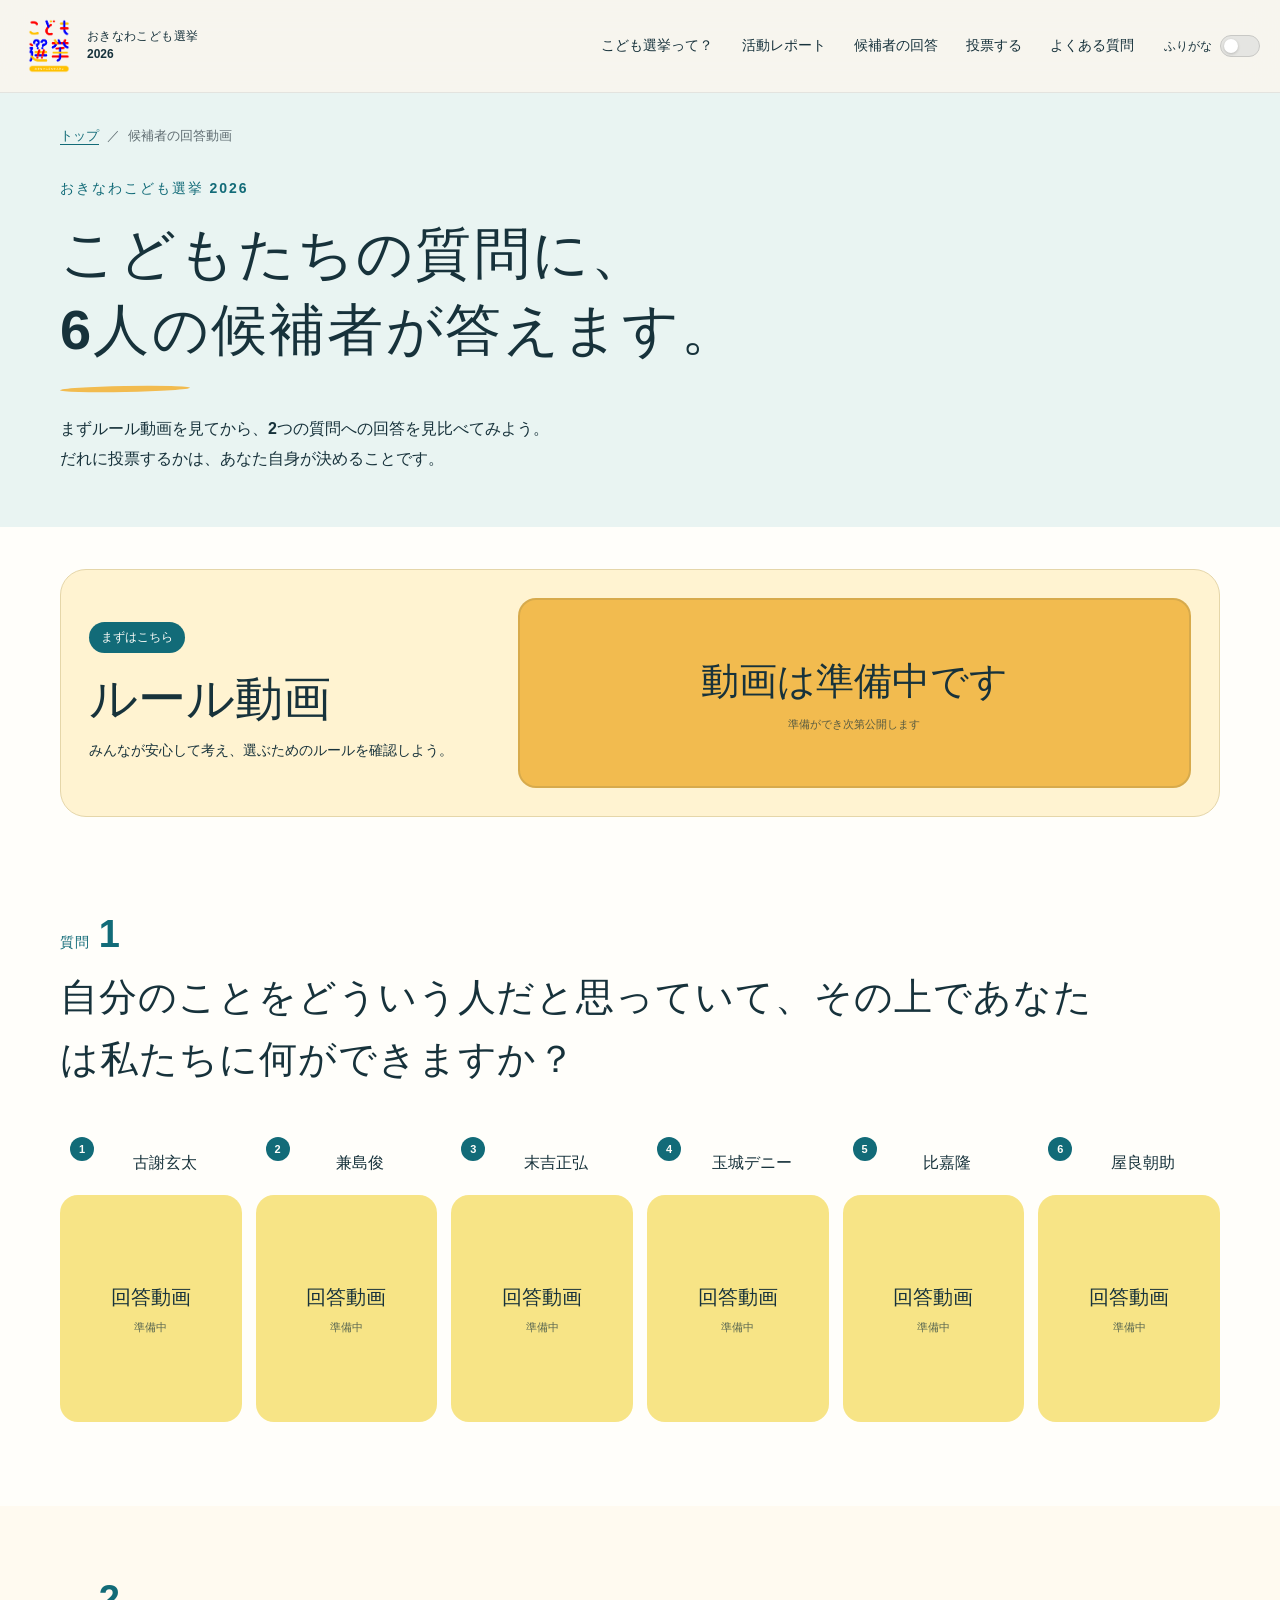
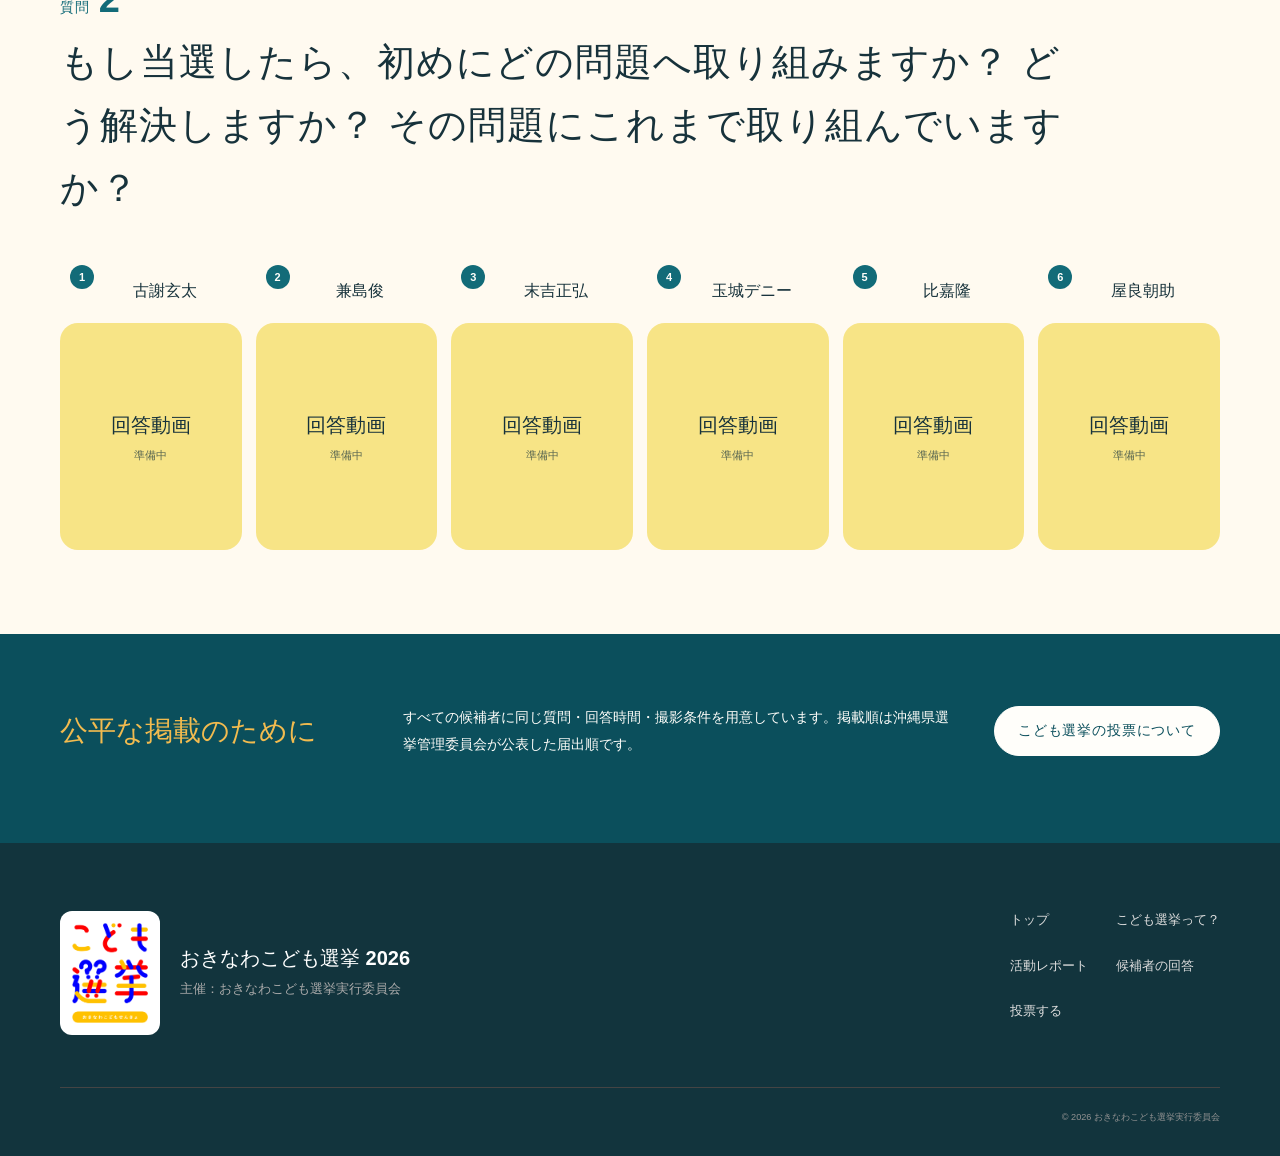
==== candidates/index.html @ c8b1bd79 "Publish candidate answer videos page" ====
<!doctype html>
<html lang="ja">
  <head>
    <meta charset="UTF-8" />
    <meta name="viewport" content="width=device-width, initial-scale=1.0" />
    <meta
      name="description"
      content="こどもたちが考えた2つの質問に対する、2026年沖縄県知事選挙の候補者の回答動画を紹介します。"
    />
    <meta name="theme-color" content="#fafaf7" />
    <meta property="og:title" content="候補者の回答動画 | おきなわこども選挙 2026" />
    <meta
      property="og:description"
      content="こどもたちの質問に、6人の候補者が答えます。"
    />
    <meta
      property="og:image"
      content="https://kodomo-senkyo-okinawa.com/assets/images/okinawa-kodomo-senkyo-logo.png"
    />
    <title>候補者の回答動画 | おきなわこども選挙 2026</title>
    <link
      rel="icon"
      type="image/png"
      href="../assets/images/okinawa-kodomo-senkyo-logo.png?v=20260803-1"
    />
    <link rel="stylesheet" href="../assets/css/styles.css?v=20260829-1" />
  </head>
  <body>
    <a class="skip-link" href="#main"
      ><ruby>本文<rt>ほんぶん</rt></ruby>へ<ruby>移動<rt>いどう</rt></ruby></a
    >
    <header class="site-header">
      <div class="header-inner">
        <a class="brand" href="../" aria-label="おきなわこども選挙 2026 トップへ"
          ><img
            src="../assets/images/okinawa-kodomo-senkyo-logo.png"
            alt="おきなわこども選挙"
          /><span><strong>おきなわこども選挙</strong><small>2026</small></span></a
        >
        <nav class="desktop-nav" aria-label="メインナビゲーション">
          <a href="../#about">こども<ruby>選挙<rt>せんきょ</rt></ruby>って？</a
          ><a href="../#report"><ruby>活動<rt>かつどう</rt></ruby>レポート</a
          ><a href="#main" aria-current="page"
            ><ruby>候補者<rt>こうほしゃ</rt></ruby>の<ruby>回答<rt>かいとう</rt></ruby></a
          ><a href="../#vote"><ruby>投票<rt>とうひょう</rt></ruby>する</a
          ><a href="../#faq">よくある<ruby>質問<rt>しつもん</rt></ruby></a>
        </nav>
        <div class="header-actions">
          <label class="furigana-toggle"
            ><span>ふりがな</span
            ><input type="checkbox" aria-label="ふりがなの表示を切り替える" /><span
              class="toggle-track"
              aria-hidden="true"
              ><span></span></span
          ></label>
          <button
            class="menu-button"
            type="button"
            aria-expanded="false"
            aria-controls="mobile-navigation"
            aria-label="メニューを開く"
          >
            <svg
              xmlns="http://www.w3.org/2000/svg"
              width="28"
              height="28"
              fill="currentColor"
              viewBox="0 0 256 256"
            >
              <path
                d="M224,128a8,8,0,0,1-8,8H40a8,8,0,0,1,0-16H216A8,8,0,0,1,224,128ZM40,72H216a8,8,0,0,0,0-16H40a8,8,0,0,0,0,16ZM216,184H40a8,8,0,0,0,0,16H216a8,8,0,0,0,0-16Z"
              ></path>
            </svg>
          </button>
        </div>
      </div>
      <div id="mobile-navigation" class="mobile-nav">
        <nav aria-label="モバイルナビゲーション">
          <a href="../#about"><span class="mobile-nav-label">こども<ruby>選挙<rt>せんきょ</rt></ruby>って？</span><span>→</span></a>
          <a href="../#report"><span class="mobile-nav-label"><ruby>活動<rt>かつどう</rt></ruby>レポート</span><span>→</span></a>
          <a href="#main"><span class="mobile-nav-label"><ruby>候補者<rt>こうほしゃ</rt></ruby>の<ruby>回答<rt>かいとう</rt></ruby></span><span>→</span></a>
          <a href="../#vote"><span class="mobile-nav-label"><ruby>投票<rt>とうひょう</rt></ruby>する</span><span>→</span></a>
          <a href="../#faq"><span class="mobile-nav-label">よくある<ruby>質問<rt>しつもん</rt></ruby></span><span>→</span></a>
        </nav>
      </div>
    </header>

    <main id="main" class="answers-page">
      <section class="answers-hero">
        <div class="content-width answers-hero__inner">
          <nav class="answers-breadcrumb" aria-label="パンくずリスト">
            <a href="../">トップ</a><span>／</span><span><ruby>候補者<rt>こうほしゃ</rt></ruby>の<ruby>回答動画<rt>かいとうどうが</rt></ruby></span>
          </nav>
          <p class="answers-eyebrow">おきなわこども<ruby>選挙<rt>せんきょ</rt></ruby> 2026</p>
          <h1>
            こどもたちの<ruby>質問<rt>しつもん</rt></ruby>に、<br />6<ruby>人<rt>にん</rt></ruby>の<ruby>候補者<rt>こうほしゃ</rt></ruby>が<ruby>答<rt>こた</rt></ruby>えます。
          </h1>
          <p class="answers-intro">
            まずルール<ruby>動画<rt>どうが</rt></ruby>を<ruby>見<rt>み</rt></ruby>てから、2つの<ruby>質問<rt>しつもん</rt></ruby>への<ruby>回答<rt>かいとう</rt></ruby>を<ruby>見比<rt>みくら</rt></ruby>べてみよう。<br />だれに<ruby>投票<rt>とうひょう</rt></ruby>するかは、あなた<ruby>自身<rt>じしん</rt></ruby>が<ruby>決<rt>き</rt></ruby>めることです。
          </p>
        </div>
      </section>

      <section class="rules-video-section" aria-labelledby="rules-heading">
        <div class="content-width rules-video-card">
          <div>
            <span class="answers-step">まずはこちら</span>
            <h2 id="rules-heading">ルール<ruby>動画<rt>どうが</rt></ruby></h2>
            <p>みんなが<ruby>安心<rt>あんしん</rt></ruby>して<ruby>考<rt>かんが</rt></ruby>え、<ruby>選<rt>えら</rt></ruby>ぶためのルールを<ruby>確認<rt>かくにん</rt></ruby>しよう。</p>
          </div>
          <div class="video-status video-status--rules" role="status">
            <span><ruby>動画<rt>どうが</rt></ruby>は<ruby>準備中<rt>じゅんびちゅう</rt></ruby>です</span>
            <small><ruby>準備<rt>じゅんび</rt></ruby>ができ<ruby>次第公開<rt>しだいこうかい</rt></ruby>します</small>
          </div>
        </div>
      </section>

      <section class="answer-question" aria-labelledby="question-1-heading">
        <div class="content-width">
          <header class="answer-question__header">
            <span class="question-number"><small><ruby>質問<rt>しつもん</rt></ruby></small> 1</span>
            <h2 id="question-1-heading">
              <ruby>自分<rt>じぶん</rt></ruby>のことをどういう<ruby>人<rt>ひと</rt></ruby>だと<ruby>思<rt>おも</rt></ruby>っていて、その<ruby>上<rt>うえ</rt></ruby>であなたは<ruby>私<rt>わたし</rt></ruby>たちに<ruby>何<rt>なに</rt></ruby>ができますか？
            </h2>
          </header>
          <div class="candidate-answer-grid">
            <article class="candidate-answer-card"><span class="candidate-order">1</span><h3><ruby>古謝<rt>こじゃ</rt></ruby> <ruby>玄太<rt>げんた</rt></ruby></h3><div class="video-status"><span><ruby>回答動画<rt>かいとうどうが</rt></ruby></span><small><ruby>準備中<rt>じゅんびちゅう</rt></ruby></small></div></article>
            <article class="candidate-answer-card"><span class="candidate-order">2</span><h3><ruby>兼島<rt>かねしま</rt></ruby> <ruby>俊<rt>しゅん</rt></ruby></h3><div class="video-status"><span><ruby>回答動画<rt>かいとうどうが</rt></ruby></span><small><ruby>準備中<rt>じゅんびちゅう</rt></ruby></small></div></article>
            <article class="candidate-answer-card"><span class="candidate-order">3</span><h3><ruby>末吉<rt>すえよし</rt></ruby> <ruby>正弘<rt>まさひろ</rt></ruby></h3><div class="video-status"><span><ruby>回答動画<rt>かいとうどうが</rt></ruby></span><small><ruby>準備中<rt>じゅんびちゅう</rt></ruby></small></div></article>
            <article class="candidate-answer-card"><span class="candidate-order">4</span><h3><ruby>玉城<rt>たまき</rt></ruby> デニー</h3><div class="video-status"><span><ruby>回答動画<rt>かいとうどうが</rt></ruby></span><small><ruby>準備中<rt>じゅんびちゅう</rt></ruby></small></div></article>
            <article class="candidate-answer-card"><span class="candidate-order">5</span><h3><ruby>比嘉<rt>ひが</rt></ruby> <ruby>隆<rt>たかし</rt></ruby></h3><div class="video-status"><span><ruby>回答動画<rt>かいとうどうが</rt></ruby></span><small><ruby>準備中<rt>じゅんびちゅう</rt></ruby></small></div></article>
            <article class="candidate-answer-card"><span class="candidate-order">6</span><h3><ruby>屋良<rt>やら</rt></ruby> <ruby>朝助<rt>ちょうすけ</rt></ruby></h3><div class="video-status"><span><ruby>回答動画<rt>かいとうどうが</rt></ruby></span><small><ruby>準備中<rt>じゅんびちゅう</rt></ruby></small></div></article>
          </div>
        </div>
      </section>

      <section class="answer-question answer-question--alternate" aria-labelledby="question-2-heading">
        <div class="content-width">
          <header class="answer-question__header">
            <span class="question-number"><small><ruby>質問<rt>しつもん</rt></ruby></small> 2</span>
            <h2 id="question-2-heading">
              もし<ruby>当選<rt>とうせん</rt></ruby>したら、<ruby>初<rt>はじ</rt></ruby>めにどの<ruby>問題<rt>もんだい</rt></ruby>へ<ruby>取<rt>と</rt></ruby>り<ruby>組<rt>く</rt></ruby>みますか？ どう<ruby>解決<rt>かいけつ</rt></ruby>しますか？ その<ruby>問題<rt>もんだい</rt></ruby>にこれまで<ruby>取<rt>と</rt></ruby>り<ruby>組<rt>く</rt></ruby>んでいますか？
            </h2>
          </header>
          <div class="candidate-answer-grid">
            <article class="candidate-answer-card"><span class="candidate-order">1</span><h3><ruby>古謝<rt>こじゃ</rt></ruby> <ruby>玄太<rt>げんた</rt></ruby></h3><div class="video-status"><span><ruby>回答動画<rt>かいとうどうが</rt></ruby></span><small><ruby>準備中<rt>じゅんびちゅう</rt></ruby></small></div></article>
            <article class="candidate-answer-card"><span class="candidate-order">2</span><h3><ruby>兼島<rt>かねしま</rt></ruby> <ruby>俊<rt>しゅん</rt></ruby></h3><div class="video-status"><span><ruby>回答動画<rt>かいとうどうが</rt></ruby></span><small><ruby>準備中<rt>じゅんびちゅう</rt></ruby></small></div></article>
            <article class="candidate-answer-card"><span class="candidate-order">3</span><h3><ruby>末吉<rt>すえよし</rt></ruby> <ruby>正弘<rt>まさひろ</rt></ruby></h3><div class="video-status"><span><ruby>回答動画<rt>かいとうどうが</rt></ruby></span><small><ruby>準備中<rt>じゅんびちゅう</rt></ruby></small></div></article>
            <article class="candidate-answer-card"><span class="candidate-order">4</span><h3><ruby>玉城<rt>たまき</rt></ruby> デニー</h3><div class="video-status"><span><ruby>回答動画<rt>かいとうどうが</rt></ruby></span><small><ruby>準備中<rt>じゅんびちゅう</rt></ruby></small></div></article>
            <article class="candidate-answer-card"><span class="candidate-order">5</span><h3><ruby>比嘉<rt>ひが</rt></ruby> <ruby>隆<rt>たかし</rt></ruby></h3><div class="video-status"><span><ruby>回答動画<rt>かいとうどうが</rt></ruby></span><small><ruby>準備中<rt>じゅんびちゅう</rt></ruby></small></div></article>
            <article class="candidate-answer-card"><span class="candidate-order">6</span><h3><ruby>屋良<rt>やら</rt></ruby> <ruby>朝助<rt>ちょうすけ</rt></ruby></h3><div class="video-status"><span><ruby>回答動画<rt>かいとうどうが</rt></ruby></span><small><ruby>準備中<rt>じゅんびちゅう</rt></ruby></small></div></article>
          </div>
        </div>
      </section>

      <aside class="answers-policy" aria-label="掲載方針">
        <div class="content-width answers-policy__inner">
          <h2><ruby>公平<rt>こうへい</rt></ruby>な<ruby>掲載<rt>けいさい</rt></ruby>のために</h2>
          <p>
            すべての<ruby>候補者<rt>こうほしゃ</rt></ruby>に<ruby>同<rt>おな</rt></ruby>じ<ruby>質問<rt>しつもん</rt></ruby>・<ruby>回答時間<rt>かいとうじかん</rt></ruby>・<ruby>撮影条件<rt>さつえいじょうけん</rt></ruby>を<ruby>用意<rt>ようい</rt></ruby>しています。<ruby>掲載順<rt>けいさいじゅん</rt></ruby>は<ruby>沖縄県選挙管理委員会<rt>おきなわけんせんきょかんりいいんかい</rt></ruby>が<ruby>公表<rt>こうひょう</rt></ruby>した<ruby>届出順<rt>とどけでじゅん</rt></ruby>です。
          </p>
          <a class="button button--outline" href="../#vote">こども<ruby>選挙<rt>せんきょ</rt></ruby>の<ruby>投票<rt>とうひょう</rt></ruby>について</a>
        </div>
      </aside>
    </main>

    <footer class="site-footer">
      <div class="content-width footer-grid">
        <div class="footer-brand">
          <img src="../assets/images/okinawa-kodomo-senkyo-logo.png" alt="おきなわこども選挙" />
          <div>
            <strong>おきなわこども<ruby>選挙<rt>せんきょ</rt></ruby> 2026</strong>
            <p><ruby>主催<rt>しゅさい</rt></ruby>：おきなわこども<ruby>選挙実行委員会<rt>せんきょじっこういいんかい</rt></ruby></p>
          </div>
        </div>
        <nav aria-label="フッターナビゲーション">
          <a href="../">トップ</a><a href="../#about">こども<ruby>選挙<rt>せんきょ</rt></ruby>って？</a><a href="../#report"><ruby>活動<rt>かつどう</rt></ruby>レポート</a><a href="#main"><ruby>候補者<rt>こうほしゃ</rt></ruby>の<ruby>回答<rt>かいとう</rt></ruby></a><a href="../#vote"><ruby>投票<rt>とうひょう</rt></ruby>する</a>
        </nav>
      </div>
      <div class="content-width footer-meta"><small>© 2026 おきなわこども<ruby>選挙実行委員会<rt>せんきょじっこういいんかい</rt></ruby></small></div>
    </footer>
    <script src="../assets/js/app.js?v=20260803-1" defer></script>
  </body>
</html>
---- assets/css/styles.css ----
:root {
  --blue: #126b78;
  --blue-dark: #0b4f5c;
  --yellow: #f2bb4f;
  --red: #c94a3f;
  --ink: #17323b;
  --muted: #5e6b70;
  --paper: #f7f5ef;
  --line: #d8e0dd;
  --white: #fffefa;
  --sky-soft: #e9f4f2;
  --sand-soft: #fbf1da;
  --sun-soft: #fff3d1;
  --coral-soft: #fbe8df;
  --surface: #fffefa;
  --shadow-soft: 0 18px 46px rgba(18, 72, 80, 0.09);
  --radius: 28px;
  font-family:
    "Zen Maru Gothic", "Hiragino Maru Gothic ProN", "Yu Gothic", sans-serif;
  color: var(--ink);
  background: var(--paper);
  font-synthesis: none;
}

* {
  box-sizing: border-box;
}
html {
  scroll-behavior: smooth;
  scroll-padding-top: 96px;
}
body {
  margin: 0;
  min-height: 100vh;
  background: var(--paper);
  -webkit-font-smoothing: antialiased;
}
body:not(.furigana-on) rt {
  display: none;
}
ruby {
  ruby-position: over;
  ruby-align: center;
}
body.furigana-on rt {
  display: ruby-text;
  font-size: 0.5em;
  line-height: 1;
  letter-spacing: 0;
  color: var(--blue);
  font-weight: 700;
}
button,
input {
  font: inherit;
}
img {
  display: block;
  max-width: 100%;
}
a {
  color: inherit;
}
p {
  line-height: 1.9;
}
.content-width {
  width: min(1160px, calc(100% - 48px));
  margin-inline: auto;
}
.skip-link {
  position: fixed;
  top: 8px;
  left: 8px;
  z-index: 999;
  transform: translateY(-160%);
  padding: 10px 16px;
  border-radius: 999px;
  background: var(--ink);
  color: #fff;
}
.skip-link:focus {
  transform: translateY(0);
}

.site-header {
  position: sticky;
  top: 0;
  z-index: 50;
  background: rgba(247, 245, 239, 0.94);
  backdrop-filter: blur(18px);
  border-bottom: 1px solid rgba(23, 50, 59, 0.09);
}
.header-inner {
  width: min(1320px, calc(100% - 40px));
  height: 92px;
  margin-inline: auto;
  display: flex;
  align-items: center;
  gap: 30px;
}
.brand {
  flex: 0 0 auto;
  display: flex;
  align-items: center;
  gap: 9px;
  text-decoration: none;
}
.brand img {
  width: 58px;
  height: 64px;
  object-fit: contain;
}
.brand span {
  display: grid;
  line-height: 1.15;
}
.brand strong {
  font-size: 12px;
  font-weight: 900;
  letter-spacing: 0.03em;
}
.brand small {
  font-size: 12px;
  font-weight: 800;
  margin-top: 4px;
}
.desktop-nav {
  margin-left: auto;
  display: flex;
  align-items: center;
  gap: clamp(18px, 2.2vw, 34px);
}
.desktop-nav a {
  font-size: 14px;
  font-weight: 700;
  text-decoration: none;
  white-space: nowrap;
  position: relative;
}
.desktop-nav a::after {
  content: "";
  position: absolute;
  left: 0;
  bottom: -8px;
  width: 100%;
  height: 2px;
  background: var(--blue);
  transform: scaleX(0);
  transform-origin: right;
  transition: transform 0.2s ease;
}
.desktop-nav a:hover::after,
.desktop-nav a:focus-visible::after {
  transform: scaleX(1);
  transform-origin: left;
}
.header-actions {
  display: flex;
  align-items: center;
  gap: 14px;
}
.furigana-toggle {
  display: flex;
  align-items: center;
  gap: 8px;
  font-size: 12px;
  font-weight: 700;
  white-space: nowrap;
  cursor: pointer;
}
.furigana-toggle input {
  position: absolute;
  opacity: 0;
  pointer-events: none;
}
.toggle-track {
  position: relative;
  width: 40px;
  height: 22px;
  border-radius: 999px;
  border: 1px solid #c8c8c5;
  background: #e5e5e2;
  transition: 0.2s ease;
}
.toggle-track span {
  position: absolute;
  top: 3px;
  left: 3px;
  width: 14px;
  height: 14px;
  border-radius: 50%;
  background: #fff;
  box-shadow: 0 1px 3px rgba(0, 0, 0, 0.2);
  transition: 0.2s ease;
}
.furigana-toggle input:checked + .toggle-track {
  background: var(--blue);
  border-color: var(--blue);
}
.furigana-toggle input:checked + .toggle-track span {
  transform: translateX(18px);
}
.furigana-toggle input:focus-visible + .toggle-track {
  outline: 3px solid rgba(18, 107, 120, 0.26);
  outline-offset: 3px;
}
.menu-button {
  display: none;
  border: 0;
  background: none;
  color: var(--ink);
  padding: 8px;
  border-radius: 50%;
  cursor: pointer;
}
.menu-button[aria-expanded="true"] svg {
  display: none;
}
.menu-button[aria-expanded="true"]::before {
  content: "×";
  font-size: 32px;
  line-height: 1;
}
.mobile-nav {
  display: none;
}

.hero {
  overflow: hidden;
  padding: 24px 0 0;
  background: linear-gradient(125deg, #fffaf0 0%, #f7f5ef 48%, #e9f4f2 100%);
}
.hero-inner {
  width: min(1240px, calc(100% - 56px));
  margin-inline: auto;
  display: grid;
  grid-template-columns: minmax(0, 1.02fr) minmax(430px, 0.98fr);
  gap: 28px;
  align-items: start;
  min-height: 580px;
}
.hero-copy {
  padding-left: 20px;
  position: relative;
  z-index: 2;
}
.hero-kicker {
  margin: 0 0 24px;
  font-size: 14px;
  font-weight: 800;
  letter-spacing: 0.12em;
}
.hero-kicker span {
  display: inline-block;
  padding: 5px 11px;
  margin-right: 8px;
  color: var(--blue);
  border: 1px solid var(--blue);
  border-radius: 999px;
}
.hero h1 {
  margin: 0;
  font-size: clamp(46px, 4.1vw, 58px);
  line-height: 1.32;
  letter-spacing: 0.02em;
  font-weight: 900;
}
.hero-title-line {
  display: block;
  width: max-content;
  max-width: 100%;
  white-space: nowrap;
}
.hero h1 em {
  font-style: normal;
  position: relative;
}
.hero h1 em::after {
  content: "";
  position: absolute;
  left: 4%;
  right: 0;
  bottom: 0.02em;
  height: 0.08em;
  background: var(--yellow);
  border-radius: 100%;
  transform: rotate(-1deg);
  z-index: -1;
}
.hero h1 br:nth-of-type(2) + * {
  color: inherit;
}
.hero-lead {
  margin: 24px 0 20px;
  font-size: clamp(16px, 1.65vw, 22px);
  font-weight: 700;
  letter-spacing: 0.08em;
  line-height: 1.85;
}
.election-date {
  margin-top: 22px;
}
.election-date > span {
  font-size: 15px;
  font-weight: 700;
  letter-spacing: 0.12em;
}
.election-date p {
  display: flex;
  align-items: baseline;
  gap: 7px;
  margin: 0;
  line-height: 1;
}
.election-date b {
  font-size: clamp(62px, 7.2vw, 96px);
  line-height: 1;
  font-weight: 900;
}
.election-date small {
  font-size: 24px;
  font-weight: 800;
}
.election-date-time {
  display: block;
  width: max-content;
  max-width: 100%;
  margin-top: 10px;
  color: var(--red);
  font-size: 18px;
  font-weight: 900;
  letter-spacing: 0.06em;
}
.election-date-context {
  display: block;
  width: max-content;
  max-width: 100%;
  margin-top: 9px;
  padding: 6px 10px;
  border-radius: 999px;
  color: var(--blue);
  background: var(--sky-soft);
  font-size: 12px;
  font-weight: 800;
  letter-spacing: 0.04em;
}
.date-red {
  color: var(--red);
}
.venue-info {
  width: min(550px, 100%);
  display: flex;
  align-items: flex-start;
  gap: 13px;
  margin-top: 12px;
  padding: 11px 14px;
  border: 1px solid rgba(18, 107, 120, 0.14);
  border-radius: 18px;
  background: rgba(255, 254, 250, 0.88);
  box-shadow: 0 10px 26px rgba(18, 72, 80, 0.08);
}
.venue-info__icon {
  flex: 0 0 auto;
  display: grid;
  place-items: center;
  width: 38px;
  height: 38px;
  border-radius: 50%;
  color: var(--ink);
  background: var(--yellow);
}
.venue-info__icon svg {
  width: 20px;
  height: 20px;
}
.venue-info__body {
  flex: 1;
  min-width: 0;
  display: grid;
  grid-template-columns: minmax(0, 1fr) auto;
  column-gap: 16px;
  align-items: center;
}
.venue-info__label {
  display: block;
  grid-column: 1;
  color: var(--blue);
  font-size: 12px;
  font-weight: 900;
  letter-spacing: 0.08em;
}
.venue-info p {
  grid-column: 1;
  margin: 2px 0 3px;
  font-size: 15px;
  font-weight: 800;
  line-height: 1.55;
}
.venue-info__unit {
  white-space: nowrap;
}
.venue-info a {
  display: inline-flex;
  grid-column: 2;
  grid-row: 1 / span 2;
  align-items: center;
  gap: 5px;
  color: var(--blue);
  font-size: 13px;
  font-weight: 800;
  text-underline-offset: 3px;
}
.venue-info a:hover {
  color: var(--blue-dark);
}
.venue-info a svg {
  width: 14px;
  height: 14px;
}
.button {
  min-height: 58px;
  display: inline-flex;
  align-items: center;
  justify-content: center;
  gap: 0;
  padding: 14px 28px;
  border-radius: 999px;
  font-weight: 800;
  letter-spacing: 0.06em;
  text-decoration: none;
  transition:
    transform 0.2s ease,
    box-shadow 0.2s ease,
    background 0.2s ease;
}
.button > svg {
  flex: 0 0 auto;
  margin-left: 22px;
}
.button:hover {
  transform: translateY(-2px);
}
.button:focus-visible,
.text-link:focus-visible,
a:focus-visible,
button:focus-visible {
  outline: 3px solid rgba(18, 107, 120, 0.34);
  outline-offset: 4px;
}
.button--primary {
  min-width: 330px;
  color: #fff;
  background: var(--blue);
  box-shadow: 0 12px 28px rgba(18, 107, 120, 0.2);
}
.button--primary:hover {
  background: var(--blue-dark);
  box-shadow: 0 15px 34px rgba(11, 79, 92, 0.24);
}
.button--outline {
  min-height: 50px;
  padding: 10px 23px;
  color: var(--blue);
  border: 1.5px solid var(--blue);
  background: #fff;
  font-size: 14px;
}
.button--media {
  min-height: 64px;
  padding: 14px 17px 14px 29px;
  color: #fff;
  border: 2px solid var(--blue);
  background: var(--blue);
  box-shadow: 0 12px 26px rgba(18, 107, 120, 0.24);
  font-size: 16px;
}
.button--media > svg {
  width: 38px;
  height: 38px;
  margin-left: 21px;
  padding: 9px;
  border-radius: 50%;
  color: var(--ink);
  background: var(--yellow);
  transition: transform 0.2s ease;
}
.button--media:hover {
  border-color: var(--blue-dark);
  background: var(--blue-dark);
  box-shadow: 0 16px 32px rgba(11, 79, 92, 0.3);
}
.button--media:hover > svg {
  transform: translateX(3px);
}
.text-link {
  display: inline-flex;
  align-items: center;
  gap: 0;
  padding: 5px 3px;
  color: var(--blue);
  border-bottom: 1.5px solid var(--blue);
  font-weight: 700;
  text-decoration: none;
}
.text-link > svg {
  flex: 0 0 auto;
  margin-left: 18px;
}

.hero-visual {
  position: relative;
  height: 580px;
}
.photo {
  position: absolute;
  overflow: hidden;
  margin: 0;
  background: #ddd;
  box-shadow: 0 16px 40px rgba(0, 0, 0, 0.08);
  text-decoration: none;
}
.photo img {
  width: 100%;
  height: 100%;
  object-fit: cover;
}
.photo--workshop {
  top: 0;
  left: 25px;
  width: 355px;
  height: 240px;
  border-radius: 42% 42% 44% 44% / 35% 35% 55% 55%;
}
.photo--workshop img {
  object-position: center 52%;
}
.photo-label {
  position: absolute;
  top: 14px;
  left: 50%;
  display: inline-flex;
  align-items: center;
  gap: 0;
  padding: 7px 10px;
  border-radius: 999px;
  background: rgba(255, 255, 255, 0.92);
  color: var(--blue);
  font-size: 12px;
  font-weight: 800;
  white-space: nowrap;
  transform: translateX(-50%);
}
.photo--okinawa {
  top: 190px;
  left: 0;
  width: 430px;
  height: 330px;
  border-radius: 50%;
  border: 8px solid var(--paper);
}
.photo--okinawa img {
  object-position: center 45%;
}
.photo--okinawa::after {
  content: "";
  position: absolute;
  inset: 0;
  background: linear-gradient(to top, rgba(0, 0, 0, 0.34), transparent 45%);
}
.photo--okinawa figcaption {
  position: absolute;
  z-index: 1;
  left: 50%;
  bottom: 42px;
  padding: 8px 12px;
  color: #fff;
  background: rgba(23, 23, 23, 0.62);
  font-weight: 700;
  line-height: 1.55;
  text-align: center;
  white-space: nowrap;
  transform: translateX(-50%) rotate(-2deg);
}
.photo--ballot {
  right: 0;
  bottom: 5px;
  width: 230px;
  height: 230px;
  border: 8px solid var(--paper);
  border-radius: 50%;
}
.photo--ballot img {
  object-position: center 48%;
}
.mark {
  position: absolute;
  z-index: 4;
}
.mark--red {
  top: 82px;
  right: -4px;
  color: var(--red);
  transform: rotate(12deg);
}
.mark--arrow {
  right: 58px;
  bottom: 218px;
  color: var(--blue);
  transform: rotate(-28deg);
}

.learning-section {
  padding: 96px 0;
  background: var(--sand-soft);
}
.learning-grid {
  display: grid;
  grid-template-columns: 0.78fr 1.22fr;
  gap: 82px;
  align-items: center;
}
.learning-visual-wrap {
  min-width: 0;
}
.learning-visual {
  position: relative;
  min-height: 500px;
  display: flex;
  align-items: center;
  justify-content: center;
  flex-direction: column;
  padding: 58px 34px 44px;
  border-radius: 38% 38% 46% 46% / 32% 32% 50% 50%;
  color: var(--yellow);
  background: var(--blue);
  text-align: center;
  transform: rotate(-1deg);
  box-shadow: 0 22px 50px rgba(18, 72, 80, 0.16);
}
.learning-badge {
  position: absolute;
  top: 30px;
  right: -18px;
  padding: 9px 17px;
  border-radius: 999px;
  color: var(--ink);
  background: var(--yellow);
  font-size: 13px;
  font-weight: 900;
  transform: rotate(5deg);
}
.original-book {
  position: relative;
  width: 245px;
  height: 342px;
  filter: drop-shadow(15px 18px 12px rgba(0, 0, 0, 0.22));
  transform: rotate(-4deg);
}
.original-book::before,
.original-book::after {
  content: "";
  position: absolute;
  border-radius: 5px 16px 16px 5px;
  background: #fff;
}
.original-book::before {
  inset: 8px -8px -8px 8px;
}
.original-book::after {
  inset: 4px -4px -4px 4px;
  border: 1px solid #d8d8d0;
}
.original-book-cover {
  position: absolute;
  z-index: 1;
  inset: 0;
  overflow: hidden;
  display: flex;
  align-items: center;
  flex-direction: column;
  padding: 28px 20px 18px 26px;
  border: 4px solid var(--ink);
  border-radius: 5px 16px 16px 5px;
  color: var(--ink);
  background: #fff4c8;
  text-align: center;
}
.original-book-cover::before {
  content: "";
  position: absolute;
  inset: 0 auto 0 0;
  width: 10px;
  background: var(--red);
}
.original-book-kicker {
  padding: 5px 9px;
  border: 1.5px solid var(--blue);
  border-radius: 999px;
  color: var(--blue);
  background: #fff;
  font-size: 9px;
  font-weight: 900;
  letter-spacing: 0.06em;
}
.original-book-cover strong {
  margin-top: 13px;
  font-size: 34px;
  line-height: 1.07;
  letter-spacing: 0.08em;
}
.original-book-cover strong em {
  color: var(--red);
  font-size: 1.1em;
  font-style: normal;
}
.original-book-candidates {
  display: grid;
  grid-template-columns: repeat(4, 1fr);
  gap: 7px;
  width: 100%;
  margin-top: 18px;
}
.original-book-candidates span {
  position: relative;
  height: 68px;
  border: 3px solid var(--ink);
  background: #fff;
}
.original-book-candidates span::before,
.original-book-candidates span::after {
  content: "";
  position: absolute;
  left: 50%;
  transform: translateX(-50%);
}
.original-book-candidates span::before {
  top: 9px;
  width: 25px;
  height: 25px;
  border-radius: 50%;
  background: currentColor;
}
.original-book-candidates span::after {
  bottom: 7px;
  width: 31px;
  height: 18px;
  border-radius: 18px 18px 5px 5px;
  background: currentColor;
}
.original-book-candidates span:nth-child(1) {
  color: var(--blue);
  transform: rotate(-2deg);
}
.original-book-candidates span:nth-child(2) {
  color: #e59000;
  transform: translateY(-5px) rotate(2deg);
}
.original-book-candidates span:nth-child(3) {
  color: var(--red);
  transform: rotate(-1deg);
}
.original-book-candidates span:nth-child(4) {
  color: #14845c;
  transform: translateY(-3px) rotate(3deg);
}
.original-book-ballot {
  position: relative;
  width: 72px;
  height: 42px;
  margin-top: 15px;
  border: 3px solid var(--ink);
  border-radius: 4px;
  background: #fff;
}
.original-book-ballot::before {
  content: "";
  position: absolute;
  top: -9px;
  left: 13px;
  width: 40px;
  border-top: 4px solid var(--ink);
}
.original-book-ballot span {
  position: absolute;
  top: -25px;
  left: 24px;
  color: var(--red);
  font-size: 32px;
  font-weight: 900;
  transform: rotate(-9deg);
}
.original-book-cover small {
  margin-top: auto;
  font-size: 10px;
  font-weight: 900;
  letter-spacing: 0.03em;
}
.learning-copy > p {
  font-weight: 500;
}
.learning-lead {
  margin: 30px 0 0;
}
.learning-book-meta {
  margin: 7px 0 22px;
  color: var(--muted);
  font-size: 11px;
  line-height: 1.7;
}
.learning-steps {
  display: grid;
  grid-template-columns: repeat(3, 1fr);
  gap: 10px;
  margin: 30px 0 28px;
  padding: 0;
  list-style: none;
}
.learning-steps li {
  min-width: 0;
  padding: 18px 14px;
  border: 1px solid rgba(18, 107, 120, 0.18);
  border-radius: 16px;
  background: #fff;
}
.learning-steps li > span {
  width: 25px;
  height: 25px;
  display: inline-grid;
  place-items: center;
  margin-right: 7px;
  border-radius: 50%;
  color: #fff;
  background: var(--blue);
  font-size: 12px;
  font-weight: 900;
}
.learning-steps strong {
  font-size: 17px;
}
.learning-steps small {
  display: block;
  margin-top: 9px;
  color: var(--muted);
  font-size: 11px;
  font-weight: 700;
  line-height: 1.65;
}
.learning-question {
  position: relative;
  margin: 34px 0 38px;
  padding: 0 0 18px 50px;
  border: 0;
  background: transparent;
}
.learning-question::before {
  content: "“";
  position: absolute;
  top: -20px;
  left: 0;
  color: var(--yellow);
  font-family: Georgia, "Times New Roman", serif;
  font-size: 82px;
  font-weight: 900;
  line-height: 1;
  transform: rotate(-7deg);
}
.learning-question span {
  display: inline-block;
  padding: 5px 12px 4px;
  border-radius: 999px;
  color: var(--ink);
  background: var(--yellow);
  font-size: 11px;
  font-weight: 900;
  letter-spacing: 0.08em;
  transform: rotate(-1deg);
}
.learning-question p {
  position: relative;
  margin: 12px 0 0;
  font-size: 18px;
  font-weight: 800;
  line-height: 1.7;
}
.learning-question p::after {
  content: "";
  position: absolute;
  left: 0;
  bottom: -14px;
  width: min(310px, 82%);
  height: 6px;
  border-radius: 50%;
  background: var(--blue);
  transform: rotate(-1deg) skewX(-18deg);
  opacity: 0.88;
}
.learning-links {
  display: flex;
  flex-wrap: wrap;
  gap: 18px 28px;
}
.learning-links .text-link {
  font-size: 13px;
}

.progress-section {
  padding: 40px 0 76px;
  background: #eef6f2;
}
.progress-card {
  width: min(1080px, calc(100% - 48px));
  padding: 30px 34px 28px;
  border: 1px solid #cfe0da;
  border-radius: 24px;
  background: rgba(255, 254, 250, 0.9);
  box-shadow: var(--shadow-soft);
}
.progress-heading {
  display: flex;
  justify-content: center;
  align-items: center;
  gap: 18px;
}
.progress-heading h2 {
  margin: 0;
  font-size: 25px;
  letter-spacing: 0.14em;
}
.progress-heading span {
  color: var(--red);
  font-size: 28px;
  font-weight: 900;
  transform: rotate(60deg);
}
.progress-list {
  position: relative;
  display: grid;
  grid-template-columns: repeat(5, 1fr);
  gap: 8px;
  margin: 24px 0 0;
  padding: 0;
  list-style: none;
}
.progress-list::before {
  content: "";
  position: absolute;
  z-index: 0;
  top: 58px;
  left: 10%;
  right: 10%;
  border-top: 2px dashed #aebcb8;
}
.progress-list::after {
  content: "";
  position: absolute;
  z-index: 0;
  top: 58px;
  left: 10%;
  width: 20%;
  border-top: 3px solid var(--blue);
}
.progress-item {
  position: relative;
  z-index: 1;
  display: flex;
  align-items: center;
  flex-direction: column;
  text-align: center;
}
.step-date {
  min-height: 24px;
  font-size: 13px;
  font-weight: 700;
  color: var(--muted);
}
.step-icon {
  display: grid;
  place-items: center;
  width: 56px;
  height: 56px;
  border-radius: 50%;
  color: #68777b;
  background: var(--paper);
  border: 2px solid #aebcb8;
}
.progress-item strong {
  margin-top: 11px;
  font-size: 14px;
}
.progress-item small {
  margin-top: 3px;
  color: var(--muted);
  font-weight: 700;
}
.progress-item--done .step-icon {
  color: #fff;
  background: var(--blue);
  border-color: var(--blue);
}
.progress-item--done .step-date,
.progress-item--current .step-date,
.progress-item--current small {
  color: var(--blue);
}
.progress-item--current .step-icon {
  color: var(--blue);
  background: #fff;
  border-color: var(--blue);
  box-shadow: 0 0 0 7px rgba(18, 107, 120, 0.1);
}

.section-title h2 {
  margin: 0;
  font-size: clamp(34px, 4.3vw, 56px);
  line-height: 1.45;
  letter-spacing: 0.045em;
  font-weight: 900;
  word-break: auto-phrase;
}
.steps-heading h2 {
  line-break: strict;
}
.section-title h2::after {
  content: "";
  display: block;
  width: 104px;
  height: 4px;
  margin-top: 10px;
  border-radius: 50%;
  background: var(--blue);
  transform: rotate(-1deg);
}
.section-title--center {
  text-align: center;
}
.section-title--center h2::after {
  margin-inline: auto;
}

.about-section {
  padding: 88px 0 56px;
  background: #eef6f2;
}
.about-intro {
  display: grid;
  grid-template-columns: 0.9fr 1.1fr;
  gap: 80px;
  align-items: start;
}
.about-steps {
  margin-top: 72px;
  padding-top: 64px;
  border-top: 1px solid var(--line);
  scroll-margin-top: 110px;
}
.steps-heading {
  margin-bottom: 44px;
}
.about-copy {
  font-size: 18px;
  font-weight: 500;
}
.about-copy p:first-child {
  margin-top: 0;
}
.about-facts {
  margin-top: 30px;
  padding-top: 26px;
  border-top: 1px solid var(--line);
}
.about-facts .about-national-note {
  margin: 0 0 20px;
  color: var(--blue);
  font-weight: 800;
}
.about-facts .about-awards-title {
  margin: 0 0 12px;
  font-weight: 800;
}
.about-awards-list {
  margin: 0 0 20px;
  padding-left: 1.4em;
  font-size: 13px;
  line-height: 1.8;
}
.about-awards-list li + li {
  margin-top: 4px;
}
.three-steps {
  display: grid;
  grid-template-columns: 1fr auto 1fr auto 1fr;
  gap: 25px;
  align-items: center;
}
.three-steps article {
  text-align: center;
  position: relative;
}
.number {
  position: absolute;
  left: calc(50% - 62px);
  top: 0;
  width: 28px;
  height: 28px;
  display: grid;
  place-items: center;
  border-radius: 50%;
  color: #fff;
  font-size: 13px;
  font-weight: 900;
}
.number--blue {
  background: var(--blue);
}
.number--yellow {
  background: var(--yellow);
  color: var(--ink);
}
.number--red {
  background: var(--red);
}
.step-art {
  width: 100px;
  height: 100px;
  margin: 0 auto 10px;
  display: grid;
  place-items: center;
  border-radius: 50%;
  border: 1px solid #d5e4de;
  background: var(--surface);
}
.step-art--blue {
  color: var(--blue);
}
.step-art--yellow {
  color: #b47705;
}
.step-art--red {
  color: var(--red);
}
.three-steps h3 {
  margin: 0;
  font-size: 25px;
  letter-spacing: 0.12em;
}
.three-steps p {
  margin: 12px auto 0;
  max-width: 260px;
  color: var(--muted);
  font-size: 14px;
  line-height: 1.8;
}
.step-arrow {
  color: var(--blue);
}

.report-section {
  padding: 96px 0 88px;
  overflow: hidden;
  background: var(--surface);
}
.report-grid {
  display: grid;
  grid-template-columns: 0.78fr 1.22fr;
  gap: 66px;
  align-items: center;
}
.report-copy > p {
  font-weight: 500;
}
.report-copy .button {
  margin-top: 18px;
}
.report-gallery {
  display: grid;
  grid-template-columns: 1.28fr 0.72fr;
  gap: 14px;
  align-items: stretch;
}
.report-photo {
  margin: 0;
  position: relative;
  min-width: 0;
}
.report-photo img {
  width: 100%;
  height: 100%;
  object-fit: cover;
}
.report-photo--discussion img {
  aspect-ratio: 4/3;
  border-radius: 28px 28px 28px 70px;
  object-position: center 50%;
}
.report-photo--closeup img {
  aspect-ratio: 3/4;
  border-radius: 28px 70px 28px 28px;
  object-position: center 42%;
}
.report-photo--presentation {
  grid-column: 1 / -1;
}
.report-photo--presentation img {
  aspect-ratio: 3.25 / 1;
  border-radius: 28px 28px 70px 28px;
  object-position: center 48%;
}
.report-photo figcaption {
  position: absolute;
  right: 10px;
  bottom: 10px;
  max-width: calc(100% - 20px);
  padding: 7px 10px;
  border-radius: 999px;
  color: #fff;
  background: rgba(23, 50, 59, 0.76);
  font-size: 10px;
  font-weight: 700;
  text-align: center;
}
.workshop-voices {
  margin-top: 70px;
  padding-top: 55px;
  border-top: 1px solid var(--line);
}
.workshop-voices-heading {
  display: grid;
  grid-template-columns: 0.85fr 1.15fr;
  gap: 40px;
  align-items: end;
}
.workshop-voices-heading h3 {
  margin: 0;
  font-size: clamp(28px, 3.2vw, 42px);
  line-height: 1.45;
}
.workshop-voices-heading > p:last-child {
  margin: 0;
  color: var(--muted);
  font-weight: 500;
}
.questions {
  display: grid;
  grid-template-columns: repeat(2, 1fr);
  gap: 22px;
  margin-top: 32px;
  position: relative;
  z-index: 3;
}
.sticky {
  margin: 0;
  min-height: 188px;
  display: block;
  align-content: center;
  padding: 24px;
  font-size: clamp(14px, 1.35vw, 17px);
  line-height: 1.7;
  font-weight: 700;
  text-align: left;
  box-shadow: 0 13px 23px rgba(23, 50, 59, 0.11);
}
.sticky > span {
  display: block;
  margin-bottom: 10px;
  color: var(--blue);
  font-size: 11px;
  font-weight: 900;
  letter-spacing: 0.08em;
}
.sticky--yellow {
  background: #ffefb9;
  transform: rotate(-3deg);
}
.sticky--blue {
  background: #d5efec;
  transform: rotate(1.5deg);
}
.sticky--pink {
  background: #f8d9d0;
  transform: rotate(-1.5deg);
}
.sticky--green {
  background: #ddefdf;
  transform: rotate(1deg);
}

.candidates-section {
  padding: 0 0 72px;
  background: var(--surface);
}
.coming-soon-card {
  display: grid;
  grid-template-columns: 0.82fr 1.18fr;
  gap: 50px;
  align-items: stretch;
  padding: 30px;
  border: 1px solid #d2e2de;
  border-radius: 24px;
  background: #f0f7f4;
  box-shadow: var(--shadow-soft);
}
.coming-copy {
  padding: 20px 12px 18px 18px;
}
.coming-copy h2 {
  margin: 0;
  font-size: clamp(32px, 3.7vw, 48px);
  text-decoration-line: underline;
  text-decoration-color: var(--yellow);
  text-decoration-thickness: 5px;
  text-underline-offset: 9px;
}
.coming-lead {
  margin: 30px 0 8px;
  font-size: 21px;
  font-weight: 700;
  line-height: 1.75;
}
.coming-copy > p:last-of-type {
  color: var(--muted);
  font-size: 14px;
}
.status-chip {
  display: inline-block;
  margin-top: 8px;
  padding: 8px 13px;
  border-radius: 999px;
  color: var(--blue);
  background: #dcefeb;
  font-size: 12px;
  font-weight: 700;
}
.video-placeholder {
  min-height: 310px;
  border-radius: 18px;
  display: flex;
  align-items: center;
  justify-content: center;
  flex-direction: column;
  background: linear-gradient(135deg, #f5f3ec, #dfe9e6);
  color: #55666b;
}
.lock-icon {
  width: 66px;
  height: 66px;
  display: grid;
  place-items: center;
  border-radius: 50%;
  color: #777;
  background: #fff;
}
.video-placeholder p {
  margin: 16px 20px 22px;
  font-weight: 700;
  text-align: center;
}
.fake-controls {
  width: calc(100% - 52px);
  display: flex;
  align-items: center;
  gap: 9px;
}
.fake-controls span {
  display: block;
  flex: 1;
  height: 6px;
  border-radius: 999px;
  background: #aaa;
}

.candidates-page-link {
  margin-top: 18px;
}
.candidate-page-preview {
  min-height: 310px;
  display: flex;
  align-items: center;
  justify-content: center;
  flex-direction: column;
  gap: 12px;
  padding: 32px;
  border-radius: 18px;
  color: var(--ink);
  background: var(--yellow);
  text-align: center;
  text-decoration: none;
  transition: transform 0.2s ease, box-shadow 0.2s ease;
}
.candidate-page-preview:hover,
.candidate-page-preview:focus-visible {
  transform: translateY(-4px);
  box-shadow: 0 18px 38px rgba(92, 64, 10, 0.16);
}
.candidate-page-preview__icon {
  width: 72px;
  height: 72px;
  display: grid;
  place-items: center;
  border-radius: 50%;
  color: var(--blue);
  background: var(--white);
}
.candidate-page-preview strong {
  font-size: clamp(24px, 3vw, 38px);
}
.candidate-page-preview small {
  font-weight: 800;
}

.answers-page {
  background: var(--surface);
}
.answers-hero {
  padding: 34px 0 52px;
  background: var(--sky-soft);
}
.answers-hero__inner {
  position: relative;
}
.answers-breadcrumb {
  display: flex;
  flex-wrap: wrap;
  gap: 8px;
  margin-bottom: 30px;
  color: var(--muted);
  font-size: 13px;
  font-weight: 700;
}
.answers-breadcrumb a {
  color: var(--blue);
  text-underline-offset: 4px;
}
.answers-eyebrow {
  margin: 0 0 14px;
  color: var(--blue);
  font-size: 14px;
  font-weight: 900;
  letter-spacing: 0.14em;
}
.answers-hero h1 {
  max-width: 980px;
  margin: 0;
  font-size: clamp(39px, 4.5vw, 56px);
  line-height: 1.36;
  letter-spacing: 0.04em;
}
.answers-hero h1::after {
  content: "";
  display: block;
  width: 130px;
  height: 6px;
  margin-top: 18px;
  border-radius: 50%;
  background: var(--yellow);
  transform: rotate(-1deg);
}
.answers-intro {
  max-width: 820px;
  margin: 22px 0 0;
  font-size: 16px;
  font-weight: 700;
}
.rules-video-section {
  padding: 42px 0 24px;
}
.rules-video-card {
  display: grid;
  grid-template-columns: 0.72fr 1.28fr;
  gap: 50px;
  align-items: center;
  padding: 28px;
  border: 1px solid #e5d6a9;
  border-radius: 26px;
  background: var(--sun-soft);
}
.answers-step {
  display: inline-block;
  padding: 7px 12px;
  border-radius: 999px;
  color: var(--white);
  background: var(--blue);
  font-size: 12px;
  font-weight: 900;
}
.rules-video-card h2 {
  margin: 14px 0 6px;
  font-size: clamp(32px, 4vw, 48px);
}
.rules-video-card p {
  margin: 0;
  font-size: 14px;
  font-weight: 700;
}
.video-status {
  min-height: 170px;
  display: flex;
  align-items: center;
  justify-content: center;
  flex-direction: column;
  gap: 8px;
  padding: 18px;
  border-radius: 18px;
  color: var(--ink);
  background: #f7e486;
  text-align: center;
}
.video-status--rules {
  min-height: 190px;
  border: 2px solid rgba(23, 50, 59, 0.12);
  background: var(--yellow);
}
.video-status span {
  font-size: 20px;
  font-weight: 900;
  line-height: 1.45;
}
.video-status--rules span {
  font-size: clamp(24px, 3.5vw, 38px);
}
.video-status small {
  color: rgba(23, 50, 59, 0.7);
  font-size: 11px;
  font-weight: 800;
}
.answer-question {
  padding: 72px 0 84px;
}
.answer-question--alternate {
  background: #fffaf0;
}
.answer-question__header {
  max-width: 1040px;
  margin-bottom: 36px;
}
.question-number {
  display: inline-flex;
  align-items: baseline;
  gap: 8px;
  color: var(--blue);
  font-size: 38px;
  font-weight: 900;
}
.question-number small {
  font-size: 14px;
  letter-spacing: 0.1em;
}
.answer-question h2 {
  margin: 10px 0 0;
  font-size: clamp(25px, 3vw, 38px);
  line-height: 1.65;
  letter-spacing: 0.025em;
}
.candidate-answer-grid {
  display: grid;
  grid-template-columns: repeat(6, minmax(0, 1fr));
  gap: 14px;
}
.candidate-answer-card {
  position: relative;
  min-width: 0;
}
.candidate-order {
  position: absolute;
  top: 10px;
  left: 10px;
  z-index: 1;
  width: 24px;
  height: 24px;
  display: grid;
  place-items: center;
  border-radius: 50%;
  color: var(--white);
  background: var(--blue);
  font-size: 11px;
  font-weight: 900;
}
.candidate-answer-card h3 {
  min-height: 68px;
  display: flex;
  align-items: center;
  justify-content: center;
  margin: 0;
  padding: 14px 8px 10px 36px;
  font-size: clamp(13px, 1.25vw, 17px);
  line-height: 1.5;
  text-align: center;
}
.candidate-answer-card .video-status {
  aspect-ratio: 4 / 5;
}
.answers-policy {
  padding: 70px 0 86px;
  color: var(--white);
  background: var(--blue-dark);
}
.answers-policy__inner {
  display: grid;
  grid-template-columns: 0.55fr 1fr auto;
  gap: 40px;
  align-items: center;
}
.answers-policy h2,
.answers-policy p {
  margin: 0;
}
.answers-policy h2 {
  color: var(--yellow);
  font-size: 28px;
  line-height: 1.5;
}
.answers-policy p {
  font-size: 14px;
  font-weight: 700;
}
.answers-policy .button--outline {
  color: var(--blue-dark);
  border-color: var(--white);
  background: var(--white);
}
.answers-policy .button--outline:hover,
.answers-policy .button--outline:focus-visible {
  color: var(--ink);
  border-color: var(--yellow);
  background: var(--yellow);
}

@media (max-width: 1080px) {
  .candidate-answer-grid {
    grid-template-columns: repeat(3, 1fr);
    gap: 24px 14px;
  }
  .candidate-answer-card h3 {
    font-size: 16px;
  }
  .answers-policy__inner {
    grid-template-columns: 0.7fr 1.3fr;
  }
  .answers-policy .button {
    grid-column: 1 / -1;
    width: max-content;
  }
}

@media (max-width: 700px) {
  .answers-hero {
    padding: 34px 0 52px;
  }
  .answers-breadcrumb {
    margin-bottom: 34px;
  }
  .answers-hero h1 {
    font-size: 35px;
  }
  .answers-intro {
    font-size: 15px;
  }
  .rules-video-section {
    padding: 36px 0 20px;
  }
  .rules-video-card {
    width: calc(100% - 24px);
    grid-template-columns: 1fr;
    gap: 24px;
    padding: 24px;
  }
  .answer-question {
    padding: 56px 0 64px;
  }
  .answer-question h2 {
    font-size: 23px;
  }
  .candidate-answer-grid {
    grid-template-columns: repeat(2, 1fr);
    gap: 20px 10px;
  }
  .candidate-answer-card h3 {
    min-height: 62px;
    font-size: 14px;
  }
  .candidate-answer-card .video-status {
    min-height: 0;
  }
  .video-status span {
    font-size: 17px;
  }
  .answers-policy__inner {
    grid-template-columns: 1fr;
    gap: 20px;
  }
  .answers-policy .button {
    grid-column: auto;
  }
}

.vote-section {
  padding: 96px 0;
  border-top: 0;
  background: var(--sky-soft);
  overflow: hidden;
}
.vote-grid {
  display: grid;
  grid-template-columns: 0.9fr 1.1fr;
  align-items: center;
  gap: 55px;
}
.vote-copy h2 {
  margin: 0;
  font-size: clamp(38px, 4.2vw, 58px);
  line-height: 1.4;
  letter-spacing: 0.03em;
  word-break: auto-phrase;
}
.vote-copy h2 span {
  font-size: 1.25em;
}
.vote-copy > p {
  max-width: 540px;
  font-weight: 500;
}
.vote-copy .vote-real-date {
  width: max-content;
  max-width: 100%;
  margin-top: 14px;
  padding: 8px 12px;
  border-radius: 999px;
  color: var(--blue);
  background: rgba(255, 254, 250, 0.86);
  font-size: 12px;
  font-weight: 800;
  line-height: 1.6;
}
.vote-copy .button {
  margin-top: 16px;
}
.vote-message {
  min-height: 410px;
  display: flex;
  align-items: center;
  justify-content: center;
  flex-direction: column;
  padding: 48px;
  border-radius: 48% 48% 42% 42% / 44% 44% 56% 56%;
  color: #fff;
  background: var(--blue);
  box-shadow: 0 22px 52px rgba(18, 72, 80, 0.18);
  text-align: center;
  transform: rotate(1deg);
}
.vote-message-icon {
  width: 104px;
  height: 104px;
  display: grid;
  place-items: center;
  margin-bottom: 8px;
  border-radius: 50%;
  color: var(--blue);
  background: var(--yellow);
}
.vote-message p {
  margin: 10px 0 0;
  font-size: 17px;
  font-weight: 700;
}
.vote-message strong {
  margin-top: 4px;
  color: var(--yellow);
  font-size: clamp(30px, 3.4vw, 46px);
  line-height: 1.35;
}
.vote-message small {
  margin-top: 18px;
  font-weight: 700;
  letter-spacing: 0.06em;
}

.news-section {
  padding: 56px 0 76px;
  background: #fffaf0;
}
.news-list {
  margin-top: 38px;
  overflow: hidden;
  padding: 0 24px;
  border: 1px solid #e3dfd2;
  border-radius: 22px;
  background: rgba(255, 254, 250, 0.82);
  box-shadow: 0 14px 36px rgba(65, 61, 45, 0.06);
}
.news-list a {
  display: grid;
  grid-template-columns: 120px 90px 1fr auto;
  gap: 20px;
  align-items: center;
  min-height: 82px;
  padding: 15px 4px;
  border-bottom: 1px solid var(--line);
  text-decoration: none;
  transition: background 0.2s ease;
}
.news-list time {
  font-size: 13px;
  font-weight: 700;
  color: var(--muted);
}
.news-list span {
  padding: 6px 10px;
  border-radius: 999px;
  color: var(--blue);
  background: var(--sky-soft);
  font-size: 11px;
  font-weight: 700;
  text-align: center;
}
.news-list strong {
  font-size: 15px;
}
.news-list a:hover strong {
  color: var(--blue);
}
.news-list a:hover {
  background: rgba(233, 244, 242, 0.72);
}

.news-detail {
  padding: 72px 0 110px;
}
.news-detail-inner {
  width: min(820px, calc(100% - 48px));
  margin-inline: auto;
}
.news-breadcrumb {
  margin-bottom: 46px;
  color: var(--muted);
  font-size: 13px;
  font-weight: 700;
}
.news-breadcrumb a {
  color: var(--blue);
  text-decoration-thickness: 1px;
  text-underline-offset: 4px;
}
.news-detail-header {
  padding-bottom: 38px;
  border-bottom: 1px solid var(--line);
}
.news-detail-meta {
  display: flex;
  align-items: center;
  gap: 14px;
  margin-bottom: 20px;
}
.news-detail-meta time {
  color: var(--muted);
  font-size: 14px;
  font-weight: 700;
}
.news-detail-category {
  padding: 6px 12px;
  border-radius: 999px;
  color: var(--blue);
  background: #e9edff;
  font-size: 11px;
  font-weight: 800;
}
.news-detail h1 {
  margin: 0;
  font-size: clamp(34px, 5vw, 56px);
  line-height: 1.45;
  letter-spacing: 0.035em;
}
.news-detail-body {
  padding-top: 44px;
  font-size: 17px;
}
.news-detail-body > p:first-child {
  margin-top: 0;
  font-size: 19px;
  font-weight: 700;
}
.news-detail-body h2 {
  margin: 52px 0 18px;
  font-size: clamp(25px, 3.4vw, 34px);
  line-height: 1.5;
}
.news-detail-body figure {
  margin: 42px 0;
}
.news-detail-body figure img {
  width: 100%;
  max-height: 560px;
  object-fit: cover;
  border-radius: 26px;
}
.news-detail-body figcaption {
  margin-top: 10px;
  color: var(--muted);
  font-size: 12px;
  text-align: center;
}
.news-detail-gallery {
  display: grid;
  grid-template-columns: 1.3fr 0.7fr;
  gap: 12px;
  margin: 42px 0;
}
.news-detail-gallery figure {
  margin: 0;
}
.news-detail-gallery figure:first-child img {
  aspect-ratio: 4 / 3;
}
.news-detail-gallery figure:last-child img {
  aspect-ratio: 3 / 4;
}
.news-info {
  margin: 34px 0;
  padding: 24px 28px;
  border: 1px solid var(--line);
  border-radius: 18px;
  background: #fff;
}
.news-info dl {
  display: grid;
  grid-template-columns: 120px 1fr;
  margin: 0;
}
.news-info dt,
.news-info dd {
  padding: 12px 0;
  border-bottom: 1px solid var(--line);
  line-height: 1.8;
}
.news-info dt {
  font-weight: 800;
}
.news-info dd {
  margin: 0;
}
.news-info dt:last-of-type,
.news-info dd:last-of-type {
  border-bottom: 0;
}
.news-detail-actions {
  display: flex;
  flex-wrap: wrap;
  gap: 16px;
  margin-top: 42px;
}
.news-detail-back {
  margin-top: 70px;
  padding-top: 28px;
  border-top: 1px solid var(--line);
}
.news-detail-back a {
  color: var(--blue);
  font-weight: 800;
  text-decoration-thickness: 1px;
  text-underline-offset: 4px;
}

.faq-section {
  padding: 96px 0;
  background: var(--sun-soft);
}
.faq-grid {
  display: grid;
  grid-template-columns: 0.66fr 1.34fr;
  gap: 80px;
}
.faq-list {
  overflow: hidden;
  border: 1px solid #e5d6a9;
  border-radius: 22px;
  background: rgba(255, 254, 250, 0.74);
}
.faq-item {
  border-bottom: 1px solid rgba(23, 50, 59, 0.16);
}
.faq-item h3 {
  margin: 0;
}
.faq-item button {
  width: 100%;
  min-height: 82px;
  padding: 16px 20px;
  display: grid;
  grid-template-columns: 34px 1fr auto;
  align-items: center;
  gap: 14px;
  border: 0;
  background: none;
  color: var(--ink);
  font-weight: 700;
  text-align: left;
  cursor: pointer;
}
.faq-item button svg {
  transition: transform 0.2s ease;
}
.faq-item.is-open button svg {
  transform: rotate(180deg);
}
.faq-letter {
  color: var(--blue);
  font-size: 24px;
  font-weight: 900;
}
.faq-answer {
  padding: 0 24px 26px 68px;
  position: relative;
}
.faq-answer .faq-letter {
  position: absolute;
  left: 8px;
  top: 2px;
  color: var(--red);
}
.faq-answer p {
  margin: 0;
  color: #4d5f64;
}

.committee-section {
  padding: 96px 0;
  background: var(--surface);
}
.committee-grid {
  display: grid;
  grid-template-columns: 0.7fr 1.3fr;
  gap: 80px;
  align-items: center;
}
.committee-mark {
  min-height: 450px;
  display: flex;
  align-items: center;
  justify-content: center;
  flex-direction: column;
  padding: 36px;
  border-radius: 42% 42% 48% 48% / 36% 36% 50% 50%;
  border: 1px solid #d1e3dd;
  background: #e7f3ef;
  box-shadow: var(--shadow-soft);
}
.committee-mark img {
  width: 210px;
  height: auto;
}
.committee-copy h2 {
  margin: 0;
  font-size: clamp(34px, 4vw, 52px);
  line-height: 1.45;
  word-break: auto-phrase;
}
.committee-copy > p {
  margin: 24px 0 30px;
  font-size: 17px;
  font-weight: 500;
}
.committee-points {
  display: grid;
  grid-template-columns: repeat(3, 1fr);
  gap: 12px;
}
.committee-points article {
  padding: 20px;
  border: 1px solid var(--line);
  border-radius: 18px;
  background: #f7f4eb;
}
.committee-points strong {
  color: var(--blue);
  font-size: 15px;
}
.committee-points p {
  margin: 9px 0 0;
  color: var(--muted);
  font-size: 12px;
  font-weight: 500;
  line-height: 1.75;
}
.instagram-panel {
  display: grid;
  grid-template-columns: minmax(0, 1fr) 158px;
  gap: 42px;
  align-items: center;
  margin-top: 64px;
  padding: 32px 38px;
  border: 1px solid #d4e3df;
  border-radius: 28px;
  background: linear-gradient(110deg, #eaf5f2 0%, #fff5df 100%);
}
.instagram-copy h3 {
  margin: 0;
  font-size: clamp(25px, 3vw, 36px);
  line-height: 1.45;
}
.instagram-copy > p {
  margin: 12px 0 16px;
  color: var(--muted);
  font-size: 14px;
  font-weight: 500;
}
.instagram-account-link {
  display: inline-flex;
  align-items: center;
  gap: 9px;
  color: var(--blue);
  font-size: 15px;
  font-weight: 800;
  text-decoration: none;
  overflow-wrap: anywhere;
}
.instagram-account-link span:last-child {
  font-size: 18px;
}
.instagram-account-link:hover span:nth-child(2) {
  text-decoration: underline;
  text-underline-offset: 4px;
}
.instagram-qr {
  display: grid;
  justify-items: center;
  gap: 8px;
  color: var(--ink);
  font-size: 10px;
  font-weight: 800;
  text-align: center;
  text-decoration: none;
}
.instagram-qr img {
  width: 142px;
  height: 142px;
  padding: 7px;
  border-radius: 12px;
  background: #fff;
  box-shadow: 0 8px 24px rgba(23, 23, 23, 0.08);
}

.committee-network-copy {
  margin-top: 42px;
  padding-top: 32px;
  border-top: 1px solid var(--line);
}
.committee-network-lead {
  margin: 0 0 16px;
  color: var(--ink);
  font-size: 15px;
  font-weight: 500;
  line-height: 1.8;
}
.committee-network-lead strong {
  color: var(--blue);
  font-weight: 900;
}
.committee-policy-list {
  display: grid;
  grid-template-columns: repeat(2, minmax(0, 1fr));
  gap: 0 24px;
  margin: 0 0 22px;
  padding: 0;
  list-style: none;
}
.committee-policy-list li {
  position: relative;
  padding: 10px 0 10px 20px;
  border-bottom: 1px solid var(--line);
  font-size: 13px;
  font-weight: 500;
  line-height: 1.7;
}
.committee-policy-list li::before {
  content: "●";
  position: absolute;
  left: 0;
  color: var(--blue);
}
.committee-network-copy .text-link {
  font-size: 13px;
}
.committee-members {
  margin-top: 72px;
}
.committee-members-heading {
  display: grid;
  grid-template-columns: minmax(0, 0.8fr) minmax(0, 1.2fr);
  gap: 48px;
  align-items: end;
  margin-bottom: 28px;
}
.committee-members-heading h3 {
  margin: 0;
  font-size: clamp(28px, 3.5vw, 42px);
  line-height: 1.4;
}
.committee-members-heading p {
  margin: 0;
  color: var(--muted);
  font-size: 15px;
  font-weight: 500;
}
.committee-members-list {
  display: grid;
  grid-template-columns: repeat(2, minmax(0, 1fr));
  border: 1px solid #ead0c3;
  border-radius: 28px;
  overflow: hidden;
  background: #fffaf5;
  box-shadow: var(--shadow-soft);
}
.committee-member {
  position: relative;
  min-height: 176px;
  padding: 26px 30px 28px;
  border-bottom: 1px solid #ead0c3;
}
.committee-member:nth-child(odd) {
  border-right: 1px solid #ead0c3;
}
.committee-member:nth-last-child(-n + 2) {
  border-bottom: 0;
}
.committee-member-chair {
  background: #fff2e7;
}
.committee-member-role {
  margin: 0 0 8px;
  color: var(--red);
  font-size: 12px;
  font-weight: 900;
  letter-spacing: 0.08em;
}
.committee-member h4 {
  margin: 0;
  font-size: 24px;
  line-height: 1.4;
}
.committee-member-affiliation {
  margin: 12px 0 0;
  color: var(--muted);
  font-size: 14px;
  font-weight: 600;
  line-height: 1.75;
}
.founder-message {
  margin-top: 72px;
  overflow: hidden;
  border: 1px solid #d2e3de;
  border-radius: 32px;
  background: linear-gradient(120deg, #eaf5f2 0%, #fff5df 100%);
  box-shadow: var(--shadow-soft);
}
.founder-intro {
  display: grid;
  grid-template-columns: minmax(320px, 0.78fr) minmax(0, 1.22fr);
  align-items: stretch;
}
.founder-portrait {
  margin: 0;
  overflow: hidden;
  background: #d6e7e2;
}
.founder-portrait img {
  width: 100%;
  height: auto;
  display: block;
  object-fit: contain;
}
.founder-heading {
  position: relative;
  display: flex;
  flex-direction: column;
  justify-content: center;
  padding: 44px 54px;
}
.founder-heading::before {
  content: "“";
  position: absolute;
  top: 24px;
  right: 34px;
  color: rgba(18, 107, 120, 0.1);
  font-family: Georgia, "Times New Roman", serif;
  font-size: 132px;
  font-weight: 700;
  line-height: 1;
}
.founder-role {
  margin: 0 0 5px;
  color: var(--blue);
  font-size: 13px;
  font-weight: 900;
  letter-spacing: 0.08em;
}
.founder-heading h3 {
  position: relative;
  margin: 0;
  font-size: 20px;
  line-height: 1.5;
}
.founder-heading h3 span {
  margin-right: 6px;
  font-size: clamp(28px, 3.3vw, 40px);
  font-weight: 900;
  letter-spacing: 0.04em;
}
.founder-message-lead {
  position: relative;
  margin: 24px 0 20px;
  color: var(--ink);
  font-size: clamp(22px, 2.6vw, 31px);
  font-weight: 900;
  line-height: 1.65;
}
.founder-body {
  padding: 38px 54px 46px;
  border-top: 1px solid rgba(18, 107, 120, 0.12);
  background: rgba(255, 255, 255, 0.36);
}
.founder-body > p {
  margin: 0;
  color: #4d5f64;
  font-size: 14px;
  font-weight: 500;
  line-height: 2;
}
.founder-body > p + p {
  margin-top: 12px;
}

.site-footer {
  padding: 68px 0 32px;
  background: #12343d;
  color: #fff;
}
.footer-grid {
  display: grid;
  grid-template-columns: 1fr auto;
  gap: 60px;
}
.footer-brand {
  display: flex;
  align-items: center;
  gap: 20px;
}
.footer-brand img {
  width: 100px;
  height: 124px;
  object-fit: contain;
  background: #fff;
  border-radius: 12px;
}
.footer-brand strong {
  font-size: 20px;
}
.footer-brand p {
  margin: 5px 0 0;
  color: #aaa;
  font-size: 13px;
}
.footer-brand .footer-contact {
  margin-top: 10px;
}
.footer-contact a {
  color: #ddd;
  overflow-wrap: anywhere;
  text-underline-offset: 3px;
}
.footer-contact a:hover {
  color: var(--yellow);
}
.footer-grid nav {
  display: grid;
  grid-template-columns: repeat(2, auto);
  gap: 12px 28px;
}
.footer-grid nav a {
  color: #ddd;
  font-size: 13px;
  text-decoration: none;
}
.footer-grid nav a:hover {
  color: var(--yellow);
}
.footer-meta {
  margin-top: 52px;
  padding-top: 22px;
  border-top: 1px solid #444;
  color: #929292;
  font-size: 11px;
  text-align: right;
}

@media (prefers-reduced-motion: reduce) {
  *,
  *::before,
  *::after {
    scroll-behavior: auto !important;
    transition-duration: 0.01ms !important;
    animation-duration: 0.01ms !important;
  }
}

@media (max-width: 1080px) {
  .desktop-nav {
    gap: 12px;
  }
  .desktop-nav a {
    font-size: 11px;
  }
  .hero-inner {
    grid-template-columns: 1fr 1fr;
    gap: 12px;
  }
  .hero-copy {
    padding-left: 0;
  }
  .hero h1 {
    font-size: 40px;
  }
  .hero-inner {
    min-height: 500px;
  }
  .hero-visual {
    height: 500px;
    transform: scale(0.78);
    transform-origin: center right;
  }
  .report-grid {
    grid-template-columns: 0.9fr 1.1fr;
    gap: 40px;
  }
  .report-copy .section-title h2 {
    font-size: 32px;
  }
  .questions {
    margin-top: 54px;
  }
  .coming-soon-card {
    grid-template-columns: 0.9fr 1.1fr;
    gap: 28px;
  }
  .coming-copy h2 {
    font-size: 27px;
  }
  .coming-copy {
    padding: 8px 4px;
  }
  .coming-lead {
    margin: 20px 0 6px;
    font-size: 18px;
  }
  .video-placeholder {
    min-height: 230px;
  }
}

@media (max-width: 850px) {
  .header-inner {
    height: 76px;
  }
  .desktop-nav {
    display: none;
  }
  .header-actions {
    margin-left: auto;
  }
  .menu-button {
    display: grid;
    place-items: center;
  }
  .mobile-nav {
    display: block;
    position: fixed;
    inset: 76px 0 auto;
    max-height: 0;
    overflow: hidden;
    background: var(--paper);
    opacity: 0;
    transition:
      max-height 0.3s ease,
      opacity 0.2s ease;
  }
  .mobile-nav.is-open {
    max-height: calc(100vh - 76px);
    opacity: 1;
    border-top: 1px solid var(--line);
    box-shadow: 0 12px 35px rgba(0, 0, 0, 0.12);
  }
  .mobile-nav nav {
    padding: 20px 24px 28px;
  }
  .mobile-nav a {
    display: flex;
    align-items: center;
    justify-content: space-between;
    gap: 16px;
    padding: 16px 4px;
    border-bottom: 1px solid var(--line);
    font-weight: 700;
    text-decoration: none;
  }
  .mobile-nav-label {
    min-width: 0;
  }
  .hero {
    padding-top: 48px;
  }
  .hero-inner {
    display: block;
    min-height: auto;
  }
  .hero-copy {
    width: min(620px, 100%);
  }
  .hero h1 {
    font-size: clamp(40px, 7vw, 52px);
  }
  .hero-visual {
    width: 560px;
    max-width: 100%;
    margin: 22px auto 0;
    transform: none;
  }
  .progress-section {
    padding: 40px 0 64px;
  }
  .progress-list {
    grid-template-columns: 1fr;
    gap: 0;
    padding-left: 8px;
  }
  .progress-list::before {
    top: 22px;
    bottom: 35px;
    left: 61px;
    right: auto;
    height: auto;
    border-top: 0;
    border-left: 2px dashed #aaa;
  }
  .progress-list::after {
    top: 22px;
    left: 61px;
    right: auto;
    width: auto;
    height: 74px;
    border-top: 0;
    border-left: 3px solid var(--blue);
  }
  .progress-item {
    display: grid;
    grid-template-columns: 82px 58px 1fr auto;
    gap: 12px;
    min-height: 78px;
    text-align: left;
  }
  .step-date {
    min-height: 0;
    text-align: right;
  }
  .step-icon {
    width: 48px;
    height: 48px;
  }
  .progress-item strong {
    margin: 0;
  }
  .progress-item small {
    margin: 0;
  }
  .about-intro,
  .learning-grid,
  .report-grid,
  .vote-grid,
  .faq-grid,
  .committee-grid {
    grid-template-columns: minmax(0, 1fr);
    gap: 38px;
  }
  .learning-visual {
    width: min(430px, 88%);
    min-height: 440px;
    margin-inline: auto;
  }
  .about-copy {
    font-size: 16px;
  }
  .report-copy {
    max-width: 650px;
  }
  .report-gallery {
    max-width: 680px;
  }
  .questions {
    margin-top: 28px;
  }
  .coming-soon-card {
    grid-template-columns: minmax(0, 1fr);
  }
  .faq-grid {
    gap: 48px;
  }
  .committee-mark {
    width: min(430px, 88%);
    min-height: 430px;
    margin-inline: auto;
  }
  .committee-members-heading {
    grid-template-columns: 1fr;
    gap: 10px;
  }
  .instagram-panel {
    margin-top: 52px;
  }
  .founder-intro {
    grid-template-columns: minmax(280px, 0.9fr) minmax(0, 1.1fr);
  }
  .founder-heading {
    padding: 40px 36px;
  }
  .founder-body {
    padding: 34px 36px 40px;
  }
  .footer-grid {
    grid-template-columns: 1fr;
  }
}

@media (max-width: 650px) {
  .content-width,
  .hero-inner {
    width: min(calc(100% - 32px), 1160px);
  }
  html {
    scroll-padding-top: 76px;
  }
  .brand img {
    width: 46px;
    height: 52px;
  }
  .brand strong {
    font-size: 10px;
    letter-spacing: 0;
  }
  .brand small {
    font-size: 10px;
  }
  .header-inner {
    width: calc(100% - 24px);
    gap: 8px;
  }
  .hero {
    padding-top: 34px;
  }
  .hero-kicker {
    margin-bottom: 16px;
    font-size: 12px;
  }
  .hero h1 {
    font-size: clamp(29px, 8.5vw, 37px);
    line-height: 1.42;
    letter-spacing: 0;
  }
  .hero-lead {
    font-size: 15px;
    margin-top: 18px;
  }
  .election-date b {
    font-size: 65px;
  }
  .election-date small {
    font-size: 19px;
  }
  .venue-info__body {
    grid-template-columns: 1fr;
  }
  .venue-info a {
    grid-column: 1;
    grid-row: auto;
    margin-top: 3px;
  }
  .button--primary {
    min-width: 0;
    width: 100%;
  }
  .hero-visual {
    height: 440px;
    margin-top: 40px;
  }
  .photo--workshop {
    left: 6%;
    width: 67%;
    height: 175px;
  }
  .photo--okinawa {
    top: 138px;
    left: 0;
    width: 78%;
    height: 245px;
    border-width: 5px;
  }
  .photo--ballot {
    width: 39%;
    height: 150px;
    border-width: 5px;
    bottom: 2px;
  }
  .photo--okinawa figcaption {
    left: 50%;
    bottom: 32px;
    font-size: 12px;
  }
  .mark--red {
    top: 50px;
    right: 0;
  }
  .mark--arrow {
    right: 18px;
    bottom: 125px;
  }
  .progress-section {
    padding: 32px 0 60px;
  }
  .progress-card {
    width: calc(100% - 24px);
    padding: 24px 14px;
  }
  .progress-heading {
    gap: 8px;
  }
  .progress-heading h2 {
    font-size: 19px;
    letter-spacing: 0.08em;
  }
  .progress-item {
    grid-template-columns: 66px 50px minmax(0, 1fr);
    gap: 9px;
  }
  .progress-item small {
    grid-column: 3;
    margin-top: -21px;
    justify-self: start;
    font-size: 10px;
  }
  .progress-list::before,
  .progress-list::after {
    left: 55px;
  }
  .learning-section,
  .report-section,
  .vote-section,
  .faq-section,
  .committee-section {
    padding: 72px 0;
  }
  .news-section {
    padding: 56px 0 68px;
  }
  .about-section {
    padding: 68px 0 44px;
  }
  .learning-grid {
    gap: 50px;
  }
  .learning-visual {
    width: calc(100% - 18px);
    min-height: 370px;
    padding: 48px 24px 34px;
  }
  .learning-badge {
    top: 20px;
    right: -8px;
  }
  .original-book {
    width: 213px;
    height: 298px;
  }
  .original-book-cover {
    padding: 23px 16px 14px 22px;
  }
  .original-book-cover strong {
    font-size: 29px;
  }
  .original-book-candidates {
    gap: 5px;
    margin-top: 14px;
  }
  .original-book-candidates span {
    height: 57px;
  }
  .original-book-candidates span::before {
    width: 21px;
    height: 21px;
  }
  .original-book-candidates span::after {
    width: 26px;
    height: 15px;
  }
  .original-book-ballot {
    margin-top: 11px;
  }
  .learning-links {
    align-items: flex-start;
    flex-direction: column;
  }
  .learning-steps {
    grid-template-columns: 1fr;
  }
  .learning-steps li {
    display: grid;
    grid-template-columns: 28px 62px 1fr;
    align-items: center;
    gap: 8px;
  }
  .learning-steps li > span {
    margin: 0;
  }
  .learning-steps small {
    margin: 0;
  }
  .section-title h2 {
    font-size: 34px;
  }
  .about-steps {
    margin-top: 48px;
    padding-top: 44px;
  }
  .steps-heading {
    margin-bottom: 42px;
  }
  .steps-heading h2 {
    font-size: clamp(25px, 7.7vw, 34px);
  }
  .three-steps {
    grid-template-columns: 1fr;
    gap: 20px;
    margin-top: 50px;
  }
  .step-arrow {
    transform: rotate(90deg);
    margin-inline: auto;
  }
  .report-grid {
    gap: 32px;
  }
  .report-gallery {
    grid-template-columns: 1.18fr 0.82fr;
    gap: 8px;
  }
  .report-photo--discussion img {
    border-radius: 18px 18px 18px 42px;
  }
  .report-photo--closeup img {
    border-radius: 18px 42px 18px 18px;
  }
  .report-photo--presentation img {
    aspect-ratio: 16 / 9;
    border-radius: 18px 18px 42px 18px;
    object-position: center;
  }
  .questions {
    grid-template-columns: 1fr;
    gap: 10px;
  }
  .workshop-voices {
    margin-top: 52px;
    padding-top: 42px;
  }
  .workshop-voices-heading {
    grid-template-columns: 1fr;
    gap: 16px;
  }
  .sticky {
    min-height: 150px;
    font-size: 15px;
  }
  .sticky--yellow {
    transform: rotate(-1deg);
  }
  .sticky--blue {
    transform: rotate(1deg);
  }
  .sticky--pink {
    transform: rotate(-0.5deg);
  }
  .sticky--green {
    transform: rotate(0.5deg);
  }
  .candidates-section {
    padding-bottom: 78px;
  }
  .coming-soon-card {
    width: calc(100% - 24px);
    padding: 18px;
    gap: 24px;
  }
  .coming-copy {
    padding: 8px 2px;
  }
  .video-placeholder {
    min-height: 230px;
  }
  .vote-copy h2 {
    font-size: 36px;
  }
  .vote-message {
    min-height: 350px;
    padding: 34px 24px;
  }
  .news-list a {
    grid-template-columns: 95px 75px auto;
    gap: 8px 12px;
    padding: 18px 2px;
  }
  .news-list strong {
    grid-column: 1 / -1;
    grid-row: 2;
  }
  .news-list svg {
    grid-column: 3;
    grid-row: 1;
  }
  .news-detail {
    padding: 46px 0 78px;
  }
  .news-detail-inner {
    width: calc(100% - 32px);
  }
  .news-breadcrumb {
    margin-bottom: 32px;
  }
  .news-detail-header {
    padding-bottom: 28px;
  }
  .news-detail h1 {
    font-size: 31px;
  }
  .news-detail-body {
    padding-top: 32px;
    font-size: 16px;
  }
  .news-detail-body > p:first-child {
    font-size: 17px;
  }
  .news-detail-gallery {
    grid-template-columns: 1fr;
  }
  .news-detail-gallery figure:last-child img {
    aspect-ratio: 4 / 3;
  }
  .news-info {
    padding: 18px;
  }
  .news-info dl {
    grid-template-columns: 1fr;
  }
  .news-info dt {
    padding-bottom: 2px;
    border-bottom: 0;
  }
  .news-info dd {
    padding-top: 0;
  }
  .news-detail-actions .button {
    width: 100%;
  }
  .faq-item button {
    min-height: 72px;
    padding-inline: 2px;
    grid-template-columns: 30px 1fr auto;
    gap: 8px;
    font-size: 14px;
  }
  .faq-answer {
    padding-left: 42px;
    font-size: 14px;
  }
  .committee-mark {
    width: calc(100% - 18px);
    min-height: 390px;
    padding: 28px;
  }
  .committee-mark img {
    width: 190px;
  }
  .committee-copy h2 {
    font-size: 33px;
    word-break: normal;
  }
  .committee-points {
    grid-template-columns: 1fr;
  }
  .instagram-panel {
    grid-template-columns: 1fr;
    gap: 24px;
    padding: 24px 20px;
  }
  .instagram-qr {
    display: flex;
    align-items: center;
    justify-self: stretch;
    gap: 16px;
    text-align: left;
  }
  .instagram-qr img {
    width: 108px;
    height: 108px;
    flex: 0 0 auto;
  }
  .committee-policy-list {
    grid-template-columns: 1fr;
  }
  .committee-members {
    margin-top: 52px;
  }
  .committee-members-list {
    grid-template-columns: 1fr;
    border-radius: 22px;
  }
  .committee-member {
    min-height: 0;
    padding: 22px;
    border-right: 0;
    border-bottom: 1px solid #ead0c3;
  }
  .committee-member:nth-child(odd) {
    border-right: 0;
  }
  .committee-member:nth-last-child(2) {
    border-bottom: 1px solid #ead0c3;
  }
  .committee-member:last-child {
    border-bottom: 0;
  }
  .committee-member h4 {
    font-size: 22px;
  }
  .committee-member-affiliation {
    font-size: 13px;
  }
  .founder-message {
    margin-top: 52px;
    border-radius: 24px;
  }
  .founder-intro {
    grid-template-columns: 1fr;
  }
  .founder-portrait img {
    height: auto;
    aspect-ratio: auto;
  }
  .founder-heading {
    padding: 32px 22px 30px;
  }
  .founder-heading::before {
    top: 20px;
    right: 18px;
    font-size: 96px;
  }
  .founder-heading h3 span {
    font-size: 30px;
  }
  .founder-message-lead {
    font-size: 23px;
  }
  .founder-body {
    padding: 28px 22px 34px;
  }
  .footer-grid nav {
    grid-template-columns: 1fr;
  }
  .footer-meta {
    text-align: left;
  }
}
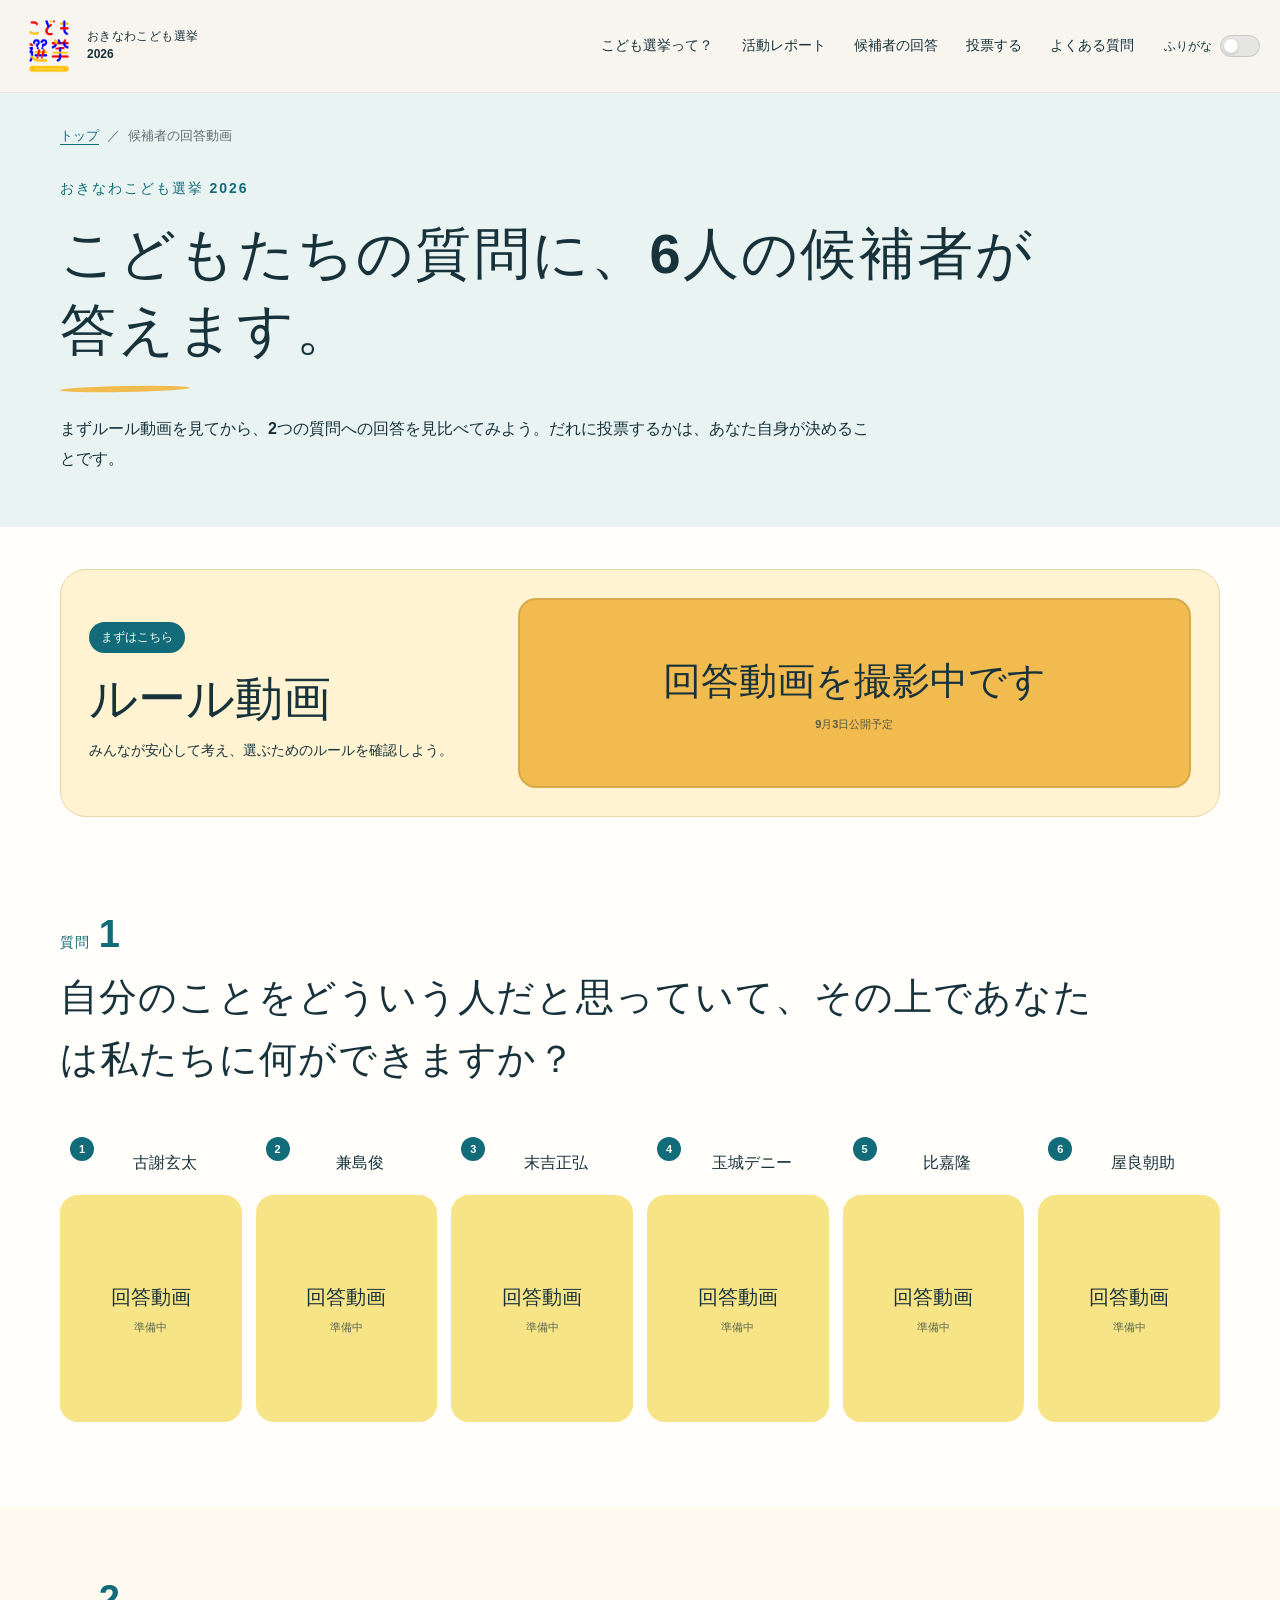
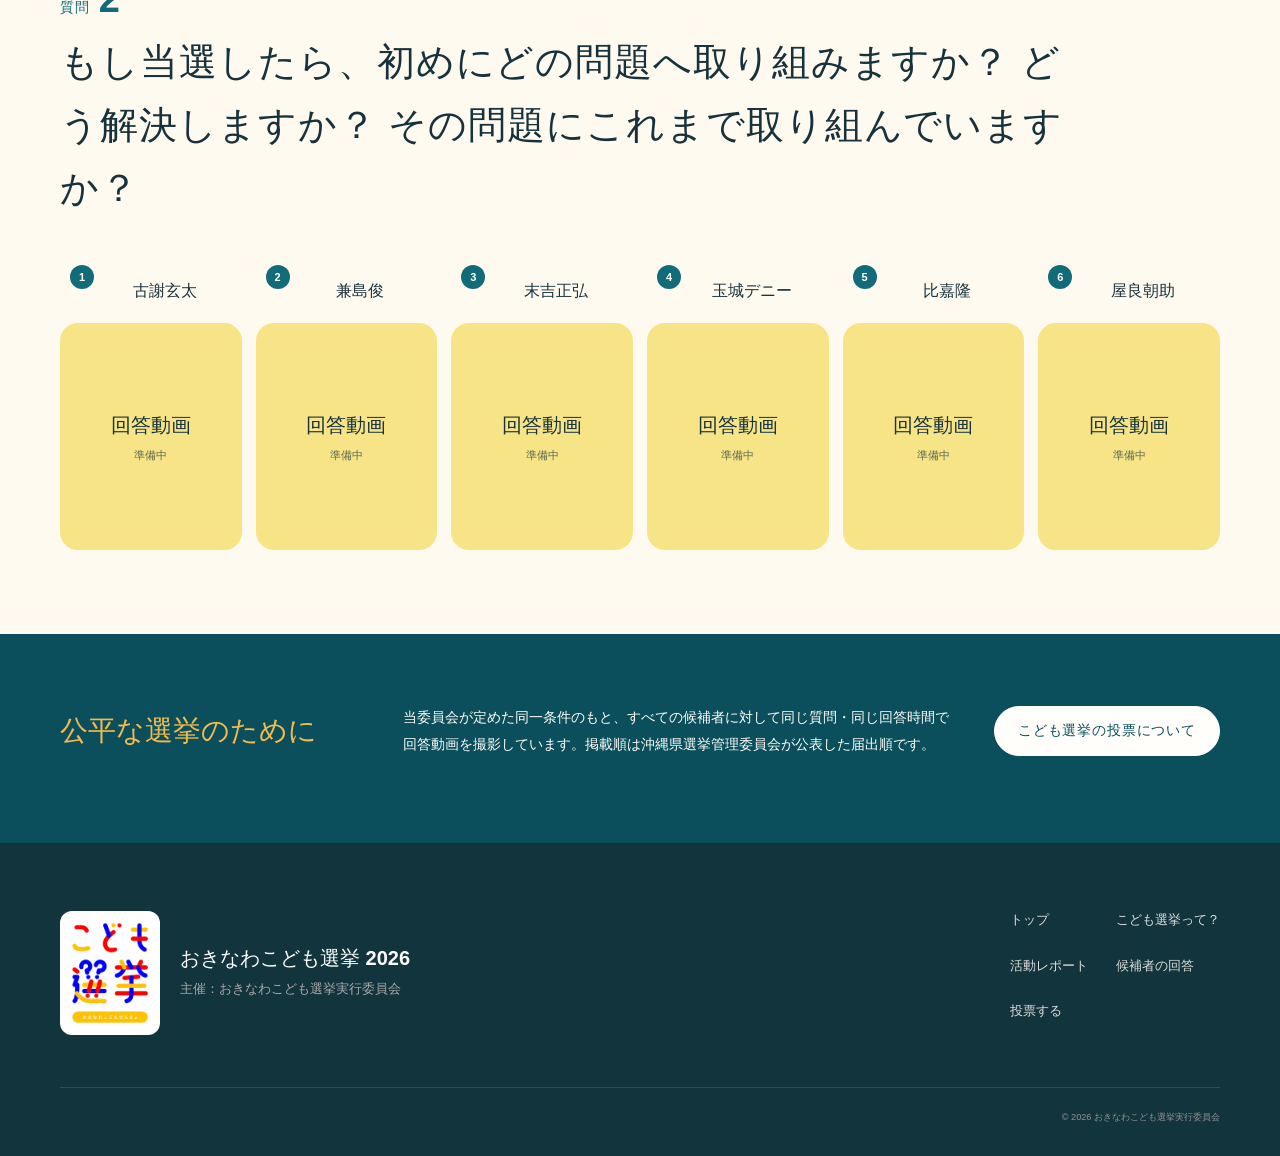
==== commit e5eeda6f: "Refine candidate page copy and furigana" ====
--- a/candidates/index.html
+++ b/candidates/index.html
@@ -92,11 +92,9 @@
             <a href="../">トップ</a><span>／</span><span><ruby>候補者<rt>こうほしゃ</rt></ruby>の<ruby>回答動画<rt>かいとうどうが</rt></ruby></span>
           </nav>
           <p class="answers-eyebrow">おきなわこども<ruby>選挙<rt>せんきょ</rt></ruby> 2026</p>
-          <h1>
-            こどもたちの<ruby>質問<rt>しつもん</rt></ruby>に、<br />6<ruby>人<rt>にん</rt></ruby>の<ruby>候補者<rt>こうほしゃ</rt></ruby>が<ruby>答<rt>こた</rt></ruby>えます。
-          </h1>
+          <h1>こどもたちの<ruby>質問<rt>しつもん</rt></ruby>に、6<ruby>人<rt>にん</rt></ruby>の<ruby>候補者<rt>こうほしゃ</rt></ruby>が<ruby>答<rt>こた</rt></ruby>えます。</h1>
           <p class="answers-intro">
-            まずルール<ruby>動画<rt>どうが</rt></ruby>を<ruby>見<rt>み</rt></ruby>てから、2つの<ruby>質問<rt>しつもん</rt></ruby>への<ruby>回答<rt>かいとう</rt></ruby>を<ruby>見比<rt>みくら</rt></ruby>べてみよう。<br />だれに<ruby>投票<rt>とうひょう</rt></ruby>するかは、あなた<ruby>自身<rt>じしん</rt></ruby>が<ruby>決<rt>き</rt></ruby>めることです。
+            まずルール<ruby>動画<rt>どうが</rt></ruby>を<ruby>見<rt>み</rt></ruby>てから、2つの<ruby>質問<rt>しつもん</rt></ruby>への<ruby>回答<rt>かいとう</rt></ruby>を<ruby>見比<rt>みくら</rt></ruby>べてみよう。だれに<ruby>投票<rt>とうひょう</rt></ruby>するかは、あなた<ruby>自身<rt>じしん</rt></ruby>が<ruby>決<rt>き</rt></ruby>めることです。
           </p>
         </div>
       </section>
@@ -109,8 +107,8 @@
             <p>みんなが<ruby>安心<rt>あんしん</rt></ruby>して<ruby>考<rt>かんが</rt></ruby>え、<ruby>選<rt>えら</rt></ruby>ぶためのルールを<ruby>確認<rt>かくにん</rt></ruby>しよう。</p>
           </div>
           <div class="video-status video-status--rules" role="status">
-            <span><ruby>動画<rt>どうが</rt></ruby>は<ruby>準備中<rt>じゅんびちゅう</rt></ruby>です</span>
-            <small><ruby>準備<rt>じゅんび</rt></ruby>ができ<ruby>次第公開<rt>しだいこうかい</rt></ruby>します</small>
+            <span><ruby>回答動画<rt>かいとうどうが</rt></ruby>を<ruby>撮影中<rt>さつえいちゅう</rt></ruby>です</span>
+            <small>9<ruby>月<rt>がつ</rt></ruby>3<ruby>日<rt>にち</rt></ruby><ruby>公開予定<rt>こうかいよてい</rt></ruby></small>
           </div>
         </div>
       </section>
@@ -155,9 +153,9 @@
 
       <aside class="answers-policy" aria-label="掲載方針">
         <div class="content-width answers-policy__inner">
-          <h2><ruby>公平<rt>こうへい</rt></ruby>な<ruby>掲載<rt>けいさい</rt></ruby>のために</h2>
+          <h2><ruby>公平<rt>こうへい</rt></ruby>な<ruby>選挙<rt>せんきょ</rt></ruby>のために</h2>
           <p>
-            すべての<ruby>候補者<rt>こうほしゃ</rt></ruby>に<ruby>同<rt>おな</rt></ruby>じ<ruby>質問<rt>しつもん</rt></ruby>・<ruby>回答時間<rt>かいとうじかん</rt></ruby>・<ruby>撮影条件<rt>さつえいじょうけん</rt></ruby>を<ruby>用意<rt>ようい</rt></ruby>しています。<ruby>掲載順<rt>けいさいじゅん</rt></ruby>は<ruby>沖縄県選挙管理委員会<rt>おきなわけんせんきょかんりいいんかい</rt></ruby>が<ruby>公表<rt>こうひょう</rt></ruby>した<ruby>届出順<rt>とどけでじゅん</rt></ruby>です。
+            当委員会が<ruby>定<rt>さだ</rt></ruby>めた<ruby>同一条件<rt>どういつじょうけん</rt></ruby>のもと、すべての<ruby>候補者<rt>こうほしゃ</rt></ruby>に<ruby>対<rt>たい</rt></ruby>して<ruby>同<rt>おな</rt></ruby>じ<ruby>質問<rt>しつもん</rt></ruby>・<ruby>同<rt>おな</rt></ruby>じ<ruby>回答時間<rt>かいとうじかん</rt></ruby>で<ruby>回答動画<rt>かいとうどうが</rt></ruby>を<ruby>撮影<rt>さつえい</rt></ruby>しています。<ruby>掲載順<rt>けいさいじゅん</rt></ruby>は<ruby>沖縄県選挙管理委員会<rt>おきなわけんせんきょかんりいいんかい</rt></ruby>が<ruby>公表<rt>こうひょう</rt></ruby>した<ruby>届出順<rt>とどけでじゅん</rt></ruby>です。
           </p>
           <a class="button button--outline" href="../#vote">こども<ruby>選挙<rt>せんきょ</rt></ruby>の<ruby>投票<rt>とうひょう</rt></ruby>について</a>
         </div>
--- a/assets/css/styles.css
+++ b/assets/css/styles.css
@@ -50,6 +50,10 @@
   color: var(--blue);
   font-weight: 700;
 }
+body.furigana-on .answers-policy rt,
+body.furigana-on .site-footer rt {
+  color: var(--yellow);
+}
 button,
 input {
   font: inherit;
@@ -1768,6 +1772,7 @@
   color: var(--yellow);
   font-size: clamp(30px, 3.4vw, 46px);
   line-height: 1.35;
+  text-wrap: balance;
 }
 .vote-message small {
   margin-top: 18px;
@@ -2053,6 +2058,7 @@
   font-size: clamp(34px, 4vw, 52px);
   line-height: 1.45;
   word-break: auto-phrase;
+  text-wrap: balance;
 }
 .committee-copy > p {
   margin: 24px 0 30px;
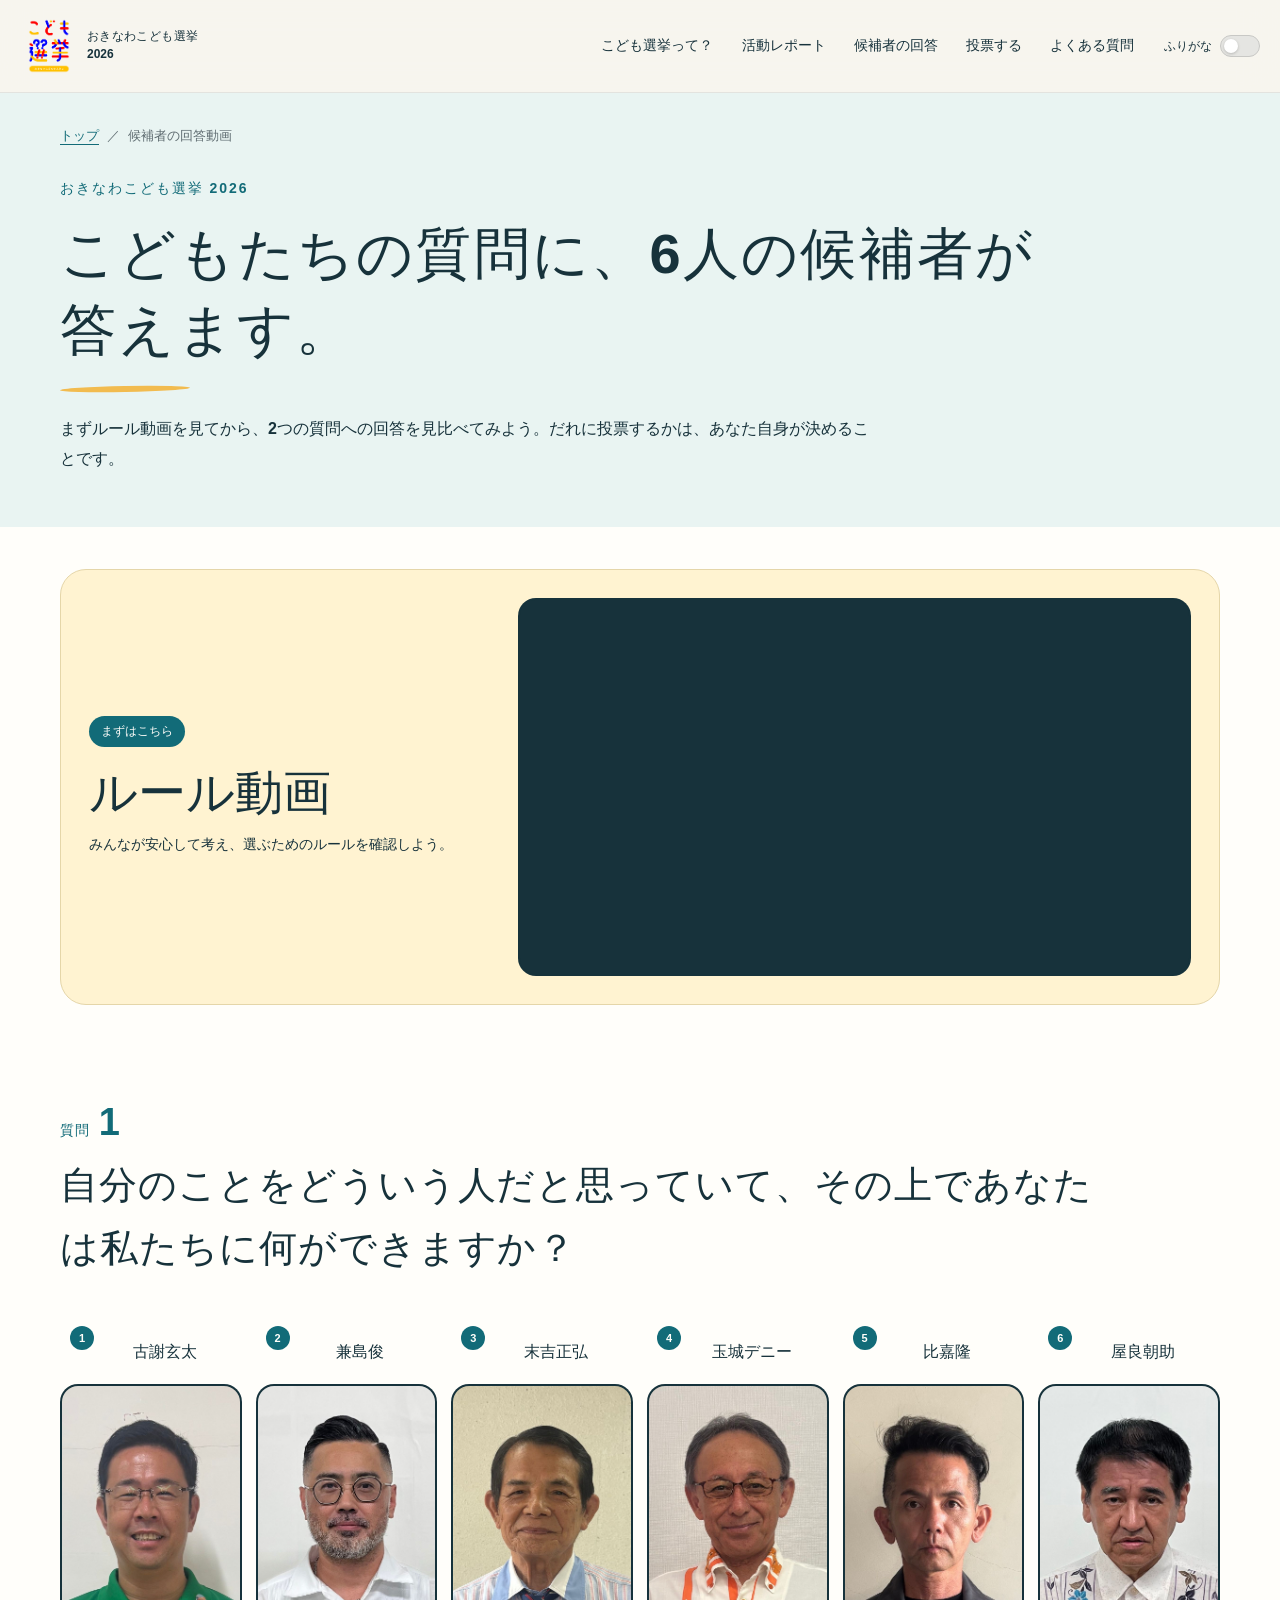
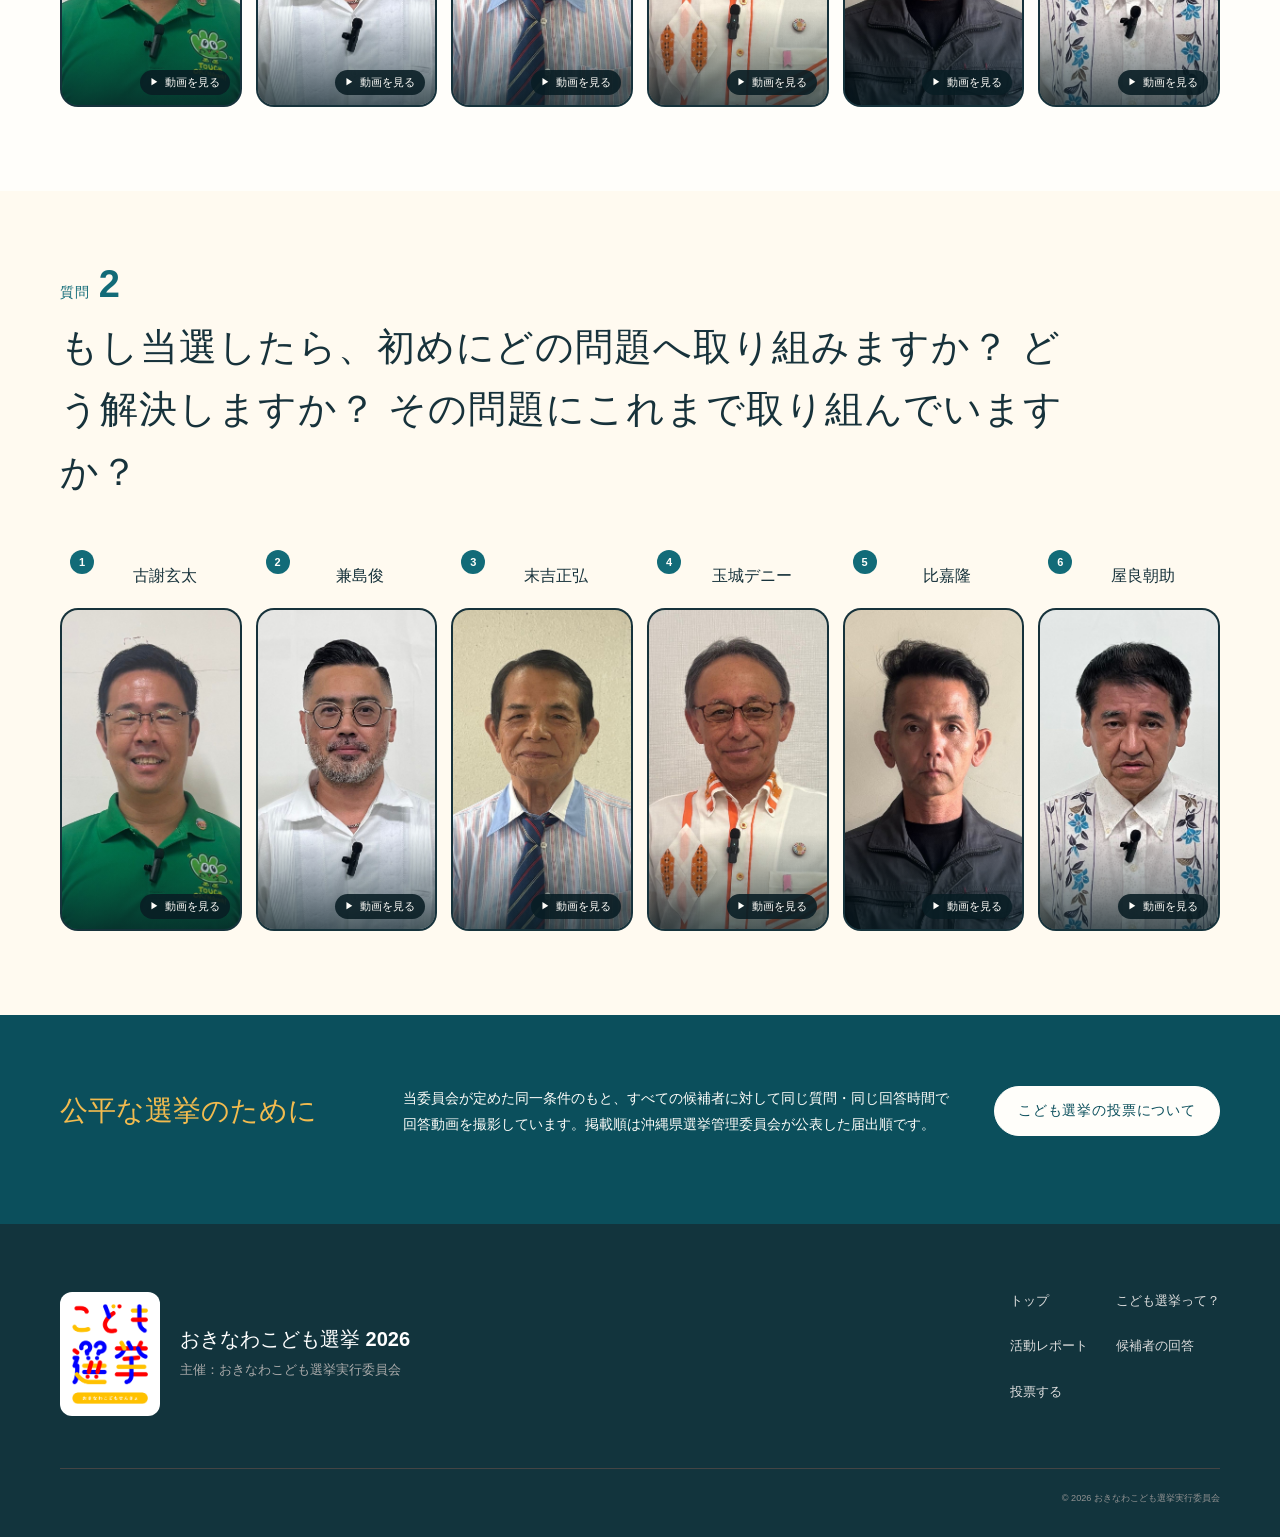
==== commit 21c35bbf: "候補者動画のサムネイル表示を改善" ====
--- a/candidates/index.html
+++ b/candidates/index.html
@@ -23,7 +23,7 @@
       type="image/png"
       href="../assets/images/okinawa-kodomo-senkyo-logo.png?v=20260803-1"
     />
-    <link rel="stylesheet" href="../assets/css/styles.css?v=20260829-1" />
+    <link rel="stylesheet" href="../assets/css/styles.css?v=20260903-1" />
   </head>
   <body>
     <a class="skip-link" href="#main"
@@ -106,9 +106,18 @@
             <h2 id="rules-heading">ルール<ruby>動画<rt>どうが</rt></ruby></h2>
             <p>みんなが<ruby>安心<rt>あんしん</rt></ruby>して<ruby>考<rt>かんが</rt></ruby>え、<ruby>選<rt>えら</rt></ruby>ぶためのルールを<ruby>確認<rt>かくにん</rt></ruby>しよう。</p>
           </div>
-          <div class="video-status video-status--rules" role="status">
-            <span><ruby>回答動画<rt>かいとうどうが</rt></ruby>を<ruby>撮影中<rt>さつえいちゅう</rt></ruby>です</span>
-            <small>9<ruby>月<rt>がつ</rt></ruby>3<ruby>日<rt>にち</rt></ruby><ruby>公開予定<rt>こうかいよてい</rt></ruby></small>
+          <div class="rules-video-embed">
+            <iframe
+              width="560"
+              height="315"
+              src="https://www.youtube.com/embed/hqNj4fTNGbk?si=_7preUZAx4nMAhhk"
+              title="YouTube video player"
+              frameborder="0"
+              loading="lazy"
+              referrerpolicy="strict-origin-when-cross-origin"
+              allow="accelerometer; autoplay; clipboard-write; encrypted-media; gyroscope; picture-in-picture; web-share"
+              allowfullscreen
+            ></iframe>
           </div>
         </div>
       </section>
@@ -122,12 +131,12 @@
             </h2>
           </header>
           <div class="candidate-answer-grid">
-            <article class="candidate-answer-card"><span class="candidate-order">1</span><h3><ruby>古謝<rt>こじゃ</rt></ruby> <ruby>玄太<rt>げんた</rt></ruby></h3><div class="video-status"><span><ruby>回答動画<rt>かいとうどうが</rt></ruby></span><small><ruby>準備中<rt>じゅんびちゅう</rt></ruby></small></div></article>
-            <article class="candidate-answer-card"><span class="candidate-order">2</span><h3><ruby>兼島<rt>かねしま</rt></ruby> <ruby>俊<rt>しゅん</rt></ruby></h3><div class="video-status"><span><ruby>回答動画<rt>かいとうどうが</rt></ruby></span><small><ruby>準備中<rt>じゅんびちゅう</rt></ruby></small></div></article>
-            <article class="candidate-answer-card"><span class="candidate-order">3</span><h3><ruby>末吉<rt>すえよし</rt></ruby> <ruby>正弘<rt>まさひろ</rt></ruby></h3><div class="video-status"><span><ruby>回答動画<rt>かいとうどうが</rt></ruby></span><small><ruby>準備中<rt>じゅんびちゅう</rt></ruby></small></div></article>
-            <article class="candidate-answer-card"><span class="candidate-order">4</span><h3><ruby>玉城<rt>たまき</rt></ruby> デニー</h3><div class="video-status"><span><ruby>回答動画<rt>かいとうどうが</rt></ruby></span><small><ruby>準備中<rt>じゅんびちゅう</rt></ruby></small></div></article>
-            <article class="candidate-answer-card"><span class="candidate-order">5</span><h3><ruby>比嘉<rt>ひが</rt></ruby> <ruby>隆<rt>たかし</rt></ruby></h3><div class="video-status"><span><ruby>回答動画<rt>かいとうどうが</rt></ruby></span><small><ruby>準備中<rt>じゅんびちゅう</rt></ruby></small></div></article>
-            <article class="candidate-answer-card"><span class="candidate-order">6</span><h3><ruby>屋良<rt>やら</rt></ruby> <ruby>朝助<rt>ちょうすけ</rt></ruby></h3><div class="video-status"><span><ruby>回答動画<rt>かいとうどうが</rt></ruby></span><small><ruby>準備中<rt>じゅんびちゅう</rt></ruby></small></div></article>
+            <article class="candidate-answer-card"><span class="candidate-order">1</span><h3><ruby>古謝<rt>こじゃ</rt></ruby> <ruby>玄太<rt>げんた</rt></ruby></h3><div class="candidate-video-embed"><button class="candidate-video-poster" type="button" data-youtube-id="BAThMKf11XE" data-video-title="古謝玄太候補 1問目の回答動画" aria-label="古謝玄太候補の1問目の回答動画を再生"><img src="../assets/images/2026/candidate-koja-genta.jpg" alt="" loading="lazy"><span class="candidate-video-play">動画を見る</span></button></div></article>
+            <article class="candidate-answer-card"><span class="candidate-order">2</span><h3><ruby>兼島<rt>かねしま</rt></ruby> <ruby>俊<rt>しゅん</rt></ruby></h3><div class="candidate-video-embed"><button class="candidate-video-poster" type="button" data-youtube-id="9i5Cmh-0ruI" data-video-title="兼島俊候補 1問目の回答動画" aria-label="兼島俊候補の1問目の回答動画を再生"><img src="../assets/images/2026/candidate-kaneshima-shun.jpg" alt="" loading="lazy"><span class="candidate-video-play">動画を見る</span></button></div></article>
+            <article class="candidate-answer-card"><span class="candidate-order">3</span><h3><ruby>末吉<rt>すえよし</rt></ruby> <ruby>正弘<rt>まさひろ</rt></ruby></h3><div class="candidate-video-embed"><button class="candidate-video-poster" type="button" data-youtube-id="W8vBfryS5tI" data-video-title="末吉正弘候補 1問目の回答動画" aria-label="末吉正弘候補の1問目の回答動画を再生"><img src="../assets/images/2026/candidate-sueyoshi-masahiro.jpg" alt="" loading="lazy"><span class="candidate-video-play">動画を見る</span></button></div></article>
+            <article class="candidate-answer-card"><span class="candidate-order">4</span><h3><ruby>玉城<rt>たまき</rt></ruby> デニー</h3><div class="candidate-video-embed"><button class="candidate-video-poster" type="button" data-youtube-id="xTkWyrlc9_I" data-video-title="玉城デニー候補 1問目の回答動画" aria-label="玉城デニー候補の1問目の回答動画を再生"><img src="../assets/images/2026/candidate-tamaki-denny.jpg" alt="" loading="lazy"><span class="candidate-video-play">動画を見る</span></button></div></article>
+            <article class="candidate-answer-card"><span class="candidate-order">5</span><h3><ruby>比嘉<rt>ひが</rt></ruby> <ruby>隆<rt>たかし</rt></ruby></h3><div class="candidate-video-embed"><button class="candidate-video-poster" type="button" data-youtube-id="-p9UKXaBljE" data-video-title="比嘉隆候補 1問目の回答動画" aria-label="比嘉隆候補の1問目の回答動画を再生"><img src="../assets/images/2026/candidate-higa-takashi.jpg" alt="" loading="lazy"><span class="candidate-video-play">動画を見る</span></button></div></article>
+            <article class="candidate-answer-card"><span class="candidate-order">6</span><h3><ruby>屋良<rt>やら</rt></ruby> <ruby>朝助<rt>ちょうすけ</rt></ruby></h3><div class="candidate-video-embed"><button class="candidate-video-poster" type="button" data-youtube-id="tyAU5gSPb2k" data-video-title="屋良朝助候補 1問目の回答動画" aria-label="屋良朝助候補の1問目の回答動画を再生"><img src="../assets/images/2026/candidate-yara-chosuke.jpg" alt="" loading="lazy"><span class="candidate-video-play">動画を見る</span></button></div></article>
           </div>
         </div>
       </section>
@@ -141,12 +150,12 @@
             </h2>
           </header>
           <div class="candidate-answer-grid">
-            <article class="candidate-answer-card"><span class="candidate-order">1</span><h3><ruby>古謝<rt>こじゃ</rt></ruby> <ruby>玄太<rt>げんた</rt></ruby></h3><div class="video-status"><span><ruby>回答動画<rt>かいとうどうが</rt></ruby></span><small><ruby>準備中<rt>じゅんびちゅう</rt></ruby></small></div></article>
-            <article class="candidate-answer-card"><span class="candidate-order">2</span><h3><ruby>兼島<rt>かねしま</rt></ruby> <ruby>俊<rt>しゅん</rt></ruby></h3><div class="video-status"><span><ruby>回答動画<rt>かいとうどうが</rt></ruby></span><small><ruby>準備中<rt>じゅんびちゅう</rt></ruby></small></div></article>
-            <article class="candidate-answer-card"><span class="candidate-order">3</span><h3><ruby>末吉<rt>すえよし</rt></ruby> <ruby>正弘<rt>まさひろ</rt></ruby></h3><div class="video-status"><span><ruby>回答動画<rt>かいとうどうが</rt></ruby></span><small><ruby>準備中<rt>じゅんびちゅう</rt></ruby></small></div></article>
-            <article class="candidate-answer-card"><span class="candidate-order">4</span><h3><ruby>玉城<rt>たまき</rt></ruby> デニー</h3><div class="video-status"><span><ruby>回答動画<rt>かいとうどうが</rt></ruby></span><small><ruby>準備中<rt>じゅんびちゅう</rt></ruby></small></div></article>
-            <article class="candidate-answer-card"><span class="candidate-order">5</span><h3><ruby>比嘉<rt>ひが</rt></ruby> <ruby>隆<rt>たかし</rt></ruby></h3><div class="video-status"><span><ruby>回答動画<rt>かいとうどうが</rt></ruby></span><small><ruby>準備中<rt>じゅんびちゅう</rt></ruby></small></div></article>
-            <article class="candidate-answer-card"><span class="candidate-order">6</span><h3><ruby>屋良<rt>やら</rt></ruby> <ruby>朝助<rt>ちょうすけ</rt></ruby></h3><div class="video-status"><span><ruby>回答動画<rt>かいとうどうが</rt></ruby></span><small><ruby>準備中<rt>じゅんびちゅう</rt></ruby></small></div></article>
+            <article class="candidate-answer-card"><span class="candidate-order">1</span><h3><ruby>古謝<rt>こじゃ</rt></ruby> <ruby>玄太<rt>げんた</rt></ruby></h3><div class="candidate-video-embed"><button class="candidate-video-poster" type="button" data-youtube-id="eXvjls08Dw0" data-video-title="古謝玄太候補 2問目の回答動画" aria-label="古謝玄太候補の2問目の回答動画を再生"><img src="../assets/images/2026/candidate-koja-genta.jpg" alt="" loading="lazy"><span class="candidate-video-play">動画を見る</span></button></div></article>
+            <article class="candidate-answer-card"><span class="candidate-order">2</span><h3><ruby>兼島<rt>かねしま</rt></ruby> <ruby>俊<rt>しゅん</rt></ruby></h3><div class="candidate-video-embed"><button class="candidate-video-poster" type="button" data-youtube-id="IRflFMPL2fE" data-video-title="兼島俊候補 2問目の回答動画" aria-label="兼島俊候補の2問目の回答動画を再生"><img src="../assets/images/2026/candidate-kaneshima-shun.jpg" alt="" loading="lazy"><span class="candidate-video-play">動画を見る</span></button></div></article>
+            <article class="candidate-answer-card"><span class="candidate-order">3</span><h3><ruby>末吉<rt>すえよし</rt></ruby> <ruby>正弘<rt>まさひろ</rt></ruby></h3><div class="candidate-video-embed"><button class="candidate-video-poster" type="button" data-youtube-id="ctVyPYb8HKQ" data-video-title="末吉正弘候補 2問目の回答動画" aria-label="末吉正弘候補の2問目の回答動画を再生"><img src="../assets/images/2026/candidate-sueyoshi-masahiro.jpg" alt="" loading="lazy"><span class="candidate-video-play">動画を見る</span></button></div></article>
+            <article class="candidate-answer-card"><span class="candidate-order">4</span><h3><ruby>玉城<rt>たまき</rt></ruby> デニー</h3><div class="candidate-video-embed"><button class="candidate-video-poster" type="button" data-youtube-id="v3kvq9XHhZA" data-video-title="玉城デニー候補 2問目の回答動画" aria-label="玉城デニー候補の2問目の回答動画を再生"><img src="../assets/images/2026/candidate-tamaki-denny.jpg" alt="" loading="lazy"><span class="candidate-video-play">動画を見る</span></button></div></article>
+            <article class="candidate-answer-card"><span class="candidate-order">5</span><h3><ruby>比嘉<rt>ひが</rt></ruby> <ruby>隆<rt>たかし</rt></ruby></h3><div class="candidate-video-embed"><button class="candidate-video-poster" type="button" data-youtube-id="SYxOfe3db4Y" data-video-title="比嘉隆候補 2問目の回答動画" aria-label="比嘉隆候補の2問目の回答動画を再生"><img src="../assets/images/2026/candidate-higa-takashi.jpg" alt="" loading="lazy"><span class="candidate-video-play">動画を見る</span></button></div></article>
+            <article class="candidate-answer-card"><span class="candidate-order">6</span><h3><ruby>屋良<rt>やら</rt></ruby> <ruby>朝助<rt>ちょうすけ</rt></ruby></h3><div class="candidate-video-embed"><button class="candidate-video-poster" type="button" data-youtube-id="wUrP35Kn3cg" data-video-title="屋良朝助候補 2問目の回答動画" aria-label="屋良朝助候補の2問目の回答動画を再生"><img src="../assets/images/2026/candidate-yara-chosuke.jpg" alt="" loading="lazy"><span class="candidate-video-play">動画を見る</span></button></div></article>
           </div>
         </div>
       </section>
@@ -177,6 +186,6 @@
       </div>
       <div class="content-width footer-meta"><small>© 2026 おきなわこども<ruby>選挙実行委員会<rt>せんきょじっこういいんかい</rt></ruby></small></div>
     </footer>
-    <script src="../assets/js/app.js?v=20260803-1" defer></script>
+    <script src="../assets/js/app.js?v=20260903-1" defer></script>
   </body>
 </html>
--- a/assets/css/styles.css
+++ b/assets/css/styles.css
@@ -1514,6 +1514,19 @@
   border: 2px solid rgba(23, 50, 59, 0.12);
   background: var(--yellow);
 }
+.rules-video-embed {
+  overflow: hidden;
+  aspect-ratio: 16 / 9;
+  border: 2px solid rgba(23, 50, 59, 0.12);
+  border-radius: 18px;
+  background: var(--ink);
+}
+.rules-video-embed iframe {
+  display: block;
+  width: 100%;
+  height: 100%;
+  border: 0;
+}
 .video-status span {
   font-size: 20px;
   font-weight: 900;
@@ -1592,6 +1605,74 @@
 }
 .candidate-answer-card .video-status {
   aspect-ratio: 4 / 5;
+}
+.candidate-video-embed {
+  position: relative;
+  overflow: hidden;
+  aspect-ratio: 9 / 16;
+  border: 2px solid rgba(23, 50, 59, 0.12);
+  border-radius: 18px;
+  background: var(--ink);
+}
+.candidate-video-embed iframe {
+  display: block;
+  width: 100%;
+  height: 100%;
+  border: 0;
+}
+.candidate-video-poster {
+  position: relative;
+  display: block;
+  width: 100%;
+  height: 100%;
+  padding: 0;
+  overflow: hidden;
+  border: 0;
+  color: var(--white);
+  background: var(--ink);
+  cursor: pointer;
+}
+.candidate-video-poster img {
+  display: block;
+  width: 100%;
+  height: 100%;
+  object-fit: cover;
+}
+.candidate-video-poster::after {
+  content: "";
+  position: absolute;
+  inset: auto 0 0;
+  height: 30%;
+  background: linear-gradient(transparent, rgba(8, 29, 36, 0.7));
+  pointer-events: none;
+}
+.candidate-video-play {
+  position: absolute;
+  right: 10px;
+  bottom: 10px;
+  z-index: 1;
+  display: inline-flex;
+  align-items: center;
+  gap: 6px;
+  padding: 7px 10px;
+  border-radius: 999px;
+  color: var(--white);
+  background: rgba(8, 29, 36, 0.88);
+  font-size: 11px;
+  font-weight: 900;
+  line-height: 1;
+  white-space: nowrap;
+}
+.candidate-video-play::before {
+  content: "▶";
+  font-size: 9px;
+}
+.candidate-video-poster:hover .candidate-video-play {
+  background: var(--blue);
+}
+.candidate-video-poster:focus-visible {
+  outline: 4px solid var(--yellow);
+  outline-offset: -4px;
 }
 .answers-policy {
   padding: 70px 0 86px;
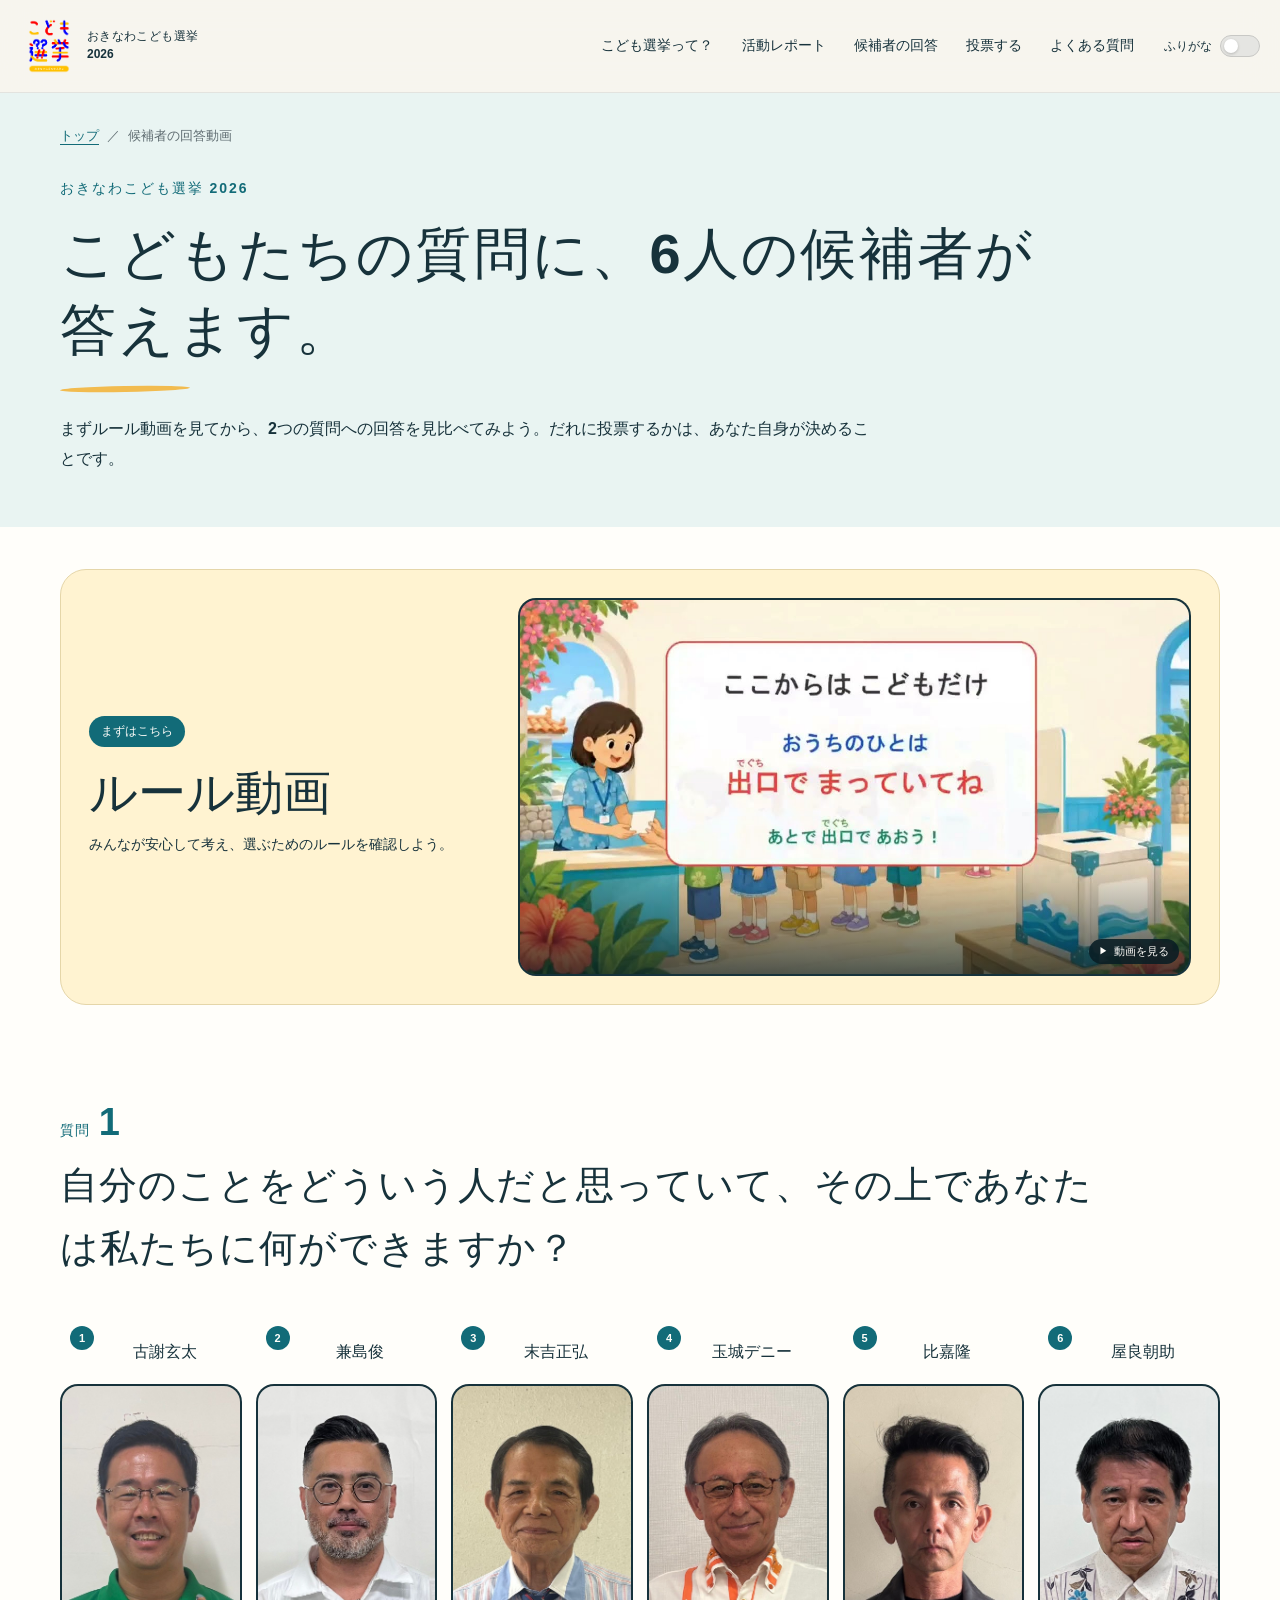
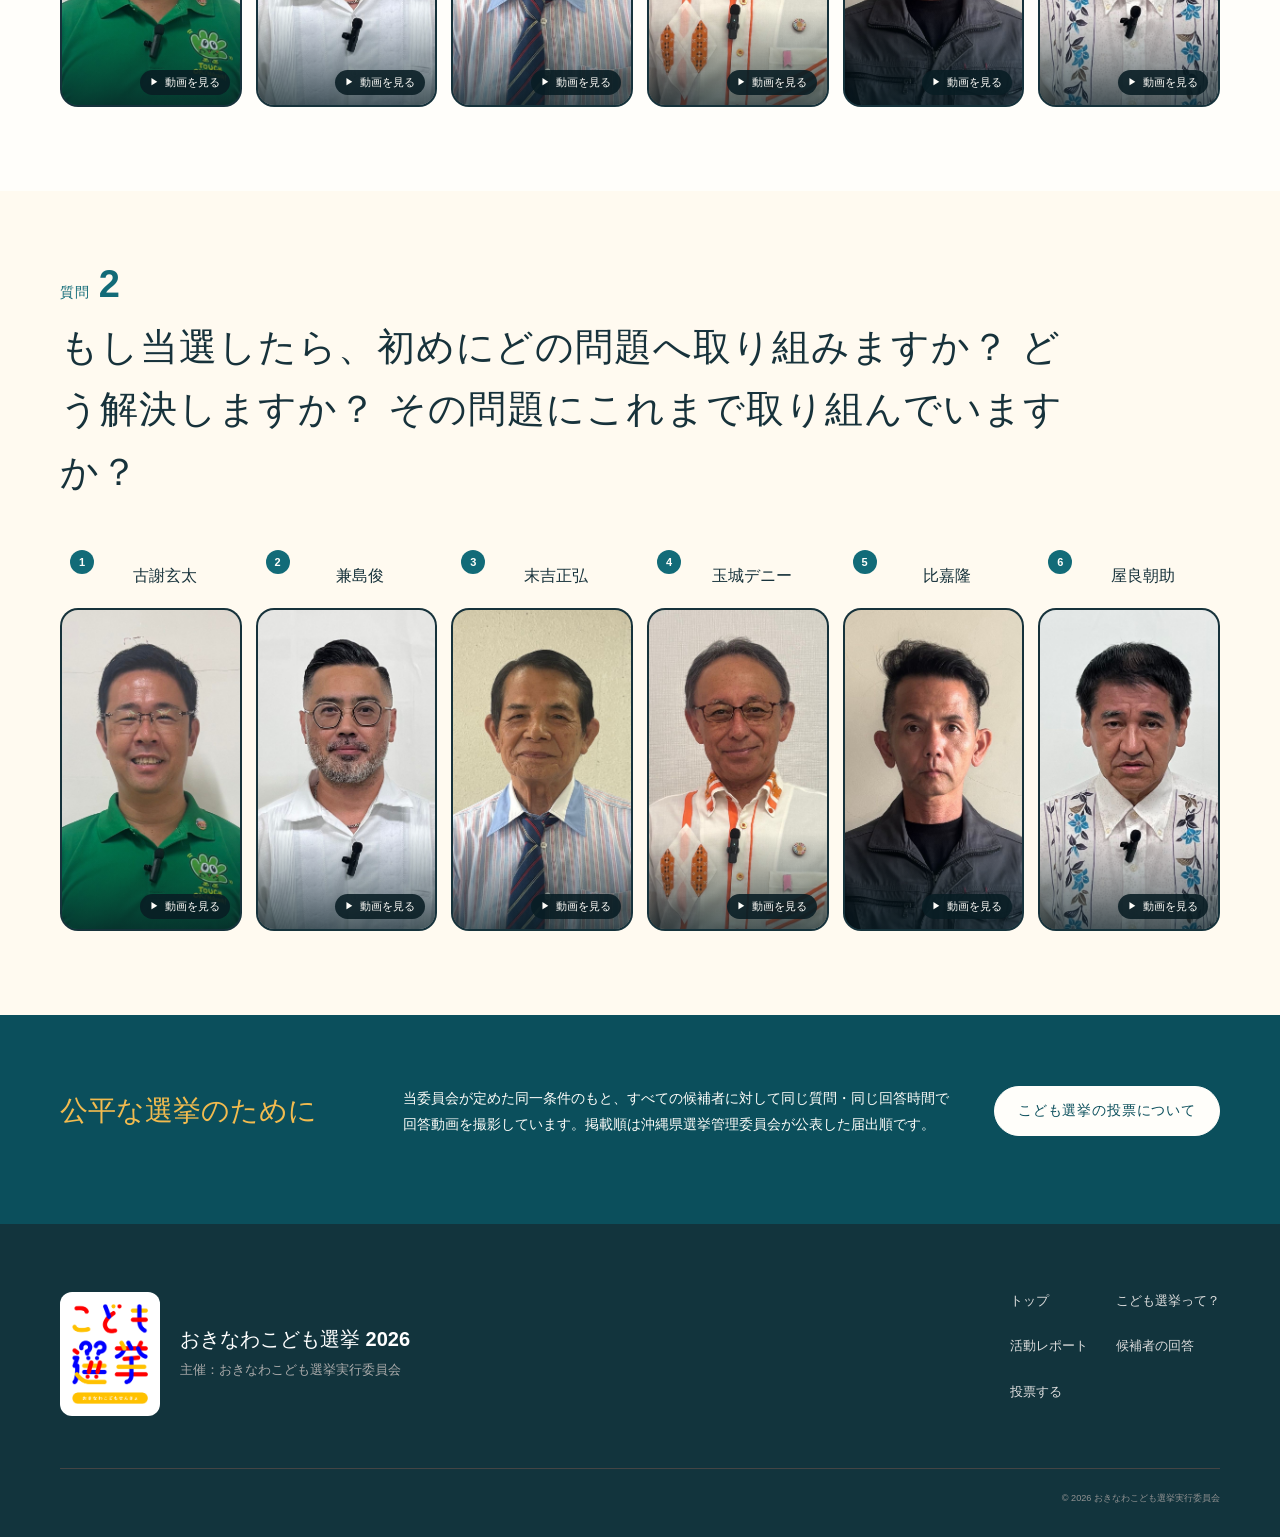
==== commit b557dda8: "Add rules video poster" ====
--- a/candidates/index.html
+++ b/candidates/index.html
@@ -107,17 +107,16 @@
             <p>みんなが<ruby>安心<rt>あんしん</rt></ruby>して<ruby>考<rt>かんが</rt></ruby>え、<ruby>選<rt>えら</rt></ruby>ぶためのルールを<ruby>確認<rt>かくにん</rt></ruby>しよう。</p>
           </div>
           <div class="rules-video-embed">
-            <iframe
-              width="560"
-              height="315"
-              src="https://www.youtube.com/embed/hqNj4fTNGbk?si=_7preUZAx4nMAhhk"
-              title="YouTube video player"
-              frameborder="0"
-              loading="lazy"
-              referrerpolicy="strict-origin-when-cross-origin"
-              allow="accelerometer; autoplay; clipboard-write; encrypted-media; gyroscope; picture-in-picture; web-share"
-              allowfullscreen
-            ></iframe>
+            <button
+              class="candidate-video-poster"
+              type="button"
+              data-youtube-id="hqNj4fTNGbk"
+              data-video-title="おきなわこども選挙2026 ルール動画"
+              aria-label="ルール動画を再生"
+            >
+              <img src="../assets/images/2026/rules-video-poster.jpg" alt="" loading="lazy" />
+              <span class="candidate-video-play">動画を見る</span>
+            </button>
           </div>
         </div>
       </section>
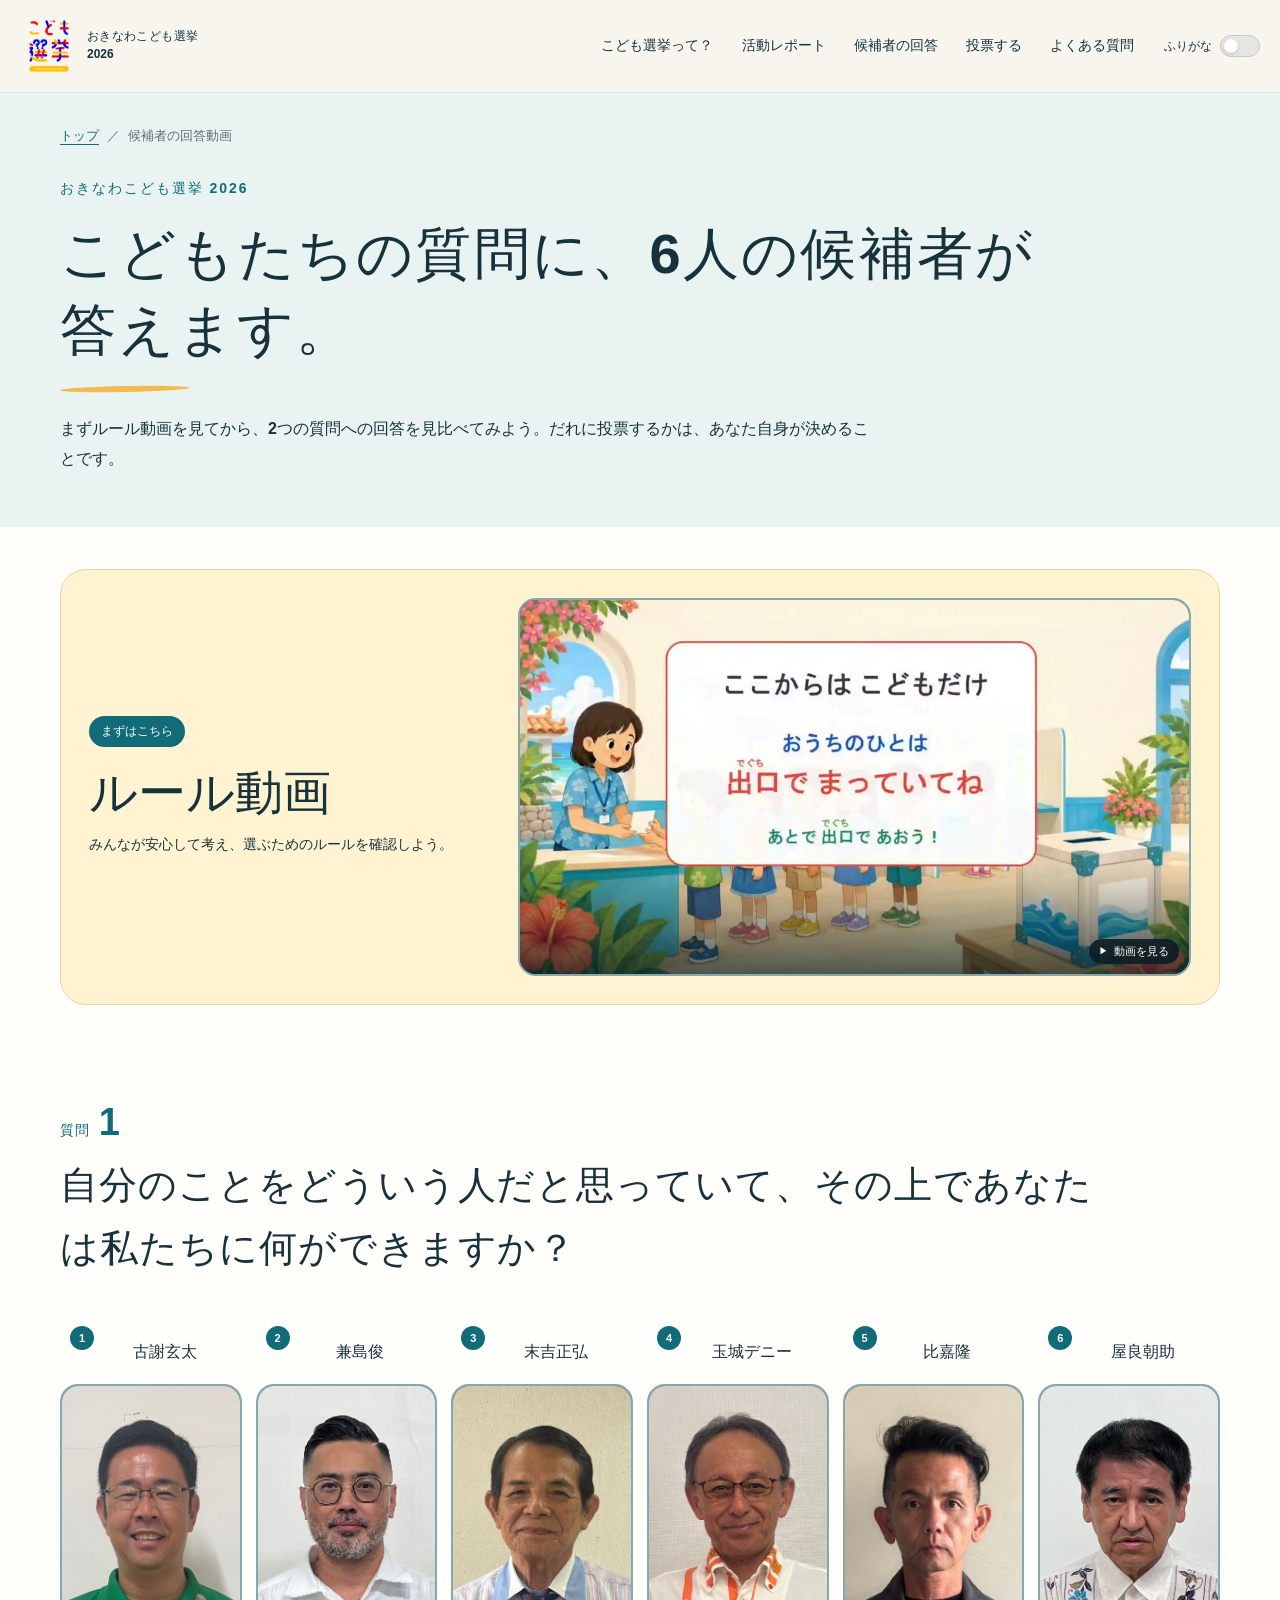
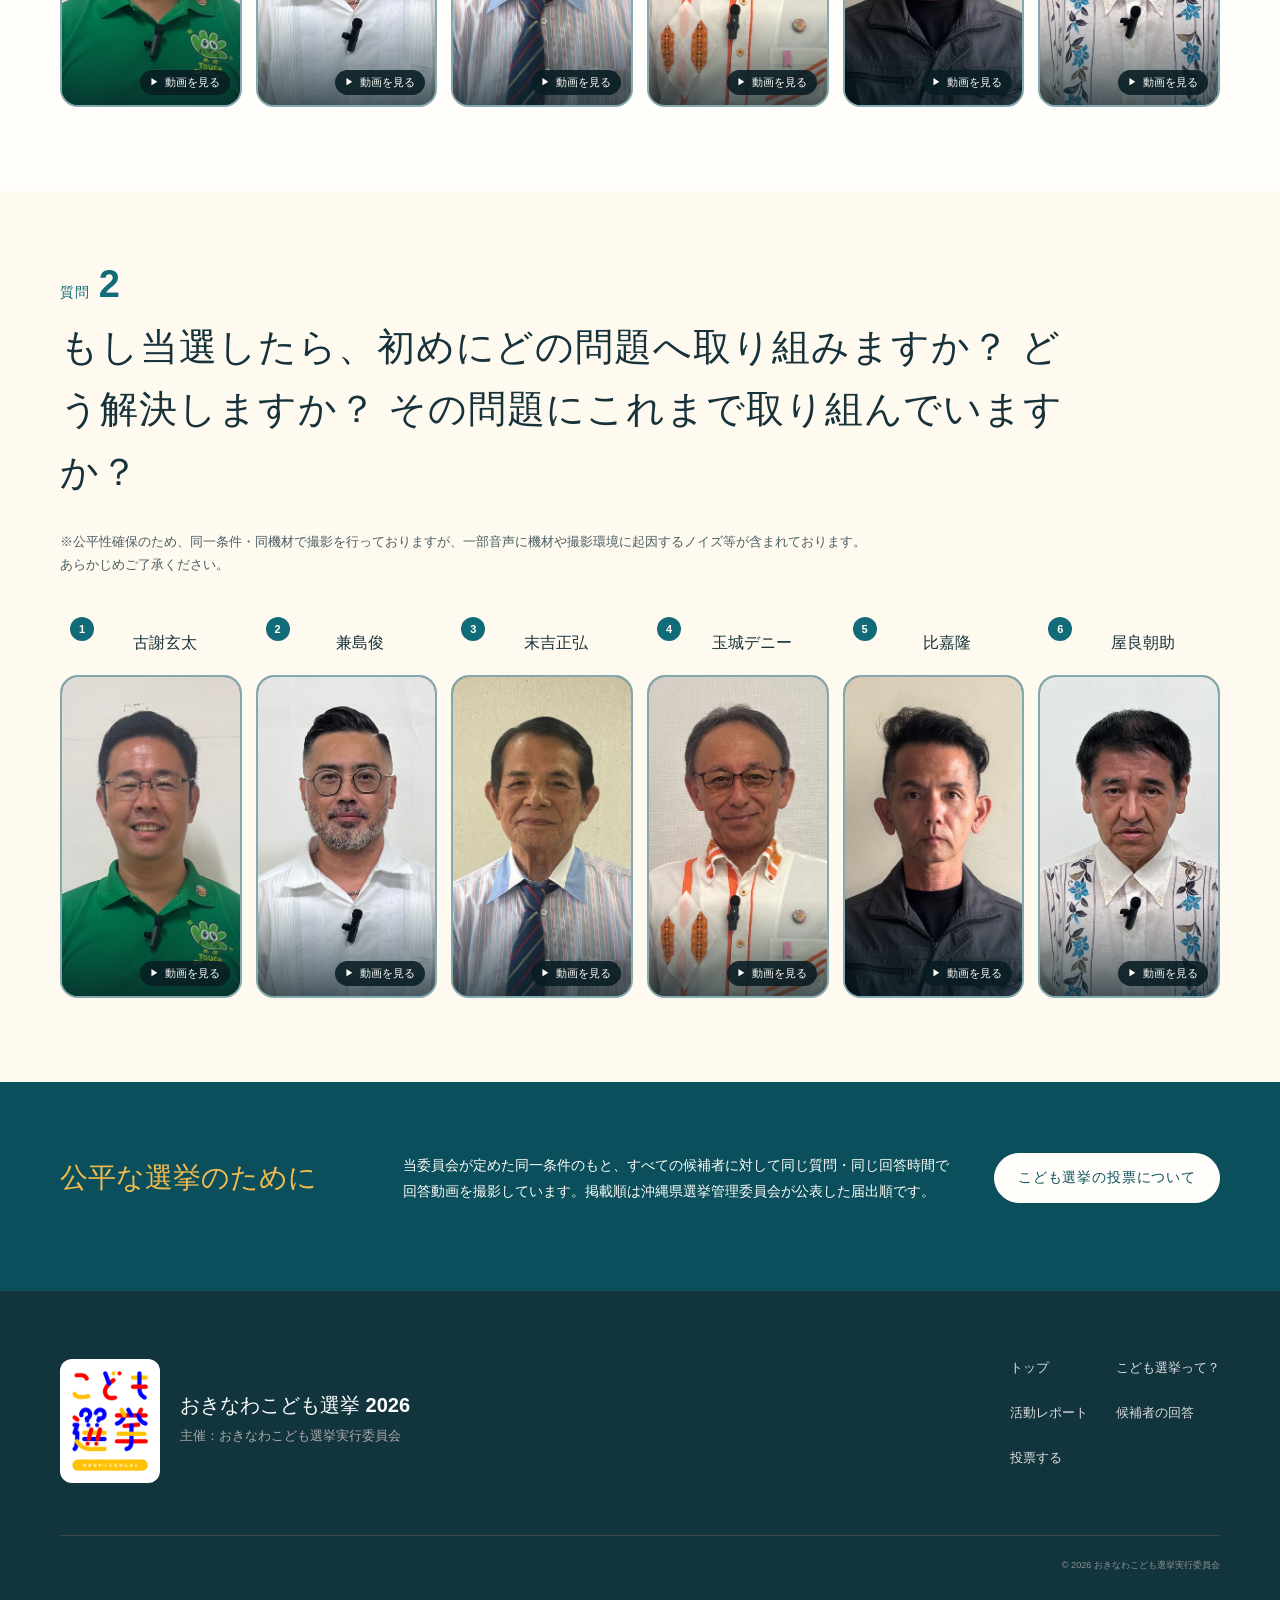
==== commit 0d0da73f: "Add recording notice to candidate videos" ====
--- a/candidates/index.html
+++ b/candidates/index.html
@@ -23,7 +23,7 @@
       type="image/png"
       href="../assets/images/okinawa-kodomo-senkyo-logo.png?v=20260803-1"
     />
-    <link rel="stylesheet" href="../assets/css/styles.css?v=20260903-1" />
+    <link rel="stylesheet" href="../assets/css/styles.css?v=20260903-5" />
   </head>
   <body>
     <a class="skip-link" href="#main"
@@ -130,9 +130,9 @@
             </h2>
           </header>
           <div class="candidate-answer-grid">
-            <article class="candidate-answer-card"><span class="candidate-order">1</span><h3><ruby>古謝<rt>こじゃ</rt></ruby> <ruby>玄太<rt>げんた</rt></ruby></h3><div class="candidate-video-embed"><button class="candidate-video-poster" type="button" data-youtube-id="BAThMKf11XE" data-video-title="古謝玄太候補 1問目の回答動画" aria-label="古謝玄太候補の1問目の回答動画を再生"><img src="../assets/images/2026/candidate-koja-genta.jpg" alt="" loading="lazy"><span class="candidate-video-play">動画を見る</span></button></div></article>
-            <article class="candidate-answer-card"><span class="candidate-order">2</span><h3><ruby>兼島<rt>かねしま</rt></ruby> <ruby>俊<rt>しゅん</rt></ruby></h3><div class="candidate-video-embed"><button class="candidate-video-poster" type="button" data-youtube-id="9i5Cmh-0ruI" data-video-title="兼島俊候補 1問目の回答動画" aria-label="兼島俊候補の1問目の回答動画を再生"><img src="../assets/images/2026/candidate-kaneshima-shun.jpg" alt="" loading="lazy"><span class="candidate-video-play">動画を見る</span></button></div></article>
-            <article class="candidate-answer-card"><span class="candidate-order">3</span><h3><ruby>末吉<rt>すえよし</rt></ruby> <ruby>正弘<rt>まさひろ</rt></ruby></h3><div class="candidate-video-embed"><button class="candidate-video-poster" type="button" data-youtube-id="W8vBfryS5tI" data-video-title="末吉正弘候補 1問目の回答動画" aria-label="末吉正弘候補の1問目の回答動画を再生"><img src="../assets/images/2026/candidate-sueyoshi-masahiro.jpg" alt="" loading="lazy"><span class="candidate-video-play">動画を見る</span></button></div></article>
+            <article class="candidate-answer-card"><span class="candidate-order">1</span><h3><ruby>古謝<rt>こじゃ</rt></ruby> <ruby>玄太<rt>げんた</rt></ruby></h3><div class="candidate-video-embed"><button class="candidate-video-poster" type="button" data-youtube-id="8CWRR4Rx0oo" data-video-title="古謝玄太候補 1問目の回答動画" aria-label="古謝玄太候補の1問目の回答動画を再生"><img src="../assets/images/2026/candidate-koja-genta.jpg" alt="" loading="lazy"><span class="candidate-video-play">動画を見る</span></button></div></article>
+            <article class="candidate-answer-card"><span class="candidate-order">2</span><h3><ruby>兼島<rt>かねしま</rt></ruby> <ruby>俊<rt>しゅん</rt></ruby></h3><div class="candidate-video-embed"><button class="candidate-video-poster" type="button" data-youtube-id="Ug4jIEJNPBg" data-video-title="兼島俊候補 1問目の回答動画" aria-label="兼島俊候補の1問目の回答動画を再生"><img src="../assets/images/2026/candidate-kaneshima-shun.jpg" alt="" loading="lazy"><span class="candidate-video-play">動画を見る</span></button></div></article>
+            <article class="candidate-answer-card"><span class="candidate-order">3</span><h3><ruby>末吉<rt>すえよし</rt></ruby> <ruby>正弘<rt>まさひろ</rt></ruby></h3><div class="candidate-video-embed"><button class="candidate-video-poster" type="button" data-youtube-id="glPtlYNOuKQ" data-video-title="末吉正弘候補 1問目の回答動画" aria-label="末吉正弘候補の1問目の回答動画を再生"><img src="../assets/images/2026/candidate-sueyoshi-masahiro.jpg" alt="" loading="lazy"><span class="candidate-video-play">動画を見る</span></button></div></article>
             <article class="candidate-answer-card"><span class="candidate-order">4</span><h3><ruby>玉城<rt>たまき</rt></ruby> デニー</h3><div class="candidate-video-embed"><button class="candidate-video-poster" type="button" data-youtube-id="xTkWyrlc9_I" data-video-title="玉城デニー候補 1問目の回答動画" aria-label="玉城デニー候補の1問目の回答動画を再生"><img src="../assets/images/2026/candidate-tamaki-denny.jpg" alt="" loading="lazy"><span class="candidate-video-play">動画を見る</span></button></div></article>
             <article class="candidate-answer-card"><span class="candidate-order">5</span><h3><ruby>比嘉<rt>ひが</rt></ruby> <ruby>隆<rt>たかし</rt></ruby></h3><div class="candidate-video-embed"><button class="candidate-video-poster" type="button" data-youtube-id="-p9UKXaBljE" data-video-title="比嘉隆候補 1問目の回答動画" aria-label="比嘉隆候補の1問目の回答動画を再生"><img src="../assets/images/2026/candidate-higa-takashi.jpg" alt="" loading="lazy"><span class="candidate-video-play">動画を見る</span></button></div></article>
             <article class="candidate-answer-card"><span class="candidate-order">6</span><h3><ruby>屋良<rt>やら</rt></ruby> <ruby>朝助<rt>ちょうすけ</rt></ruby></h3><div class="candidate-video-embed"><button class="candidate-video-poster" type="button" data-youtube-id="tyAU5gSPb2k" data-video-title="屋良朝助候補 1問目の回答動画" aria-label="屋良朝助候補の1問目の回答動画を再生"><img src="../assets/images/2026/candidate-yara-chosuke.jpg" alt="" loading="lazy"><span class="candidate-video-play">動画を見る</span></button></div></article>
@@ -148,13 +148,17 @@
               もし<ruby>当選<rt>とうせん</rt></ruby>したら、<ruby>初<rt>はじ</rt></ruby>めにどの<ruby>問題<rt>もんだい</rt></ruby>へ<ruby>取<rt>と</rt></ruby>り<ruby>組<rt>く</rt></ruby>みますか？ どう<ruby>解決<rt>かいけつ</rt></ruby>しますか？ その<ruby>問題<rt>もんだい</rt></ruby>にこれまで<ruby>取<rt>と</rt></ruby>り<ruby>組<rt>く</rt></ruby>んでいますか？
             </h2>
           </header>
+          <p class="recording-notice">
+            ※公平性確保のため、同一条件・同機材で撮影を行っておりますが、一部音声に機材や撮影環境に起因するノイズ等が含まれております。<br />
+            あらかじめご了承ください。
+          </p>
           <div class="candidate-answer-grid">
-            <article class="candidate-answer-card"><span class="candidate-order">1</span><h3><ruby>古謝<rt>こじゃ</rt></ruby> <ruby>玄太<rt>げんた</rt></ruby></h3><div class="candidate-video-embed"><button class="candidate-video-poster" type="button" data-youtube-id="eXvjls08Dw0" data-video-title="古謝玄太候補 2問目の回答動画" aria-label="古謝玄太候補の2問目の回答動画を再生"><img src="../assets/images/2026/candidate-koja-genta.jpg" alt="" loading="lazy"><span class="candidate-video-play">動画を見る</span></button></div></article>
+            <article class="candidate-answer-card"><span class="candidate-order">1</span><h3><ruby>古謝<rt>こじゃ</rt></ruby> <ruby>玄太<rt>げんた</rt></ruby></h3><div class="candidate-video-embed"><button class="candidate-video-poster" type="button" data-youtube-id="rWJZtT5RwNY" data-video-title="古謝玄太候補 2問目の回答動画" aria-label="古謝玄太候補の2問目の回答動画を再生"><img src="../assets/images/2026/candidate-koja-genta.jpg" alt="" loading="lazy"><span class="candidate-video-play">動画を見る</span></button></div></article>
             <article class="candidate-answer-card"><span class="candidate-order">2</span><h3><ruby>兼島<rt>かねしま</rt></ruby> <ruby>俊<rt>しゅん</rt></ruby></h3><div class="candidate-video-embed"><button class="candidate-video-poster" type="button" data-youtube-id="IRflFMPL2fE" data-video-title="兼島俊候補 2問目の回答動画" aria-label="兼島俊候補の2問目の回答動画を再生"><img src="../assets/images/2026/candidate-kaneshima-shun.jpg" alt="" loading="lazy"><span class="candidate-video-play">動画を見る</span></button></div></article>
-            <article class="candidate-answer-card"><span class="candidate-order">3</span><h3><ruby>末吉<rt>すえよし</rt></ruby> <ruby>正弘<rt>まさひろ</rt></ruby></h3><div class="candidate-video-embed"><button class="candidate-video-poster" type="button" data-youtube-id="ctVyPYb8HKQ" data-video-title="末吉正弘候補 2問目の回答動画" aria-label="末吉正弘候補の2問目の回答動画を再生"><img src="../assets/images/2026/candidate-sueyoshi-masahiro.jpg" alt="" loading="lazy"><span class="candidate-video-play">動画を見る</span></button></div></article>
+            <article class="candidate-answer-card"><span class="candidate-order">3</span><h3><ruby>末吉<rt>すえよし</rt></ruby> <ruby>正弘<rt>まさひろ</rt></ruby></h3><div class="candidate-video-embed"><button class="candidate-video-poster" type="button" data-youtube-id="8wprd2X7KAM" data-video-title="末吉正弘候補 2問目の回答動画" aria-label="末吉正弘候補の2問目の回答動画を再生"><img src="../assets/images/2026/candidate-sueyoshi-masahiro.jpg" alt="" loading="lazy"><span class="candidate-video-play">動画を見る</span></button></div></article>
             <article class="candidate-answer-card"><span class="candidate-order">4</span><h3><ruby>玉城<rt>たまき</rt></ruby> デニー</h3><div class="candidate-video-embed"><button class="candidate-video-poster" type="button" data-youtube-id="v3kvq9XHhZA" data-video-title="玉城デニー候補 2問目の回答動画" aria-label="玉城デニー候補の2問目の回答動画を再生"><img src="../assets/images/2026/candidate-tamaki-denny.jpg" alt="" loading="lazy"><span class="candidate-video-play">動画を見る</span></button></div></article>
             <article class="candidate-answer-card"><span class="candidate-order">5</span><h3><ruby>比嘉<rt>ひが</rt></ruby> <ruby>隆<rt>たかし</rt></ruby></h3><div class="candidate-video-embed"><button class="candidate-video-poster" type="button" data-youtube-id="SYxOfe3db4Y" data-video-title="比嘉隆候補 2問目の回答動画" aria-label="比嘉隆候補の2問目の回答動画を再生"><img src="../assets/images/2026/candidate-higa-takashi.jpg" alt="" loading="lazy"><span class="candidate-video-play">動画を見る</span></button></div></article>
-            <article class="candidate-answer-card"><span class="candidate-order">6</span><h3><ruby>屋良<rt>やら</rt></ruby> <ruby>朝助<rt>ちょうすけ</rt></ruby></h3><div class="candidate-video-embed"><button class="candidate-video-poster" type="button" data-youtube-id="wUrP35Kn3cg" data-video-title="屋良朝助候補 2問目の回答動画" aria-label="屋良朝助候補の2問目の回答動画を再生"><img src="../assets/images/2026/candidate-yara-chosuke.jpg" alt="" loading="lazy"><span class="candidate-video-play">動画を見る</span></button></div></article>
+            <article class="candidate-answer-card"><span class="candidate-order">6</span><h3><ruby>屋良<rt>やら</rt></ruby> <ruby>朝助<rt>ちょうすけ</rt></ruby></h3><div class="candidate-video-embed"><button class="candidate-video-poster" type="button" data-youtube-id="jCBYqV8lupA" data-video-title="屋良朝助候補 2問目の回答動画" aria-label="屋良朝助候補の2問目の回答動画を再生"><img src="../assets/images/2026/candidate-yara-chosuke.jpg" alt="" loading="lazy"><span class="candidate-video-play">動画を見る</span></button></div></article>
           </div>
         </div>
       </section>
--- a/assets/css/styles.css
+++ b/assets/css/styles.css
@@ -3,6 +3,7 @@
   --blue-dark: #0b4f5c;
   --yellow: #f2bb4f;
   --red: #c94a3f;
+  --video-frame: #83a8ae;
   --ink: #17323b;
   --muted: #5e6b70;
   --paper: #f7f5ef;
@@ -1517,7 +1518,7 @@
 .rules-video-embed {
   overflow: hidden;
   aspect-ratio: 16 / 9;
-  border: 2px solid rgba(23, 50, 59, 0.12);
+  border: 2px solid var(--video-frame);
   border-radius: 18px;
   background: var(--ink);
 }
@@ -1567,6 +1568,14 @@
   font-size: clamp(25px, 3vw, 38px);
   line-height: 1.65;
   letter-spacing: 0.025em;
+}
+.recording-notice {
+  max-width: 1040px;
+  margin: -10px 0 30px;
+  color: rgba(23, 50, 59, 0.78);
+  font-size: 13px;
+  font-weight: 700;
+  line-height: 1.8;
 }
 .candidate-answer-grid {
   display: grid;
@@ -1610,7 +1619,7 @@
   position: relative;
   overflow: hidden;
   aspect-ratio: 9 / 16;
-  border: 2px solid rgba(23, 50, 59, 0.12);
+  border: 2px solid var(--video-frame);
   border-radius: 18px;
   background: var(--ink);
 }
@@ -1755,6 +1764,11 @@
   .answer-question h2 {
     font-size: 23px;
   }
+  .recording-notice {
+    margin: -8px 0 24px;
+    font-size: 12px;
+    line-height: 1.7;
+  }
   .candidate-answer-grid {
     grid-template-columns: repeat(2, 1fr);
     gap: 20px 10px;
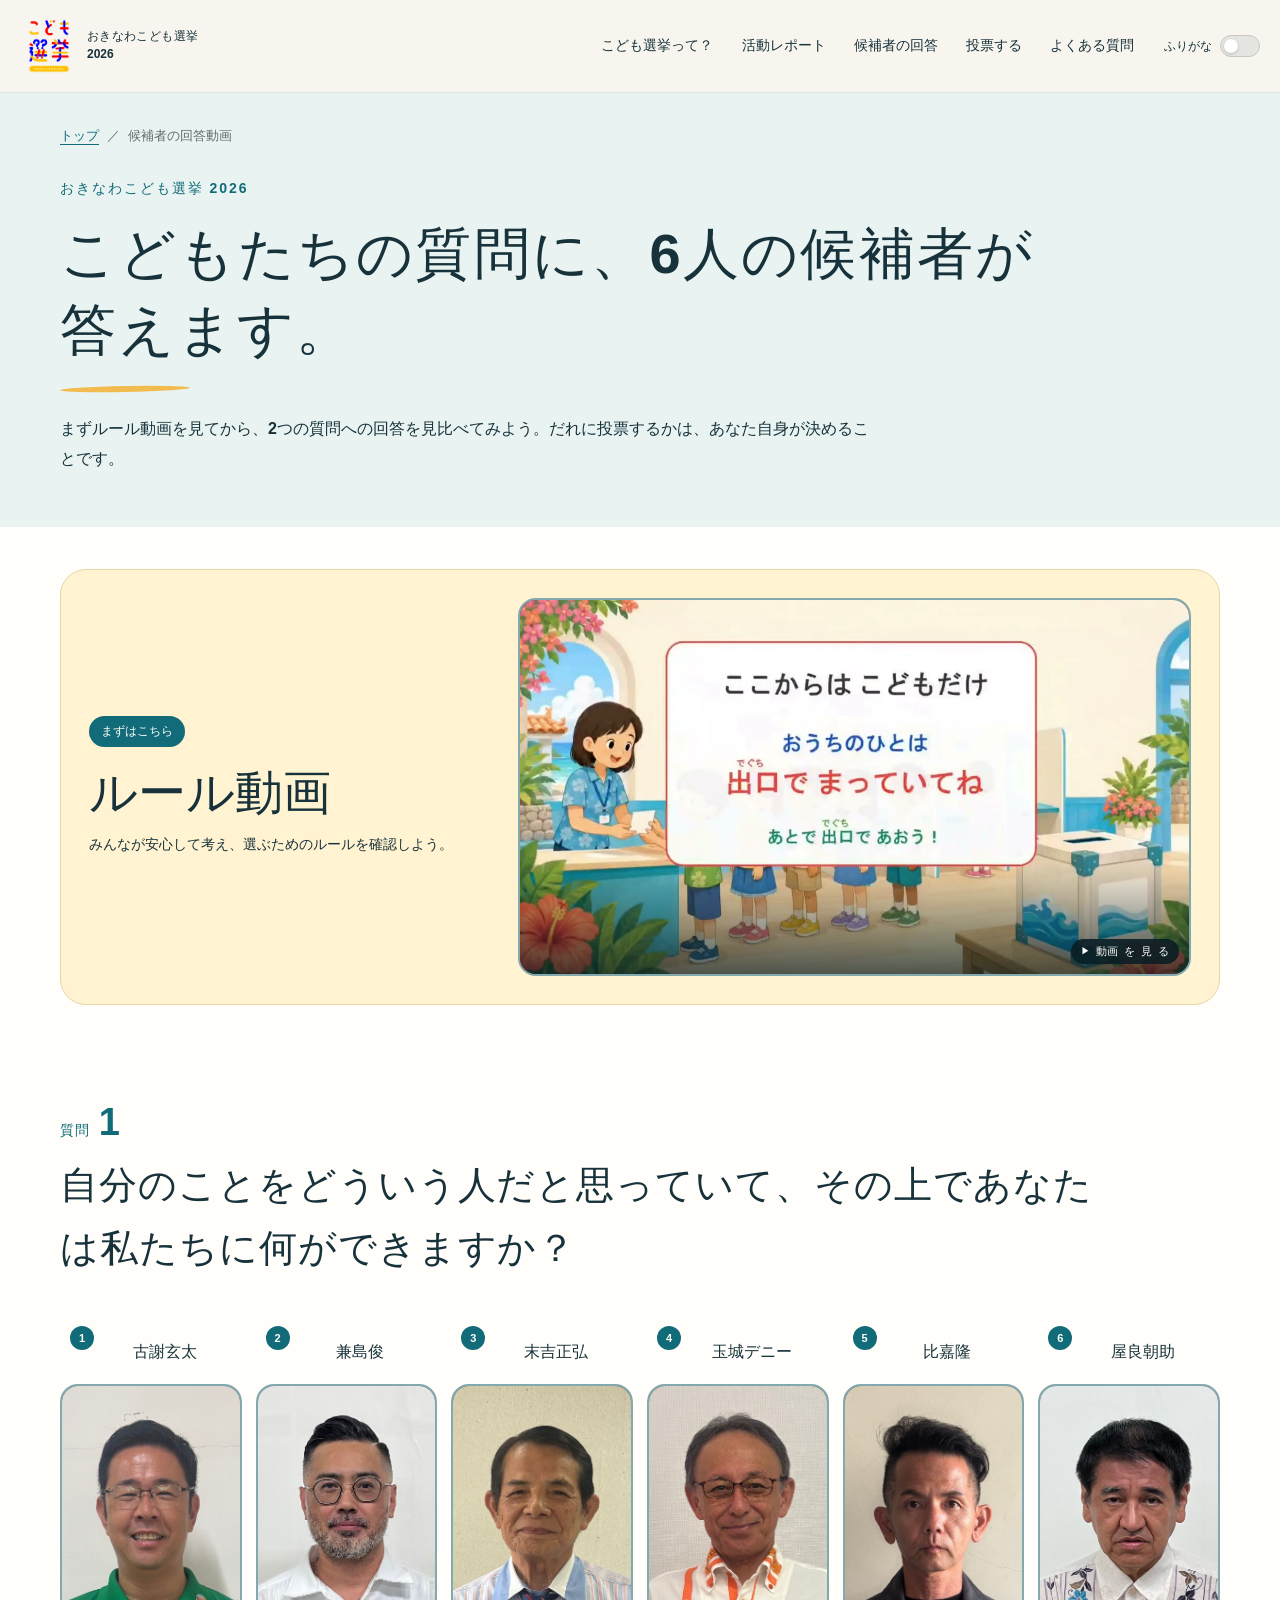
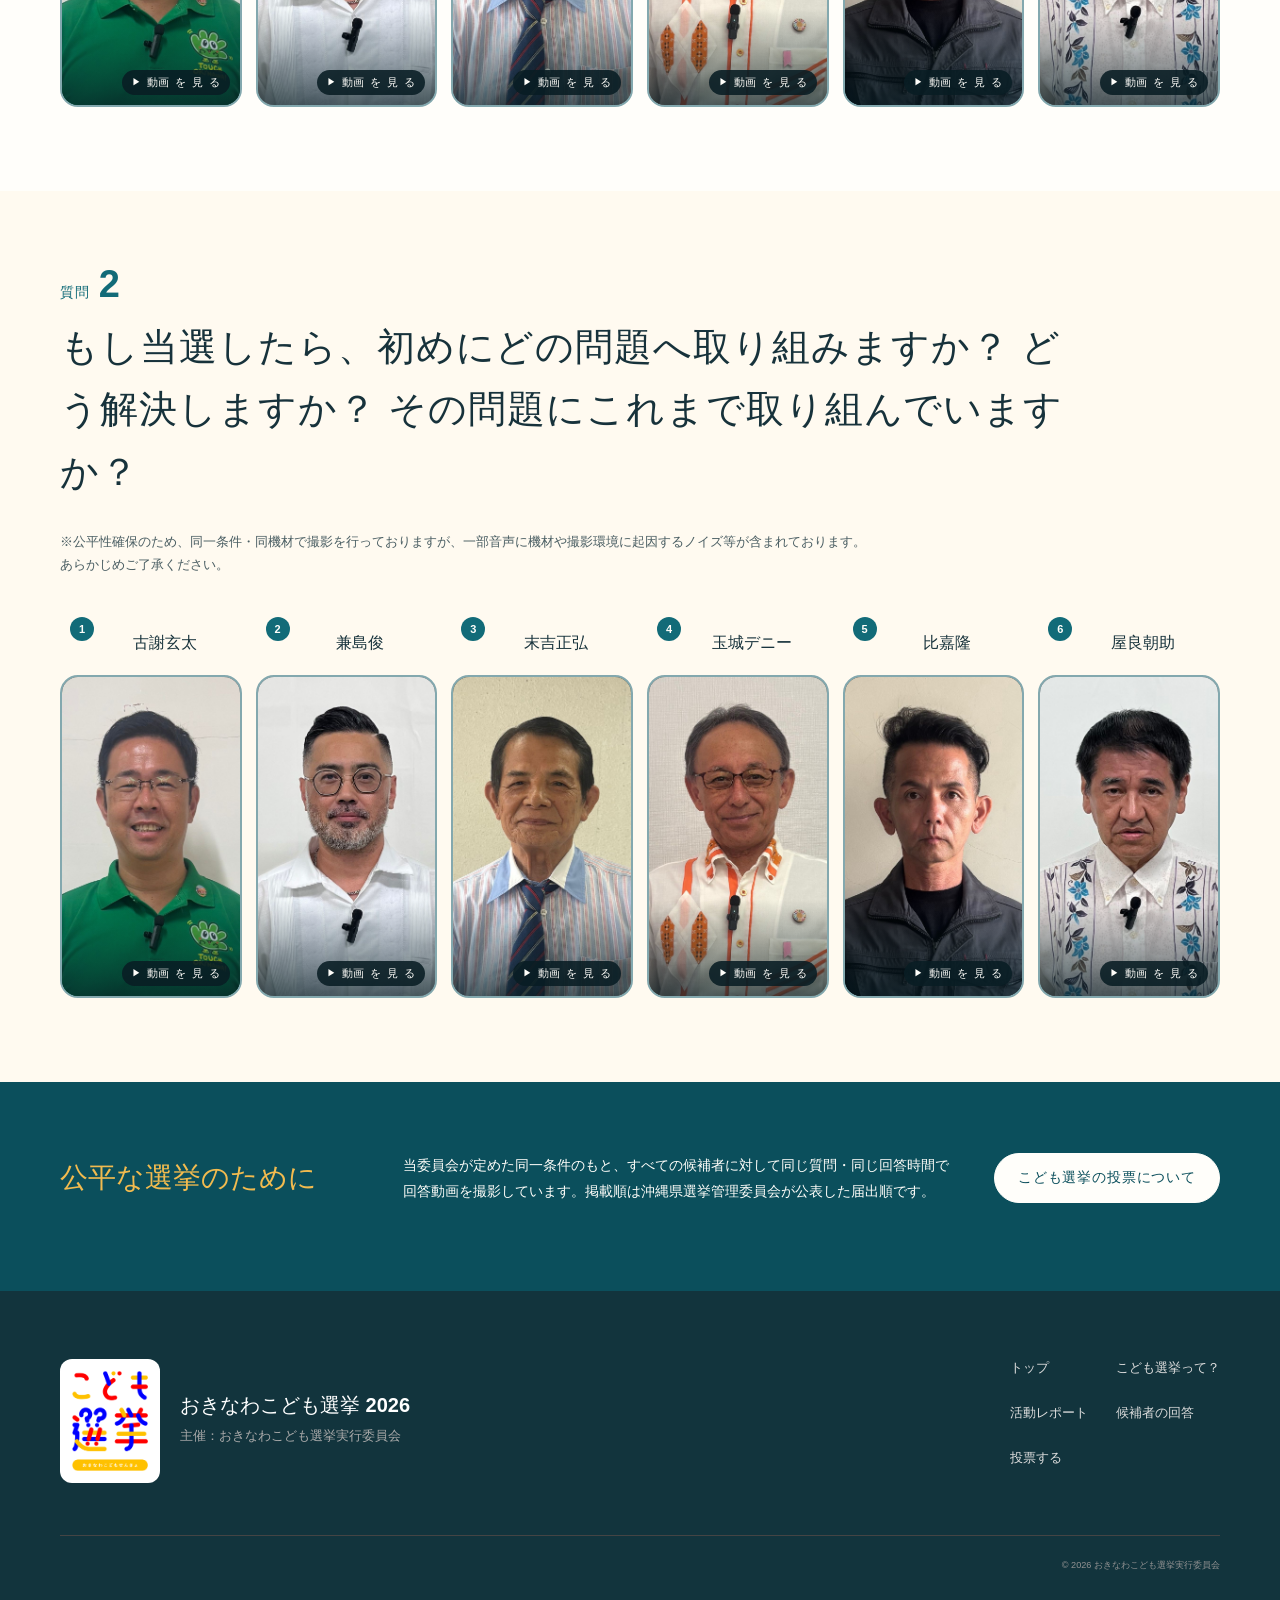
==== commit eefda899: "Update site progress and furigana" ====
--- a/candidates/index.html
+++ b/candidates/index.html
@@ -35,7 +35,7 @@
           ><img
             src="../assets/images/okinawa-kodomo-senkyo-logo.png"
             alt="おきなわこども選挙"
-          /><span><strong>おきなわこども選挙</strong><small>2026</small></span></a
+          /><span><strong>おきなわこども<ruby>選挙<rt>せんきょ</rt></ruby></strong><small>2026</small></span></a
         >
         <nav class="desktop-nav" aria-label="メインナビゲーション">
           <a href="../#about">こども<ruby>選挙<rt>せんきょ</rt></ruby>って？</a
@@ -115,7 +115,7 @@
               aria-label="ルール動画を再生"
             >
               <img src="../assets/images/2026/rules-video-poster.jpg" alt="" loading="lazy" />
-              <span class="candidate-video-play">動画を見る</span>
+              <span class="candidate-video-play"><ruby>動画<rt>どうが</rt></ruby>を<ruby>見<rt>み</rt></ruby>る</span>
             </button>
           </div>
         </div>
@@ -130,12 +130,12 @@
             </h2>
           </header>
           <div class="candidate-answer-grid">
-            <article class="candidate-answer-card"><span class="candidate-order">1</span><h3><ruby>古謝<rt>こじゃ</rt></ruby> <ruby>玄太<rt>げんた</rt></ruby></h3><div class="candidate-video-embed"><button class="candidate-video-poster" type="button" data-youtube-id="8CWRR4Rx0oo" data-video-title="古謝玄太候補 1問目の回答動画" aria-label="古謝玄太候補の1問目の回答動画を再生"><img src="../assets/images/2026/candidate-koja-genta.jpg" alt="" loading="lazy"><span class="candidate-video-play">動画を見る</span></button></div></article>
-            <article class="candidate-answer-card"><span class="candidate-order">2</span><h3><ruby>兼島<rt>かねしま</rt></ruby> <ruby>俊<rt>しゅん</rt></ruby></h3><div class="candidate-video-embed"><button class="candidate-video-poster" type="button" data-youtube-id="Ug4jIEJNPBg" data-video-title="兼島俊候補 1問目の回答動画" aria-label="兼島俊候補の1問目の回答動画を再生"><img src="../assets/images/2026/candidate-kaneshima-shun.jpg" alt="" loading="lazy"><span class="candidate-video-play">動画を見る</span></button></div></article>
-            <article class="candidate-answer-card"><span class="candidate-order">3</span><h3><ruby>末吉<rt>すえよし</rt></ruby> <ruby>正弘<rt>まさひろ</rt></ruby></h3><div class="candidate-video-embed"><button class="candidate-video-poster" type="button" data-youtube-id="glPtlYNOuKQ" data-video-title="末吉正弘候補 1問目の回答動画" aria-label="末吉正弘候補の1問目の回答動画を再生"><img src="../assets/images/2026/candidate-sueyoshi-masahiro.jpg" alt="" loading="lazy"><span class="candidate-video-play">動画を見る</span></button></div></article>
-            <article class="candidate-answer-card"><span class="candidate-order">4</span><h3><ruby>玉城<rt>たまき</rt></ruby> デニー</h3><div class="candidate-video-embed"><button class="candidate-video-poster" type="button" data-youtube-id="xTkWyrlc9_I" data-video-title="玉城デニー候補 1問目の回答動画" aria-label="玉城デニー候補の1問目の回答動画を再生"><img src="../assets/images/2026/candidate-tamaki-denny.jpg" alt="" loading="lazy"><span class="candidate-video-play">動画を見る</span></button></div></article>
-            <article class="candidate-answer-card"><span class="candidate-order">5</span><h3><ruby>比嘉<rt>ひが</rt></ruby> <ruby>隆<rt>たかし</rt></ruby></h3><div class="candidate-video-embed"><button class="candidate-video-poster" type="button" data-youtube-id="-p9UKXaBljE" data-video-title="比嘉隆候補 1問目の回答動画" aria-label="比嘉隆候補の1問目の回答動画を再生"><img src="../assets/images/2026/candidate-higa-takashi.jpg" alt="" loading="lazy"><span class="candidate-video-play">動画を見る</span></button></div></article>
-            <article class="candidate-answer-card"><span class="candidate-order">6</span><h3><ruby>屋良<rt>やら</rt></ruby> <ruby>朝助<rt>ちょうすけ</rt></ruby></h3><div class="candidate-video-embed"><button class="candidate-video-poster" type="button" data-youtube-id="tyAU5gSPb2k" data-video-title="屋良朝助候補 1問目の回答動画" aria-label="屋良朝助候補の1問目の回答動画を再生"><img src="../assets/images/2026/candidate-yara-chosuke.jpg" alt="" loading="lazy"><span class="candidate-video-play">動画を見る</span></button></div></article>
+            <article class="candidate-answer-card"><span class="candidate-order">1</span><h3><ruby>古謝<rt>こじゃ</rt></ruby> <ruby>玄太<rt>げんた</rt></ruby></h3><div class="candidate-video-embed"><button class="candidate-video-poster" type="button" data-youtube-id="8CWRR4Rx0oo" data-video-title="古謝玄太候補 1問目の回答動画" aria-label="古謝玄太候補の1問目の回答動画を再生"><img src="../assets/images/2026/candidate-koja-genta.jpg" alt="" loading="lazy"><span class="candidate-video-play"><ruby>動画<rt>どうが</rt></ruby>を<ruby>見<rt>み</rt></ruby>る</span></button></div></article>
+            <article class="candidate-answer-card"><span class="candidate-order">2</span><h3><ruby>兼島<rt>かねしま</rt></ruby> <ruby>俊<rt>しゅん</rt></ruby></h3><div class="candidate-video-embed"><button class="candidate-video-poster" type="button" data-youtube-id="Ug4jIEJNPBg" data-video-title="兼島俊候補 1問目の回答動画" aria-label="兼島俊候補の1問目の回答動画を再生"><img src="../assets/images/2026/candidate-kaneshima-shun.jpg" alt="" loading="lazy"><span class="candidate-video-play"><ruby>動画<rt>どうが</rt></ruby>を<ruby>見<rt>み</rt></ruby>る</span></button></div></article>
+            <article class="candidate-answer-card"><span class="candidate-order">3</span><h3><ruby>末吉<rt>すえよし</rt></ruby> <ruby>正弘<rt>まさひろ</rt></ruby></h3><div class="candidate-video-embed"><button class="candidate-video-poster" type="button" data-youtube-id="glPtlYNOuKQ" data-video-title="末吉正弘候補 1問目の回答動画" aria-label="末吉正弘候補の1問目の回答動画を再生"><img src="../assets/images/2026/candidate-sueyoshi-masahiro.jpg" alt="" loading="lazy"><span class="candidate-video-play"><ruby>動画<rt>どうが</rt></ruby>を<ruby>見<rt>み</rt></ruby>る</span></button></div></article>
+            <article class="candidate-answer-card"><span class="candidate-order">4</span><h3><ruby>玉城<rt>たまき</rt></ruby> デニー</h3><div class="candidate-video-embed"><button class="candidate-video-poster" type="button" data-youtube-id="xTkWyrlc9_I" data-video-title="玉城デニー候補 1問目の回答動画" aria-label="玉城デニー候補の1問目の回答動画を再生"><img src="../assets/images/2026/candidate-tamaki-denny.jpg" alt="" loading="lazy"><span class="candidate-video-play"><ruby>動画<rt>どうが</rt></ruby>を<ruby>見<rt>み</rt></ruby>る</span></button></div></article>
+            <article class="candidate-answer-card"><span class="candidate-order">5</span><h3><ruby>比嘉<rt>ひが</rt></ruby> <ruby>隆<rt>たかし</rt></ruby></h3><div class="candidate-video-embed"><button class="candidate-video-poster" type="button" data-youtube-id="-p9UKXaBljE" data-video-title="比嘉隆候補 1問目の回答動画" aria-label="比嘉隆候補の1問目の回答動画を再生"><img src="../assets/images/2026/candidate-higa-takashi.jpg" alt="" loading="lazy"><span class="candidate-video-play"><ruby>動画<rt>どうが</rt></ruby>を<ruby>見<rt>み</rt></ruby>る</span></button></div></article>
+            <article class="candidate-answer-card"><span class="candidate-order">6</span><h3><ruby>屋良<rt>やら</rt></ruby> <ruby>朝助<rt>ちょうすけ</rt></ruby></h3><div class="candidate-video-embed"><button class="candidate-video-poster" type="button" data-youtube-id="tyAU5gSPb2k" data-video-title="屋良朝助候補 1問目の回答動画" aria-label="屋良朝助候補の1問目の回答動画を再生"><img src="../assets/images/2026/candidate-yara-chosuke.jpg" alt="" loading="lazy"><span class="candidate-video-play"><ruby>動画<rt>どうが</rt></ruby>を<ruby>見<rt>み</rt></ruby>る</span></button></div></article>
           </div>
         </div>
       </section>
@@ -149,16 +149,16 @@
             </h2>
           </header>
           <p class="recording-notice">
-            ※公平性確保のため、同一条件・同機材で撮影を行っておりますが、一部音声に機材や撮影環境に起因するノイズ等が含まれております。<br />
-            あらかじめご了承ください。
+            ※<ruby>公平性確保<rt>こうへいせいかくほ</rt></ruby>のため、<ruby>同一条件<rt>どういつじょうけん</rt></ruby>・<ruby>同機材<rt>どうきざい</rt></ruby>で<ruby>撮影<rt>さつえい</rt></ruby>を<ruby>行<rt>おこな</rt></ruby>っておりますが、<ruby>一部音声<rt>いちぶおんせい</rt></ruby>に<ruby>機材<rt>きざい</rt></ruby>や<ruby>撮影環境<rt>さつえいかんきょう</rt></ruby>に<ruby>起因<rt>きいん</rt></ruby>するノイズ<ruby>等<rt>など</rt></ruby>が<ruby>含<rt>ふく</rt></ruby>まれております。<br />
+            あらかじめご<ruby>了承<rt>りょうしょう</rt></ruby>ください。
           </p>
           <div class="candidate-answer-grid">
-            <article class="candidate-answer-card"><span class="candidate-order">1</span><h3><ruby>古謝<rt>こじゃ</rt></ruby> <ruby>玄太<rt>げんた</rt></ruby></h3><div class="candidate-video-embed"><button class="candidate-video-poster" type="button" data-youtube-id="rWJZtT5RwNY" data-video-title="古謝玄太候補 2問目の回答動画" aria-label="古謝玄太候補の2問目の回答動画を再生"><img src="../assets/images/2026/candidate-koja-genta.jpg" alt="" loading="lazy"><span class="candidate-video-play">動画を見る</span></button></div></article>
-            <article class="candidate-answer-card"><span class="candidate-order">2</span><h3><ruby>兼島<rt>かねしま</rt></ruby> <ruby>俊<rt>しゅん</rt></ruby></h3><div class="candidate-video-embed"><button class="candidate-video-poster" type="button" data-youtube-id="IRflFMPL2fE" data-video-title="兼島俊候補 2問目の回答動画" aria-label="兼島俊候補の2問目の回答動画を再生"><img src="../assets/images/2026/candidate-kaneshima-shun.jpg" alt="" loading="lazy"><span class="candidate-video-play">動画を見る</span></button></div></article>
-            <article class="candidate-answer-card"><span class="candidate-order">3</span><h3><ruby>末吉<rt>すえよし</rt></ruby> <ruby>正弘<rt>まさひろ</rt></ruby></h3><div class="candidate-video-embed"><button class="candidate-video-poster" type="button" data-youtube-id="8wprd2X7KAM" data-video-title="末吉正弘候補 2問目の回答動画" aria-label="末吉正弘候補の2問目の回答動画を再生"><img src="../assets/images/2026/candidate-sueyoshi-masahiro.jpg" alt="" loading="lazy"><span class="candidate-video-play">動画を見る</span></button></div></article>
-            <article class="candidate-answer-card"><span class="candidate-order">4</span><h3><ruby>玉城<rt>たまき</rt></ruby> デニー</h3><div class="candidate-video-embed"><button class="candidate-video-poster" type="button" data-youtube-id="v3kvq9XHhZA" data-video-title="玉城デニー候補 2問目の回答動画" aria-label="玉城デニー候補の2問目の回答動画を再生"><img src="../assets/images/2026/candidate-tamaki-denny.jpg" alt="" loading="lazy"><span class="candidate-video-play">動画を見る</span></button></div></article>
-            <article class="candidate-answer-card"><span class="candidate-order">5</span><h3><ruby>比嘉<rt>ひが</rt></ruby> <ruby>隆<rt>たかし</rt></ruby></h3><div class="candidate-video-embed"><button class="candidate-video-poster" type="button" data-youtube-id="SYxOfe3db4Y" data-video-title="比嘉隆候補 2問目の回答動画" aria-label="比嘉隆候補の2問目の回答動画を再生"><img src="../assets/images/2026/candidate-higa-takashi.jpg" alt="" loading="lazy"><span class="candidate-video-play">動画を見る</span></button></div></article>
-            <article class="candidate-answer-card"><span class="candidate-order">6</span><h3><ruby>屋良<rt>やら</rt></ruby> <ruby>朝助<rt>ちょうすけ</rt></ruby></h3><div class="candidate-video-embed"><button class="candidate-video-poster" type="button" data-youtube-id="jCBYqV8lupA" data-video-title="屋良朝助候補 2問目の回答動画" aria-label="屋良朝助候補の2問目の回答動画を再生"><img src="../assets/images/2026/candidate-yara-chosuke.jpg" alt="" loading="lazy"><span class="candidate-video-play">動画を見る</span></button></div></article>
+            <article class="candidate-answer-card"><span class="candidate-order">1</span><h3><ruby>古謝<rt>こじゃ</rt></ruby> <ruby>玄太<rt>げんた</rt></ruby></h3><div class="candidate-video-embed"><button class="candidate-video-poster" type="button" data-youtube-id="rWJZtT5RwNY" data-video-title="古謝玄太候補 2問目の回答動画" aria-label="古謝玄太候補の2問目の回答動画を再生"><img src="../assets/images/2026/candidate-koja-genta.jpg" alt="" loading="lazy"><span class="candidate-video-play"><ruby>動画<rt>どうが</rt></ruby>を<ruby>見<rt>み</rt></ruby>る</span></button></div></article>
+            <article class="candidate-answer-card"><span class="candidate-order">2</span><h3><ruby>兼島<rt>かねしま</rt></ruby> <ruby>俊<rt>しゅん</rt></ruby></h3><div class="candidate-video-embed"><button class="candidate-video-poster" type="button" data-youtube-id="IRflFMPL2fE" data-video-title="兼島俊候補 2問目の回答動画" aria-label="兼島俊候補の2問目の回答動画を再生"><img src="../assets/images/2026/candidate-kaneshima-shun.jpg" alt="" loading="lazy"><span class="candidate-video-play"><ruby>動画<rt>どうが</rt></ruby>を<ruby>見<rt>み</rt></ruby>る</span></button></div></article>
+            <article class="candidate-answer-card"><span class="candidate-order">3</span><h3><ruby>末吉<rt>すえよし</rt></ruby> <ruby>正弘<rt>まさひろ</rt></ruby></h3><div class="candidate-video-embed"><button class="candidate-video-poster" type="button" data-youtube-id="8wprd2X7KAM" data-video-title="末吉正弘候補 2問目の回答動画" aria-label="末吉正弘候補の2問目の回答動画を再生"><img src="../assets/images/2026/candidate-sueyoshi-masahiro.jpg" alt="" loading="lazy"><span class="candidate-video-play"><ruby>動画<rt>どうが</rt></ruby>を<ruby>見<rt>み</rt></ruby>る</span></button></div></article>
+            <article class="candidate-answer-card"><span class="candidate-order">4</span><h3><ruby>玉城<rt>たまき</rt></ruby> デニー</h3><div class="candidate-video-embed"><button class="candidate-video-poster" type="button" data-youtube-id="v3kvq9XHhZA" data-video-title="玉城デニー候補 2問目の回答動画" aria-label="玉城デニー候補の2問目の回答動画を再生"><img src="../assets/images/2026/candidate-tamaki-denny.jpg" alt="" loading="lazy"><span class="candidate-video-play"><ruby>動画<rt>どうが</rt></ruby>を<ruby>見<rt>み</rt></ruby>る</span></button></div></article>
+            <article class="candidate-answer-card"><span class="candidate-order">5</span><h3><ruby>比嘉<rt>ひが</rt></ruby> <ruby>隆<rt>たかし</rt></ruby></h3><div class="candidate-video-embed"><button class="candidate-video-poster" type="button" data-youtube-id="SYxOfe3db4Y" data-video-title="比嘉隆候補 2問目の回答動画" aria-label="比嘉隆候補の2問目の回答動画を再生"><img src="../assets/images/2026/candidate-higa-takashi.jpg" alt="" loading="lazy"><span class="candidate-video-play"><ruby>動画<rt>どうが</rt></ruby>を<ruby>見<rt>み</rt></ruby>る</span></button></div></article>
+            <article class="candidate-answer-card"><span class="candidate-order">6</span><h3><ruby>屋良<rt>やら</rt></ruby> <ruby>朝助<rt>ちょうすけ</rt></ruby></h3><div class="candidate-video-embed"><button class="candidate-video-poster" type="button" data-youtube-id="jCBYqV8lupA" data-video-title="屋良朝助候補 2問目の回答動画" aria-label="屋良朝助候補の2問目の回答動画を再生"><img src="../assets/images/2026/candidate-yara-chosuke.jpg" alt="" loading="lazy"><span class="candidate-video-play"><ruby>動画<rt>どうが</rt></ruby>を<ruby>見<rt>み</rt></ruby>る</span></button></div></article>
           </div>
         </div>
       </section>
@@ -167,7 +167,7 @@
         <div class="content-width answers-policy__inner">
           <h2><ruby>公平<rt>こうへい</rt></ruby>な<ruby>選挙<rt>せんきょ</rt></ruby>のために</h2>
           <p>
-            当委員会が<ruby>定<rt>さだ</rt></ruby>めた<ruby>同一条件<rt>どういつじょうけん</rt></ruby>のもと、すべての<ruby>候補者<rt>こうほしゃ</rt></ruby>に<ruby>対<rt>たい</rt></ruby>して<ruby>同<rt>おな</rt></ruby>じ<ruby>質問<rt>しつもん</rt></ruby>・<ruby>同<rt>おな</rt></ruby>じ<ruby>回答時間<rt>かいとうじかん</rt></ruby>で<ruby>回答動画<rt>かいとうどうが</rt></ruby>を<ruby>撮影<rt>さつえい</rt></ruby>しています。<ruby>掲載順<rt>けいさいじゅん</rt></ruby>は<ruby>沖縄県選挙管理委員会<rt>おきなわけんせんきょかんりいいんかい</rt></ruby>が<ruby>公表<rt>こうひょう</rt></ruby>した<ruby>届出順<rt>とどけでじゅん</rt></ruby>です。
+            <ruby>当委員会<rt>とういいんかい</rt></ruby>が<ruby>定<rt>さだ</rt></ruby>めた<ruby>同一条件<rt>どういつじょうけん</rt></ruby>のもと、すべての<ruby>候補者<rt>こうほしゃ</rt></ruby>に<ruby>対<rt>たい</rt></ruby>して<ruby>同<rt>おな</rt></ruby>じ<ruby>質問<rt>しつもん</rt></ruby>・<ruby>同<rt>おな</rt></ruby>じ<ruby>回答時間<rt>かいとうじかん</rt></ruby>で<ruby>回答動画<rt>かいとうどうが</rt></ruby>を<ruby>撮影<rt>さつえい</rt></ruby>しています。<ruby>掲載順<rt>けいさいじゅん</rt></ruby>は<ruby>沖縄県選挙管理委員会<rt>おきなわけんせんきょかんりいいんかい</rt></ruby>が<ruby>公表<rt>こうひょう</rt></ruby>した<ruby>届出順<rt>とどけでじゅん</rt></ruby>です。
           </p>
           <a class="button button--outline" href="../#vote">こども<ruby>選挙<rt>せんきょ</rt></ruby>の<ruby>投票<rt>とうひょう</rt></ruby>について</a>
         </div>
--- a/assets/css/styles.css
+++ b/assets/css/styles.css
@@ -962,7 +962,7 @@
   z-index: 0;
   top: 58px;
   left: 10%;
-  width: 20%;
+  width: 60%;
   border-top: 3px solid var(--blue);
 }
 .progress-item {
@@ -2646,7 +2646,7 @@
     left: 61px;
     right: auto;
     width: auto;
-    height: 74px;
+    height: 234px;
     border-top: 0;
     border-left: 3px solid var(--blue);
   }
